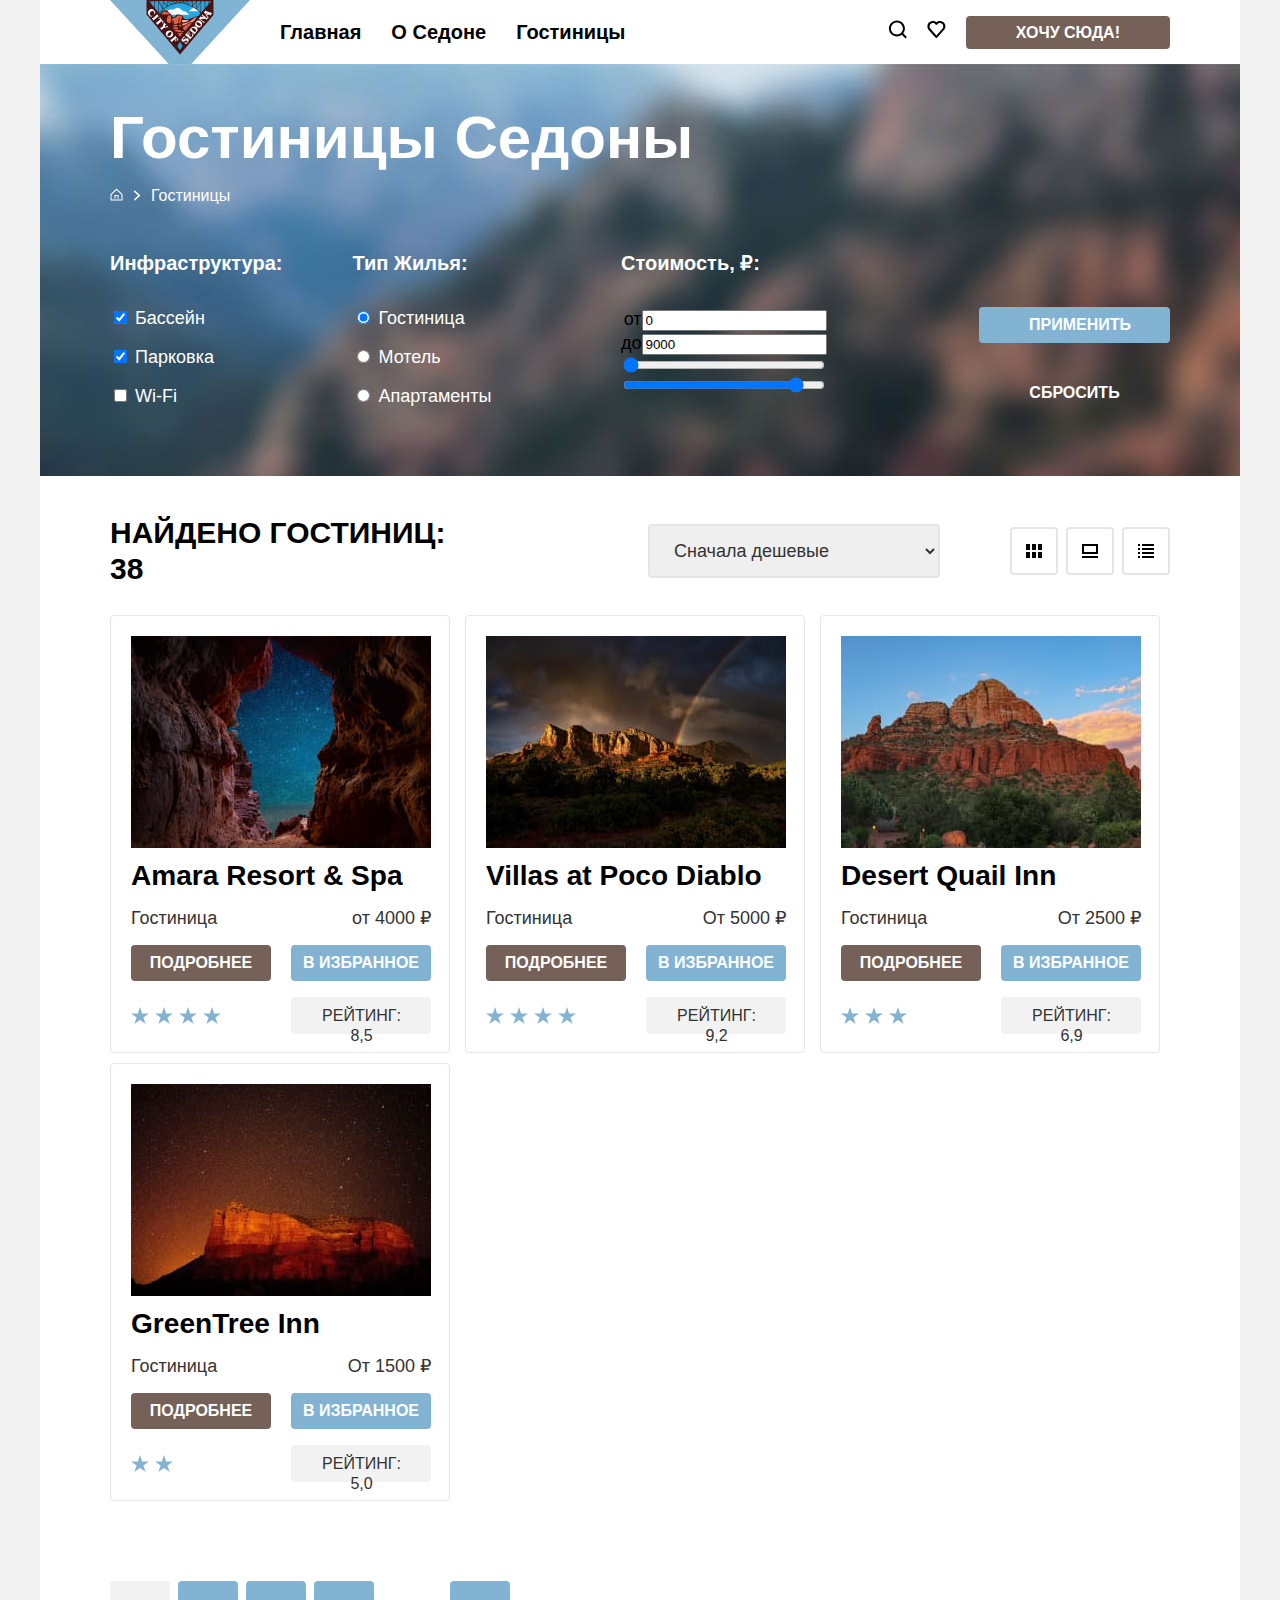
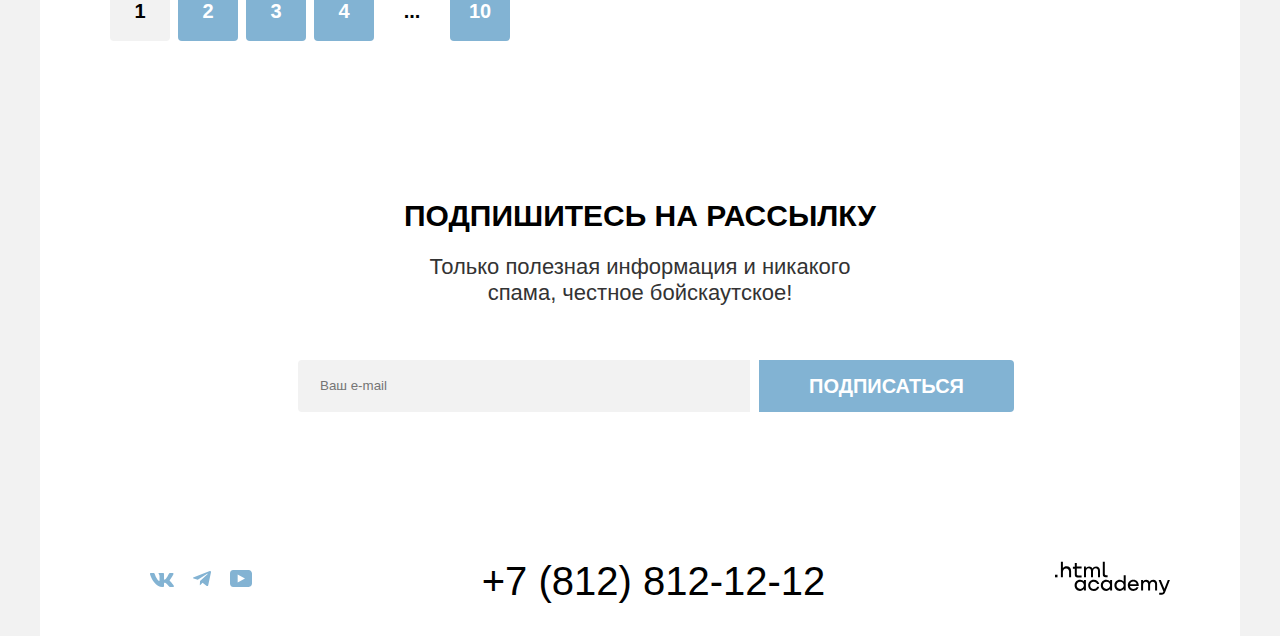
==== catalogue.html @ 1ab8f523 "Декоративные элементы всех страниц" ====
<!DOCTYPE html>
<html lang="ru">

  <head>
    <meta charset="utf-8">
    <title>HTML Academy: Седона</title>
    <link rel="stylesheet" href="styles/styles.css">
  </head>

  <body>
    <div class="container">
      <header class="page-header">
        <nav class="navigation">
          <a class="navigation-logo" href="index.html">
            <img class="page-header-logo" alt="Логотип Седона" src="images/common/logo.svg" width="140" height="70">
          </a>
          <ul class="navigation-list">
            <li class="navigation-item">
              <a class="navigation-link" href="index.html">Главная</a>
            </li>
            <li class="navigation-item">
              <a class="navigation-link" href="about.html">О седоне</a>
            </li>
            <li class="navigation-item">
              <a class="navigation-link">Гостиницы</a>
            </li>
          </ul>
        </nav>

        <ul class="navigation-user">
          <li class="navigation-item">
            <a class="navigation-link-search" href="#">
              <span class="visually-hidden">Поиск
              </span>
              <svg width="19" height="19" viewBox="0 0 19 19" fill="none" xmlns="http://www.w3.org/2000/svg">
                <path
                  d="M18.8928 17.0083L15.1928 13.3287C16.1928 12.0359 16.8928 10.3453 16.8928 8.4558C16.8928 4.08011 13.2928 0.5 8.89282 0.5C4.49282 0.5 0.892822 4.17956 0.892822 8.55525C0.892822 12.9309 4.49282 16.511 8.89282 16.511C10.6928 16.511 12.3928 15.9144 13.7928 14.8204L17.4928 18.5L18.8928 17.0083ZM8.89282 14.5221C5.59282 14.5221 2.89282 11.837 2.89282 8.55525C2.89282 5.27348 5.59282 2.5884 8.89282 2.5884C12.1928 2.5884 14.8928 5.27348 14.8928 8.55525C14.8928 11.837 12.1928 14.5221 8.89282 14.5221Z"
                  fill="black" />
              </svg>
            </a>
          </li>
          <li class="navigation-item">
            <a class="navigation-link-likes" href="#">
              <span class="visually-hidden">Избранное
              </span>
              <svg width="19" height="17" viewBox="0 0 19 17" fill="none" xmlns="http://www.w3.org/2000/svg">
                <path
                  d="M9.29282 17C8.99282 17 8.69282 16.9 8.49282 16.6C3.09282 10.5 1.79282 9.1 1.49282 8.7C0.792822 7.8 0.392822 6.6 0.392822 5.4C0.392822 2.4 2.79282 0 5.89282 0C7.19282 0 8.39282 0.5 9.39282 1.3C10.3928 0.5 11.6928 0 12.8928 0C15.8928 0 18.3928 2.4 18.3928 5.4C18.3928 6.7 17.8928 7.9 17.0928 8.8L10.0928 16.7C9.89282 16.9 9.69282 17 9.29282 17ZM3.29282 7.5C3.59282 7.9 6.79282 11.5 9.39282 14.4L15.5928 7.4C16.0928 6.9 16.2928 6.2 16.2928 5.4C16.2928 3.6 14.7928 2.1 12.9928 2.1C11.9928 2.1 10.9928 2.6 10.2928 3.4C9.99282 3.7 9.69282 3.8 9.39282 3.8C9.09282 3.8 8.79282 3.6 8.59282 3.4C7.89282 2.6 6.89282 2.1 5.89282 2.1C4.09282 2.1 2.59282 3.6 2.59282 5.4C2.49282 6.3 2.89282 7 3.29282 7.5C3.19282 7.5 3.19282 7.5 3.29282 7.5Z"
                  fill="black" />
              </svg>
            </a>
          </li>
          <li class="navigation-item">
            <a class="button-brown-small navigation-link i-want" href="#">Хочу сюда!</a>
          </li>
        </ul>
      </header>

      <main class="main-container main-inner">

        <h1 class="visually-hidden">Каталог гостиниц</h1>

        <section class="filter-content">

          <div>
            <h2 class="filter-title">Гостиницы Седоны</h2>
            <ul class="breadcrumbs">
              <li class="breadcrumbs-item">
                <a class="breadcrumbs-link-main" href="index.html">
                  <svg class="breadcrumbs-icon" width="13" height="13" viewBox="0 0 13 13" fill="none"
                    xmlns="http://www.w3.org/2000/svg">
                    <path
                      d="M6.5 0.5L0.5 6.30006V12.5001H12.5V6.30006L6.5 0.5ZM11.5 11.5001H1.5V6.70005L6.5 1.9L11.5 6.70005V11.5001Z"
                      fill="white" />
                    <path d="M4.5 10.5001H5.5V8.00005H7.5V10.5001H8.5V7.00005H4.5V10.5001Z" fill="white" />
                  </svg>
                  <span class="visually-hidden">Главная</span>
                </a>
              </li>
              <li>
                <svg width="8" height="21" viewBox="0 0 8 21" fill="none" xmlns="http://www.w3.org/2000/svg">
                  <path
                    d="M6.91526 9.96875L2.16526 5.71875C1.91526 5.46875 1.41526 5.46875 1.04026 5.71875C0.665263 5.96875 0.790263 6.46875 1.04026 6.71875L5.16526 10.4688L1.16526 14.2188C0.915263 14.4688 0.915263 14.9688 1.16526 15.2188C1.16526 15.3438 1.54026 15.4688 1.66526 15.4688C1.79026 15.4688 2.04026 15.3438 2.16526 15.2188L6.91526 10.9688C7.29026 10.7188 7.29026 10.2188 6.91526 9.96875Z"
                    fill="white" />
                </svg>
              </li>
              <li class="breadcrumbs-item">
                <a class="breadcrumbs-link-hotels" href="catalogue.html">Гостиницы</a>
              </li>
            </ul>

            <form class="filters" action="#" method="get">

              <div class="filters-right">
                <fieldset class="catalog-filter-group infra">
                  <legend class="catalog-filter-title">Инфраструктура:</legend>
                  <div class="catalog-filter-option">
                    <input type="checkbox" id="pool" name="pool" checked>
                    <label for="pool">Бассейн</label>
                  </div>
                  <div class="catalog-filter-option">
                    <input type="checkbox" id="park" name="park" checked>
                    <label for="park">Парковка</label>
                  </div>
                  <div class="catalog-filter-option">
                    <input type="checkbox" id="wifi" name="wifi">
                    <label for="wifi">Wi-Fi</label>
                  </div>
                </fieldset>

                <fieldset class="catalog-filter-group appartments">
                  <legend class="catalog-filter-title">Тип жилья:</legend>
                  <div class="catalog-filter-option">
                    <input type="radio" id="hotel" name="apartment" value="hotel" checked>
                    <label for="hotel">Гостиница</label>
                  </div>
                  <div class="catalog-filter-option">
                    <input type="radio" id="motel" name="apartment" value="motel">
                    <label for="motel">Мотель</label>
                  </div>
                  <div class="catalog-filter-option">
                    <input type="radio" id="apartments" name="apartment" value="apartments">
                    <label for="apartments">Апартаменты</label>
                  </div>
                </fieldset>
              </div>

              <fieldset class="price-filter-group">
                <legend class="price">Стоимость, ₽:</legend>
                <div class="range-slider">
                  <label class="price-from-to">от<input type="text" value="0"></label>
                  <label class="price-from-to">до<input type="text" value="9000"></label>
                  <input id="fromSlider" type="range" value="0" min="0" max="9000">
                  <input id="toSlider" type="range" value="8000" min="0" max="9000">
                </div>
                <div class="filter-buttons">
                  <button class="button-blue-small" type="submit">Применить</button>
                  <button class="button-basic-small" type="reset">Сбросить</button>
                </div>
              </fieldset>

            </form>

          </div>

        </section>

        <section class="catalog-products">

          <div class="catalog-result">
            <h2 class="visually-hidden">Список гостиниц с фильтрами</h2>
            <p>Найдено гостиниц: 38</p>


            <select class="select-control" aria-label="Сортировка">

              <option value="cheap">Сначала дешевые
              </option>
              <option value="popular">Сначала популярные
              </option>
              <option value="expensive">Сначала дорогие
              </option>

            </select>

            <ul class="view">
              <li class="view-icon">
                <a class="view-cards" href="#">
                  <span class="visually-hidden">Показать карточки
                  </span>
                  <svg width="16" height="14" viewBox="0 0 16 14" fill="none" xmlns="http://www.w3.org/2000/svg">
                    <path d="M4 0H0V6H4V0Z" fill="black" />
                    <path d="M16 0H12V6H16V0Z" fill="black" />
                    <path d="M10 0H6V6H10V0Z" fill="black" />
                    <path d="M4 8H0V14H4V8Z" fill="black" />
                    <path d="M16 8H12V14H16V8Z" fill="black" />
                    <path d="M10 8H6V14H10V8Z" fill="black" />
                  </svg>
                </a>
              </li>
              <li class="view-icon">
                <a class="view-slideshow" href="#">
                  <span class="visually-hidden">Показать слайд-шоу
                  </span>
                  <svg width="16" height="14" viewBox="0 0 16 14" fill="none" xmlns="http://www.w3.org/2000/svg">
                    <g clip-path="url(#clip0_33548_952)">
                      <path d="M16 12H0V14H16V12Z" fill="black" />
                      <path d="M14 2V8H2V2H14ZM16 0H0V10H16V0Z" fill="black" />
                    </g>
                    <defs>
                      <clipPath id="clip0_33548_952">
                        <rect width="16" height="14" fill="white" />
                      </clipPath>
                    </defs>
                  </svg>
                </a>
              </li>
              <li class="view-icon">
                <a class="view-list" href="#">
                  <span class="visually-hidden">Показать список
                  </span>
                  <svg width="16" height="14" viewBox="0 0 16 14" fill="none" xmlns="http://www.w3.org/2000/svg">
                    <g clip-path="url(#clip0_33548_953)">
                      <path d="M2 0H0V2H2V0Z" fill="black" />
                      <path d="M16 0H4V2H16V0Z" fill="black" />
                      <path d="M2 4H0V6H2V4Z" fill="black" />
                      <path d="M16 4H4V6H16V4Z" fill="black" />
                      <path d="M2 8H0V10H2V8Z" fill="black" />
                      <path d="M16 8H4V10H16V8Z" fill="black" />
                      <path d="M2 12H0V14H2V12Z" fill="black" />
                      <path d="M16 12H4V14H16V12Z" fill="black" />
                    </g>
                    <defs>
                      <clipPath id="clip0_33548_953">
                        <rect width="16" height="14" fill="white" />
                      </clipPath>
                    </defs>
                  </svg>
                </a>
              </li>
            </ul>
          </div>

          <ul class="product-list">

            <li class="product-card">
              <a class="product-card-link" href="product.html">
                <img class="product-card-image" src="images/catalogue/hotels/hotel-1.jpg" alt="Amara Resort & Spa"
                  width="300" height="212">
                <h3 class="product-card-title">Amara Resort & Spa</h3>
              </a>
              <div class="product-card-price">
                <p>Гостиница</p>
                <p>от 4000 ₽</p>
              </div>
              <a class="button-brown-small" href="#">подробнее</a>
              <button class="button-blue-small" type="submit">в избранное</button>
              <span class="star">
                <img src="images/catalogue/hotels/stars.svg" alt="4 star rating" width="140" height="37">
              </span>
              <a class="rating-button" href="#">рейтинг: 8,5</a>
            </li>

            <li class="product-card">
              <a class="product-card-link" href="product.html">
                <img class="product-card-image" src="images/catalogue/hotels/hotel-2.jpg" alt="Villas at Poco Diablo"
                  width="300" height="212">
                <h3 class="product-card-title">Villas at Poco Diablo</h3>
              </a>
              <div class="product-card-price">
                <p>Гостиница</p>
                <p>От 5000 ₽</p>
              </div>
              <a class="button-brown-small" href="#">подробнее</a>
              <button class="button-blue-small" type="submit">в избранное</button>
              <span class="star">
                <img src="images/catalogue/hotels/stars-2.svg" alt="4 star rating" width="140" height="37">
              </span>
              <a class="rating-button" href="#">рейтинг: 9,2</a>
            </li>

            <li class="product-card">
              <a class="product-card-link" href="product.html">
                <img class="product-card-image" src="images/catalogue/hotels/hotel-3.jpg" alt="Desert Quail Inn"
                  width="300" height="212">
                <h3 class="product-card-title">Desert Quail Inn</h3>
              </a>
              <div class="product-card-price">
                <p>Гостиница</p>
                <p>От 2500 ₽</p>
              </div>
              <a class="button-brown-small" href="#">подробнее</a>
              <button class="button-blue-small" type="submit">в избранное</button>
              <span class="star">
                <img src="images/catalogue/hotels/stars-3.svg" alt="3 star rating" width="140" height="37">
              </span>
              <a class="rating-button" href="#">рейтинг: 6,9</a>
            </li>

            <li class="product-card">
              <a class="product-card-link" href="product.html">
                <img class="product-card-image" src="images/catalogue/hotels/hotel-4.jpg" alt="GreenTree Inn"
                  width="300" height="212">
                <h3 class="product-card-title">GreenTree Inn</h3>
              </a>
              <div class="product-card-price">
                <p>Гостиница</p>
                <p>От 1500 ₽</p>
              </div>
              <a class="button-brown-small" href="#">подробнее</a>
              <button class="button-blue-small" type="button">в избранное</button>
              <span class="star">
                <img src="images/catalogue/hotels/stars-4.svg" alt="2 star rating" width="140" height="37">
              </span>
              <a class="rating-button" href="#">рейтинг: 5,0</a>
            </li>

          </ul>

          <ul class="pagination">
            <li class="pagination-item pagination-current">
              <a class="pagination-link pagination-current-font">1</a>
            </li>
            <li class="pagination-item">
              <a class="pagination-link" href="#">2</a>
            </li>
            <li class="pagination-item">
              <a class="pagination-link" href="#">3</a>
            </li>
            <li class="pagination-item">
              <a class="pagination-link" href="#">4</a>
            </li>
            <li class="pagination-item trans-background-dots">
              <a class="pagination-link pagination-dots" href="#">...</a>
            </li>
            <li class="pagination-item">
              <a class="pagination-link" href="#">10</a>
            </li>
          </ul>

        </section>

        <section class="subscribe-inner">
          <div class="subscribe-content">
            <h2 class="subscribe-title-inner">Подпишитесь на рассылку</h2>
            <p class="subscribe-description-inner">Только полезная информация и никакого спама, честное бойскаутское!
            </p>
          </div>
          <form class="subscribe-email" action="#" method="get">
            <input class="subscribe-input" type="text" name="input-email" placeholder="Ваш e-mail">
            <button class="button-blue-big" type="submit">Подписаться</button>
          </form>
        </section>

      </main>

      <footer class="page-footer">
        <div class="footer-container">
          <section class="footer-social">
            <h3 class="visually-hidden">Социальные сети</h3>
            <ul class="footer-social-list">
              <li class="footer-social-item">
                <a class="footer-link" href="https://vk.com/htmlacademy">
                  <span class="visually-hidden">VK
                  </span>
                  <svg class="footer-icon" width="24" height="14" viewBox="0 0 24 14" fill="none"
                    xmlns="http://www.w3.org/2000/svg">
                    <path fill-rule="evenodd" clip-rule="evenodd"
                      d="M23.45 0.948C23.616 0.402 23.45 0 22.655 0H20.03C19.362 0 19.054 0.347 18.887 0.73C18.887 0.73 17.552 3.926 15.661 6.002C15.049 6.604 14.771 6.795 14.437 6.795C14.27 6.795 14.019 6.604 14.019 6.057V0.948C14.019 0.292 13.835 0 13.279 0H9.151C8.734 0 8.483 0.304 8.483 0.593C8.483 1.214 9.429 1.358 9.526 3.106V6.904C9.526 7.737 9.373 7.888 9.039 7.888C8.149 7.888 5.984 4.677 4.699 1.003C4.45 0.288 4.198 0 3.527 0H0.9C0.15 0 0 0.347 0 0.73C0 1.412 0.89 4.8 4.145 9.281C6.315 12.341 9.37 14 12.153 14C13.822 14 14.028 13.632 14.028 12.997V10.684C14.028 9.947 14.186 9.8 14.715 9.8C15.105 9.8 15.772 9.992 17.33 11.467C19.11 13.216 19.403 14 20.405 14H23.03C23.78 14 24.156 13.632 23.94 12.904C23.702 12.18 22.852 11.129 21.725 9.882C21.113 9.172 20.195 8.407 19.916 8.024C19.527 7.533 19.638 7.314 19.916 6.877C19.916 6.877 23.116 2.451 23.449 0.948H23.45Z"
                      fill="#83B3D3" />
                  </svg>
                </a>
              </li>
              <li class="footer-social-item">
                <a class="footer-link" href="https://t.me/htmlacademy">
                  <span class="visually-hidden">Telegram
                  </span>
                  <svg class="footer-icon" width="18" height="16" viewBox="0 0 18 16" fill="none"
                    xmlns="http://www.w3.org/2000/svg">
                    <path
                      d="M16.785 0.0992597L0.840489 6.24776C-0.247661 6.68481 -0.241365 7.29184 0.640845 7.56253L4.73445 8.83953L14.2058 2.8637C14.6537 2.59121 15.0629 2.7378 14.7265 3.03636L7.05283 9.96185H7.05103L7.05283 9.96275L6.77045 14.1823C7.18413 14.1823 7.36669 13.9925 7.59871 13.7686L9.58705 11.8351L13.7229 14.89C14.4855 15.31 15.0332 15.0941 15.2229 14.1841L17.9379 1.38885C18.2158 0.274623 17.5126 -0.229883 16.785 0.0992597Z"
                      fill="#83B3D3" />
                  </svg>
                </a>
              </li>
              <li class="footer-social-item">
                <a class="footer-link" href="https://www.youtube.com/user/htmlacademyru">
                  <span class="visually-hidden">YouTube
                  </span>
                  <svg class="footer-icon" width="22" height="17" viewBox="0 0 22 17" fill="none"
                    xmlns="http://www.w3.org/2000/svg">
                    <path
                      d="M18.607 0H3.17413C1.31343 0 0 1.59375 0 3.4V13.4937C0 15.4062 1.31343 17 3.17413 17H18.8259C20.4677 17 22 15.4062 22 13.6V3.4C21.7811 1.59375 20.4677 0 18.607 0ZM7.66169 12.5375V4.4625L14.995 8.5L7.66169 12.5375Z"
                      fill="#83B3D3" />
                  </svg>
                </a>
              </li>
            </ul>
          </section>
          <a class="footer-social-address-phone" href="tel:+78128121212">+7 (812) 812-12-12</a>
          <a href="https://htmlacademy.ru/">
            <svg class="footer-logo" width="115" height="34" viewBox="0 0 115 34" fill="none"
              xmlns="http://www.w3.org/2000/svg">
              <path d="M0 13.7232V16.3232H2.5V13.7232H0Z" fill="black" />
              <path
                d="M11.6 5.32324C10 5.32324 8.8 6.02324 8 7.02324H7.9V0.823242H5.9V16.3232H7.9V11.0232C7.9 8.92324 9.2 7.42324 11.2 7.42324C13 7.42324 14.1 8.82324 14.1 10.6232V16.3232H16.1V10.2232C16.2 7.22324 14.3 5.32324 11.6 5.32324Z"
                fill="black" />
              <path
                d="M26.6 5.62324H21.8V1.92324H19.8V5.72324H17.9V7.72324H19.8V13.7232C19.8 15.4232 20.8 16.4232 22.5 16.4232H26.6V14.4232H22.9C22.2 14.4232 21.8 14.0232 21.8 13.3232V7.62324H26.6V5.62324Z"
                fill="black" />
              <path
                d="M41.1 5.42324C39.5 5.42324 38.2 6.22324 37.6 7.52324H37.5C36.9 6.32324 35.7 5.42324 34.1 5.42324C32.7 5.42324 31.6 6.22324 31 7.22324H30.9V5.62324H29V16.2232H31V10.8232C31 8.82324 32 7.32324 33.6 7.32324C35.1 7.32324 36 8.32324 36 9.92324V16.2232H38V10.6232C38 8.22324 39.4 7.32324 40.6 7.32324C42.1 7.32324 43 8.32324 43 9.92324V16.2232H45V9.72324C45.1 7.22324 43.6 5.42324 41.1 5.42324Z"
                fill="black" />
              <path
                d="M47.8 13.5232C47.8 15.2232 48.8 16.2232 50.6 16.2232H52.6V14.2232H50.9C50.2 14.2232 49.8 13.8232 49.8 13.1232V0.823242H47.8V13.5232Z"
                fill="black" />
              <path
                d="M28.9 20.5232C28 19.4232 26.7 18.7232 25 18.7232C21.9 18.7232 19.6 21.0232 19.6 24.3232C19.6 27.6232 21.9 29.9232 25 29.9232C26.8 29.9232 28 29.1232 28.8 28.0232H28.9V29.6232H30.9V19.0232H28.9V20.5232ZM25.3 27.9232C23.1 27.9232 21.7 26.3232 21.7 24.3232C21.7 22.3232 23.1 20.7232 25.3 20.7232C27.5 20.7232 28.9 22.3232 28.9 24.3232C28.9 26.2232 27.5 27.9232 25.3 27.9232Z"
                fill="black" />
              <path
                d="M44.2 22.8232C43.7 20.4232 41.6 18.7232 38.8 18.7232C35.4 18.7232 33.2 21.2232 33.2 24.3232C33.2 27.4232 35.4 29.9232 38.8 29.9232C41.6 29.9232 43.7 28.1232 44.2 25.7232H42.1C41.7 27.0232 40.4 28.0232 38.8 28.0232C36.6 28.0232 35.2 26.4232 35.2 24.4232C35.2 22.4232 36.6 20.8232 38.8 20.8232C40.4 20.8232 41.6 21.8232 42.1 23.0232H44.2V22.8232Z"
                fill="black" />
              <path
                d="M55.1 20.5232C54.2 19.4232 52.9 18.7232 51.2 18.7232C48.1 18.7232 45.8 21.0232 45.8 24.3232C45.8 27.6232 48.1 29.9232 51.2 29.9232C53 29.9232 54.2 29.1232 55 28.0232H55.1V29.6232H57.1V19.0232H55.1V20.5232ZM51.5 27.9232C49.3 27.9232 47.9 26.3232 47.9 24.3232C47.9 22.3232 49.3 20.7232 51.5 20.7232C53.7 20.7232 55.1 22.3232 55.1 24.3232C55.1 26.2232 53.6 27.9232 51.5 27.9232Z"
                fill="black" />
              <path
                d="M68.7 20.6232C67.8 19.5232 66.5 18.7232 64.8 18.7232C61.7 18.7232 59.4 21.0232 59.4 24.3232C59.4 27.6232 61.6 29.9232 64.8 29.9232C66.5 29.9232 67.8 29.1232 68.6 28.1232H68.7V29.6232H70.7V14.2232H68.7V20.6232ZM65.1 27.9232C62.9 27.9232 61.5 26.3232 61.5 24.3232C61.5 22.3232 62.9 20.7232 65.1 20.7232C67.3 20.7232 68.7 22.3232 68.7 24.3232C68.6 26.3232 67.2 27.9232 65.1 27.9232Z"
                fill="black" />
              <path
                d="M78.3 18.7232C75 18.7232 72.8 21.2232 72.8 24.3232C72.8 27.3232 74.9 29.9232 78.3 29.9232C80.8 29.9232 82.8 28.6232 83.5 26.3232H81.4C80.9 27.3232 79.8 27.9232 78.4 27.9232C76.5 27.9232 75.1 26.6232 75 25.0232H83.8C84 21.4232 81.8 18.7232 78.3 18.7232ZM78.3 20.6232C80 20.6232 81.3 21.6232 81.6 23.2232H75.1C75.4 21.7232 76.6 20.6232 78.3 20.6232Z"
                fill="black" />
              <path
                d="M98.2 18.7232C96.6 18.7232 95.3 19.5232 94.6 20.7232H94.5C93.9 19.5232 92.7 18.7232 91.1 18.7232C89.7 18.7232 88.6 19.4232 88 20.5232V19.0232H86.1V29.6232H88.1V24.2232C88.1 22.2232 89.1 20.8232 90.7 20.7232C92.2 20.7232 93.1 21.7232 93.1 23.3232V29.6232H95.1V24.0232C95.1 21.6232 96.5 20.7232 97.7 20.7232C99.2 20.7232 100.1 21.7232 100.1 23.3232V29.6232H102.1V23.1232C102.2 20.5232 100.7 18.7232 98.2 18.7232Z"
                fill="black" />
              <path
                d="M109.4 27.8232L105.8 18.9232H103.6L108.4 30.5232C108.1 31.4232 107.7 31.7232 106.7 31.7232H104.2V33.7232H106.7C108.5 33.7232 109.5 32.9232 110.2 31.1232L114.9 18.9232H112.8L109.4 27.8232Z"
                fill="black" />
            </svg>
          </a>
        </div>
      </footer>
    </div>
  </body>

</html>
---- styles/styles.css ----
@font-face {
  font-family: "PT Sans";
  font-style: normal;
  font-weight: 400;
  src: url("../fonts/pt-sans-regular.woff2") format("woff2");
  font-display: swap;
}

@font-face {
  font-family: "PT Sans";
  font-style: normal;
  font-weight: 700;
  src: url("../fonts/pt-sans-bold.woff2") format("woff2");
  font-display: swap;
}

@font-face {
  font-family: "PT Sans";
  font-style: italic;
  font-weight: 400;
  src: url("../fonts/pt-sans-italic.woff2") format("woff2");
  font-display: swap;
}

@font-face {
  font-family: "PT Sans";
  font-style: italic;
  font-weight: 700;
  src: url("../fonts/pt-sans-bold-italic.woff2") format("woff2");
  font-display: swap;
}

* {
  box-sizing: border-box;
}

html {
  height: 100%;
}

body {
  font-family: "PT Sans", sans-serif;
  font-size: 18px;
  line-height: 24px;
  background-color: #f2f2f2;
  color: #000000;
  margin: 0;
  padding: 0;
  height: 100%;
}

.main-container {
  flex-grow: 1;
}

.container {
  width: 1200px;
  margin: 0 auto;
  background-color: #ffffff;
  display: flex;
  flex-direction: column;
  min-height: 100%;
}

.visually-hidden {
  clip: rect(0 0 0 0);
  clip-path: inset(50%);
  height: 1px;
  overflow: hidden;
  position: absolute;
  white-space: nowrap;
  width: 1px;
}

.button-brown-small {
  font-size: 16px;
  line-height: 20px;
  font-weight: 700;
  font-style: normal;
  text-align: center;
  color: #ffffff;
  background-color: #756157;
  text-decoration: none;
  text-transform: uppercase;
  padding: 8px 50px;
  border-radius: 4px;
  border: none;
}

.button-brown-small:hover,
.button-brown-small:focus {
  background-color: #615048;
  outline: none;
}

.button-brown-small:active {
  background-color: #756157;
  color: #ffffff4d;
}

.button-brown-small:disabled {
  background-color: #e5e5e5;
}

.button-brown-big {
  font-size: 20px;
  line-height: 36px;
  font-weight: 700;
  font-style: normal;
  text-align: center;
  color: #ffffff;
  background-color: #756157;
  text-decoration: none;
  text-transform: uppercase;
  padding: 8px 50px;
  border-radius: 4px;
  border: none;
}

.button-brown-big:hover,
.button-brown-big:focus {
  background-color: #615048;
  outline: none;
}

.button-brown-big:active {
  background-color: #756157;
  color: #ffffff4d;
}

.button-brown-big:disabled {
  background-color: #e5e5e5;
}

.button-blue-small {
  font-size: 16px;
  line-height: 20px;
  font-weight: 700;
  font-style: normal;
  text-align: center;
  color: #ffffff;
  background-color: #82b3d3;
  text-decoration: none;
  text-transform: uppercase;
  padding: 8px 50px;
  border-radius: 4px;
  border: none;
}

.button-blue-small:hover,
.button-blue-small:focus {
  background-color: #68a2ca;
  outline: none;
}

.button-blue-small:active {
  background-color: #82b3d3;
  color: #ffffff4d;
}

.button-blue-small:disabled {
  background-color: #e5e5e5;
}

.button-blue-big {
  font-size: 20px;
  line-height: 36px;
  font-weight: 700;
  font-style: normal;
  text-align: center;
  color: #ffffff;
  background-color: #82b3d3;
  text-decoration: none;
  text-transform: uppercase;
  padding: 8px 50px;
  border-radius: 0 4px 4px 0;
  border: none;
}

.button-blue-big:hover,
.button-blue-big:focus {
  background-color: #68a2ca;
  outline: none;
}

.button-blue-big:active {
  background-color: #82b3d3;
  color: #ffffff4d;
}

.button-blue-big:disabled {
  background-color: #e5e5e5;
}

.button-basic-small {
  font-size: 16px;
  line-height: 20px;
  font-weight: 700;
  font-style: normal;
  text-align: center;
  color: #ffffff;
  background-color: #82b2d300;
  text-decoration: none;
  text-transform: uppercase;
  padding: 8px 50px;
  border-radius: 4px;
  border: none;
}

.button-basic-small:hover {
  opacity: 0.6;
}

.button-basic-small:focus {
  border: 3px solid #83b3d3;
  outline: none;
}

.button-basic-small:active {
  background-color: #ffffff4d;
}

.button-basic-small:disabled {
  opacity: 0.1;
}

.page-header {
  background-color: #ffffff;
  height: 64px;
  display: flex;
  justify-content: space-between;
  padding: 0 70px;
}

.navigation {
  display: flex;
}

.navigation-logo {
  margin-right: 30px;
}

.navigation-list {
  list-style-type: none;
  display: flex;
  align-items: center;
  padding: 0;
  gap: 30px;
}

.navigation-user {
  list-style-type: none;
  display: flex;
  align-items: center;
  padding: 0;
  gap: 20px;
}

.navigation-link {
  font-style: normal;
  font-weight: 700;
  font-size: 20px;
  line-height: 24px;
  text-decoration: none;
  text-transform: capitalize;
  color: inherit;
}

.i-want {
  color: #ffffff;
  text-transform: uppercase;
  font-style: normal;
  font-weight: 700;
  font-size: 16px;
  line-height: 20px;
}

.hero {
  background: #82b3d3 url("../images/main/index-background.jpg") no-repeat;
  background-size: 100% auto;
  text-align: center;
  min-height: 767px;
}

.hero p {
  margin-bottom: 0;
}

.welcome {
  margin: 51px 371px 0;
}

.hero-top {
  min-height: 485px;
}

.hero-bottom {
  background-color: #ffffff;
  min-height: 282px;
}

.hero-bottom h2 {
  padding: 69px 290px 25px;
  margin: 0;
  line-height: 36px;
}

.hero-bottom p {
  padding: 0 274px 90px 275px;
  margin: 0;
}

.advantages-list {
  list-style-type: none;
  display: flex;
  flex-wrap: wrap;
  padding: 0;
  margin: 0;
}

.advantages-item {
  min-height: 384px;
  width: 400px;
  padding: 80px 85px 0 85px;
  display: flex;
}

.centered-content {
  margin: auto;
  padding: 0 85px;
}

.advantages-item h3 {
  margin-top: 0;
}

.advantages-item p {
  margin-bottom: 0;
}

.true-town {
  padding: 0;
  width: 100%;
}

.diablo-bridge {
  padding: 0;
  width: 100%;
  order: 2;
}

.blue {
  background-color: #82b3d3;
  color: #ffffff;
}

.light-blue {
  background-color: rgba(131, 179, 211, 0.2);
  color: #000000;
  display: flex;
  align-items: center;
  padding: 0 85px;
}

.trans-blue {
  background-color: rgba(131, 179, 211, 0.12);
  color: #000000;
  display: flex;
  align-items: center;
  padding: 0 85px;
}

.icon {
  position: relative;
  padding-top: 100px;
}

.icon::after {
  content: "";
  position: absolute;
  left: 50%;
  top: 0;
  transform: translateX(-50%);
  width: 75px;
  height: 72px;
  display: block;
  background-repeat: no-repeat;
  background-size: contain;
  background-position: center;
}

.icon-hotels::after {
  background-image: url(../images/main/advantages/Advantage-icon.svg);
}

.icon-food::after {
  background-image: url(../images/main/advantages/Advantage-icon-2.svg);
}

.icon-souvenirs::after {
  background-image: url(../images/main/advantages/Advantage-icon-3.svg);
}

.advantages-title {
  font-style: normal;
  font-weight: 700;
  font-size: 24px;
  line-height: 28px;
  text-align: center;
  text-transform: uppercase;
}

.advantages-description {
  font-style: normal;
  font-weight: 400;
  line-height: 21px;
  text-align: center;
}

.interested {
  background-color: #ffffff;
  text-align: center;
  padding: 96px 304px;
  min-height: 406px;
}

.interested-title {
  font-style: normal;
  font-weight: 700;
  font-size: 30px;
  line-height: 36px;
  text-transform: uppercase;
}

.interested-description {
  font-style: normal;
  font-weight: 400;
  font-size: 22px;
  line-height: 26px;
  color: #333333;
}

.subscribe {
  color: #ffffff;
  background: #82b3d3 url("../images/main/subscribe.jpg") no-repeat;
  background-size: 100% auto;
  min-height: 415px;
  text-align: center;
  display: flex;
  flex-direction: column;
  justify-content: center;
  padding: 96px 258px 104px;
}

.subscribe-content {
  padding: 0 105px 0;
}

.subscribe-title {
  font-style: normal;
  font-weight: 700;
  font-size: 30px;
  line-height: 36px;
  text-transform: uppercase;
  margin: 0 0 20px;
}

.subscribe-description {
  font-style: normal;
  font-weight: 400;
  font-size: 22px;
  line-height: 26px;
  margin: 0 0 54px;
}

.subscribe-email {
  display: flex;
  align-items: center;
  padding: 12px 20px;
  margin-top: 0;
  gap: 260px;
  flex-direction: row;
  width: 452px;
  height: 52px;
  background: #f2f2f2;
  border-radius: 4px 0 0 4px;
  align-self: stretch;
}

.subscribe-input {
  border: none;
  background-color: #f2f2f2;
}

.page-footer {
  background-color: #ffffff;
  color: #000000;
}

.footer-container {
  width: 100%;
  height: 120px;
  display: flex;
  justify-content: space-between;
  align-items: center;
  padding: 40px 70px 30px;
}

.footer-social-list {
  width: 142px;
  margin-right: auto;
  margin-top: 5px;
  margin-bottom: 5px;
  display: flex;
  align-items: center;
  list-style-type: none;
  justify-content: space-between;
}

.footer-icon polyline,
.footer-icon path {
  fill: inherit;
  stroke: inherit;
}

.footer-icon {
  fill: #83b3d3;
}

.footer-icon:hover,
.footer-icon:focus {
  fill: #68a2ca;
  outline: none;
}

.footer-icon:active {
  fill: #68a2ca4d;
}

.footer-social-address-phone {
  font-style: normal;
  font-weight: 400;
  font-size: 40px;
  line-height: 40px;
  text-align: center;
  text-transform: uppercase;
  text-decoration: none;
  color: inherit;
}

.footer-social-address-phone:hover,
.footer-social-address-phone:focus {
  color: #756157;
  outline: none;
}

.footer-social-address-phone:active {
  color: #7561574d;
}

.footer-logo {
  width: 115px;
  margin-top: 9px;
  margin-bottom: 9px;
}

.footer-logo polyline,
.footer-logo path {
  fill: inherit;
  stroke: inherit;
}

.footer-logo {
  fill: #000000;
}

.footer-logo:hover,
.footer-logo:focus {
  fill: #756157;
  outline: none;
}

.footer-logo:active {
  fill: #7561574d;
}

.filter-content {
  color: #ffffff;
  background: #756157 url("../images/catalogue/hotels/filter.jpg") no-repeat;
  background-size: 100% auto;
  min-height: 412px;
  padding: 35px 70px 10px 70px;
}

.filter-content h2 {
  margin: 0;
}

.filter-title {
  font-style: normal;
  font-weight: 700;
  font-size: 60px;
  line-height: 78px;
}

.breadcrumbs {
  font-style: normal;
  font-weight: 400;
  font-size: 16px;
  line-height: 21px;
  list-style-type: none;
  margin: 8px 0 40px 0;
  padding: 0;
  display: flex;
  gap: 10px;
}

.breadcrumbs-icon polyline,
.breadcrumbs-icon path {
  fill: inherit;
  stroke: inherit;
}

.breadcrumbs-icon {
  fill: #ffffff;
}

.breadcrumbs-icon:hover {
  fill: #ffffff99;
}

.breadcrumbs-icon:focus {
  fill: #ffffff;
  outline: none;
}

.breadcrumbs-icon:active {
  fill: #ffffff4d;
}

.breadcrumbs-link-hotels {
  text-decoration: none;
  color: inherit;
}

.breadcrumbs-link-hotels:hover {
  color: #ffffff99;
}

.breadcrumbs-link-hotels:focus {
  color: #ffffff;
  outline: none;
}

.breadcrumbs-link-hotels:active {
  color: #ffffff4d;
}

.catalog-filter-group {
  padding: 0;
  margin: 0;
}

.catalog-filter-title {
  font-style: normal;
  font-weight: 700;
  font-size: 20px;
  line-height: 24px;
  text-transform: capitalize;
  padding: 0;
  margin: 0 0 32px 0;
}

.catalog-filter-option {
  font-style: normal;
  font-weight: 400;
  font-size: 18px;
  line-height: 23px;
  padding: 0;
  margin: 0 0 16px 0;
}

.filters {
  min-height: 160px;
  display: flex;
  justify-content: space-between;
  align-items: flex-start;
}

.filters fieldset {
  border: none;
}

.filters-right {
  display: flex;
  gap: 70px;
}

.price-filter-group {
  width: 549px;
  display: flex;
  justify-content: space-between;
  padding: 0;
  margin: 0;
}

.range-slider {
  display: flex;
  flex-direction: column;
}

.filter-buttons {
  width: 191px;
  display: flex;
  flex-direction: column;
  justify-content: flex-end;
  margin: 0;
  gap: 32px;
}

.price {
  font-style: normal;
  font-weight: 700;
  font-size: 20px;
  line-height: 24px;
  text-transform: capitalize;
  padding: 0;
  margin: 0 0 32px 0;
}

.price-from-to {
  font-style: normal;
  font-weight: 400;
  font-size: 18px;
  line-height: 24px;
  text-align: right;
  color: #000000;
}

.catalog-products {
  background-color: #ffffff;
  display: flex;
  flex-direction: column;
  padding: 50px 70px 60px;
  gap: 40px;
}

.catalog-result {
  font-style: normal;
  font-weight: 700;
  font-size: 30px;
  line-height: 36px;
  text-transform: uppercase;
  color: #000000;
  height: 49px;
  display: flex;
  align-items: center;
}

.catalog-result p {
  width: 338px;
  margin: 7px 200px 7px 0;
}

.select-control {
  font-style: normal;
  font-weight: 400;
  font-size: 18px;
  line-height: 21px;
  color: #333333;
  width: 292px;
  padding: 14px 0 14px 20px;
  margin: 0 70px 0 0;
  border: 2px solid #e5e5e5;
  border-radius: 4px;
}

.select-control:hover,
.select-control:focus {
  border: 2px solid #68a2ca;
  outline: none;
}

.select-control:active {
  border: 2px solid #3f5e72;
}

.select-control:disabled {
  border: 2px solid #0000004d;
}

.view {
  list-style-type: none;
  display: flex;
  padding: 0;
  gap: 8px;
}

.view a {
  display: flex;
  flex-direction: column;
  justify-content: center;
  align-items: center;
  width: 48px;
  height: 48px;
  border: 2px solid #e5e5e5;
  border-radius: 4px;
}

.view a:hover {
  border: 2px solid #000000;
}

.view a:focus {
  border: 2px solid #68a2ca;
  outline: none;
}

.view a:active {
  border: 2px solid #000000;
}

.product-list {
  list-style-type: none;
  display: grid;
  grid-template-columns: repeat(3, 345px);
  gap: 10px;
  padding: 0;
  margin: 0;
}

.product-card {
  border-color: #e6e6e6;
  border-style: solid;
  border-width: 1px;
  font-style: normal;
  font-weight: 400;
  font-size: 18px;
  line-height: 21px;
  color: #333333;
  display: grid;
  grid-template-columns: repeat(2, 140px);
  grid-template-rows: 256px 21px 36px 37px;
  padding: 20px;
  row-gap: 16px;
  column-gap: 20px;
  width: 340px;
  height: 438px;
  border: 1px solid #e6e6e6;
  border-radius: 4px;
}

.product-card h3 {
  margin: 8px 0 0 0;
}

.product-card-link {
  font-style: normal;
  font-weight: 700;
  font-size: 24px;
  line-height: 28px;
  color: #000000;
  text-decoration: none;
  grid-column: 1 / 3;
}

.product-card-price {
  width: 100%;
  display: flex;
  justify-content: space-between;
  grid-column: 1 / 3;
}

.product-card-price p {
  margin: 0;
}

.product-card .button-blue-small {
  display: flex;
  flex-direction: row;
  justify-content: center;
  align-items: center;
  padding: 0;
}

.product-card .button-brown-small {
  display: flex;
  flex-direction: row;
  justify-content: center;
  align-items: center;
}

.rating-button {
  background-color: #f2f2f2;
  font-style: normal;
  font-weight: 400;
  font-size: 16px;
  line-height: 20px;
  text-align: center;
  text-transform: uppercase;
  text-decoration: none;
  color: #333333;
  padding: 9px 22px 8px 23px;
  border-radius: 4px;
}

.pagination {
  list-style: none;
  margin: 40px 0 0;
  padding: 0;
  display: flex;
  gap: 8px;
}

.pagination-item {
  background-color: #82b3d3;
  width: 60px;
  height: 60px;
  border-radius: 4px;
  display: flex;
  justify-content: center;
  align-items: center;
  text-align: center;
  text-transform: uppercase;
}

.pagination-item:hover,
.pagination-item:focus {
  background-color: #68a2ca;
  outline: none;
}

.pagination-link:active {
  color: #ffffff4d;
}

.pagination-current:hover,
.pagination-current:focus {
  background-color: #f2f2f2;
  color: #000000;
  outline: none;
}

.pagination-current-font:active {
  color: #000000;
}

.trans-background-dots:hover,
.trans-background-dots:focus {
  background-color: #ffffff;
  outline: none;
}

.pagination-dots:active {
  color: #000000;
}

.pagination-link {
  font-style: normal;
  font-weight: 700;
  font-size: 20px;
  line-height: 36px;
  text-transform: uppercase;
  color: #ffffff;
  text-decoration: none;
  text-align: center;
}

.pagination-current {
  text-align: center;
  background-color: #f2f2f2;
}

.pagination-current-font {
  color: #000000;
}

.pagination-dots {
  color: #000000;
}

.trans-background-dots {
  background-color: #00000000;
}

.subscribe-inner {
  background-color: #ffffff;
  text-align: center;
  min-height: 415px;
  display: flex;
  flex-direction: column;
  justify-content: center;
  padding: 96px 258px 104px;
}

.subscribe-title-inner {
  font-style: normal;
  font-weight: 700;
  font-size: 30px;
  line-height: 36px;
  text-transform: uppercase;
  color: #000000;
  margin: 0 0 20px;
}

.subscribe-description-inner {
  font-style: normal;
  font-weight: 400;
  font-size: 22px;
  line-height: 26px;
  color: #333333;
  margin: 0 0 54px;
}
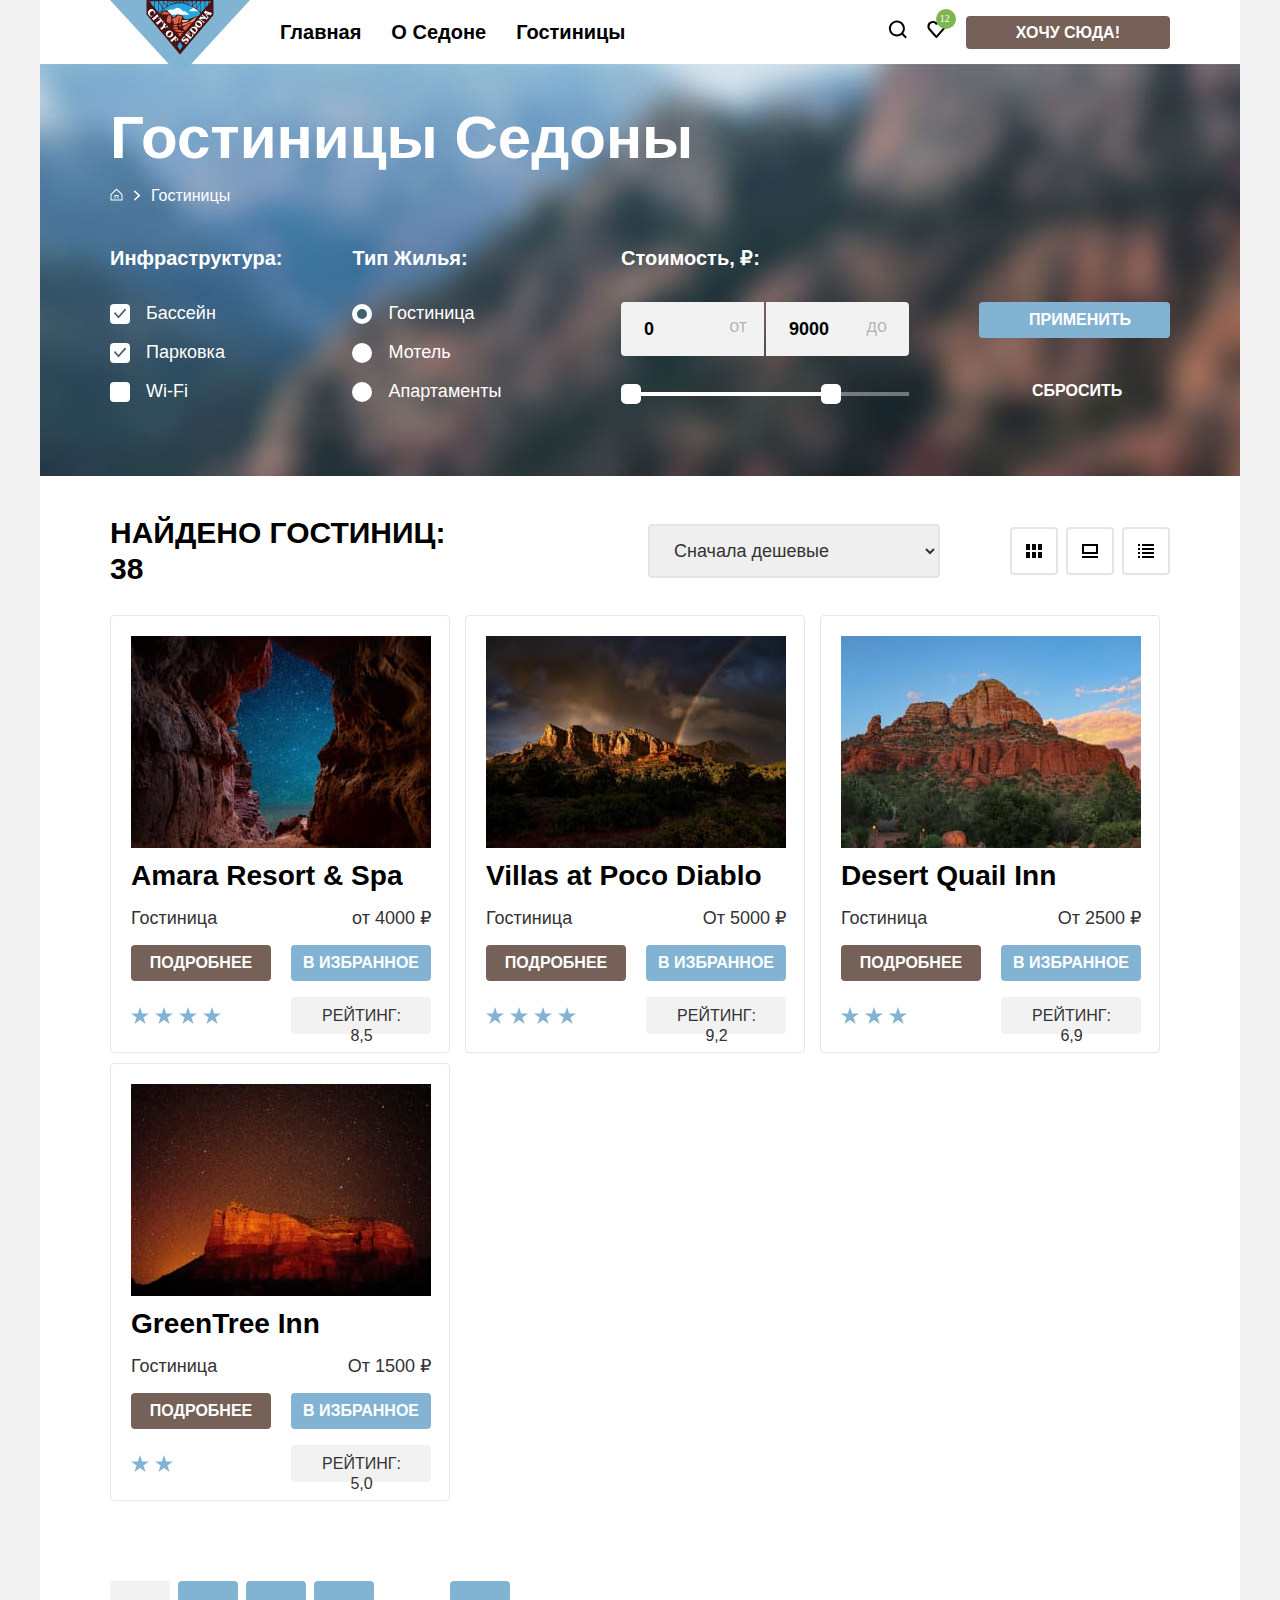
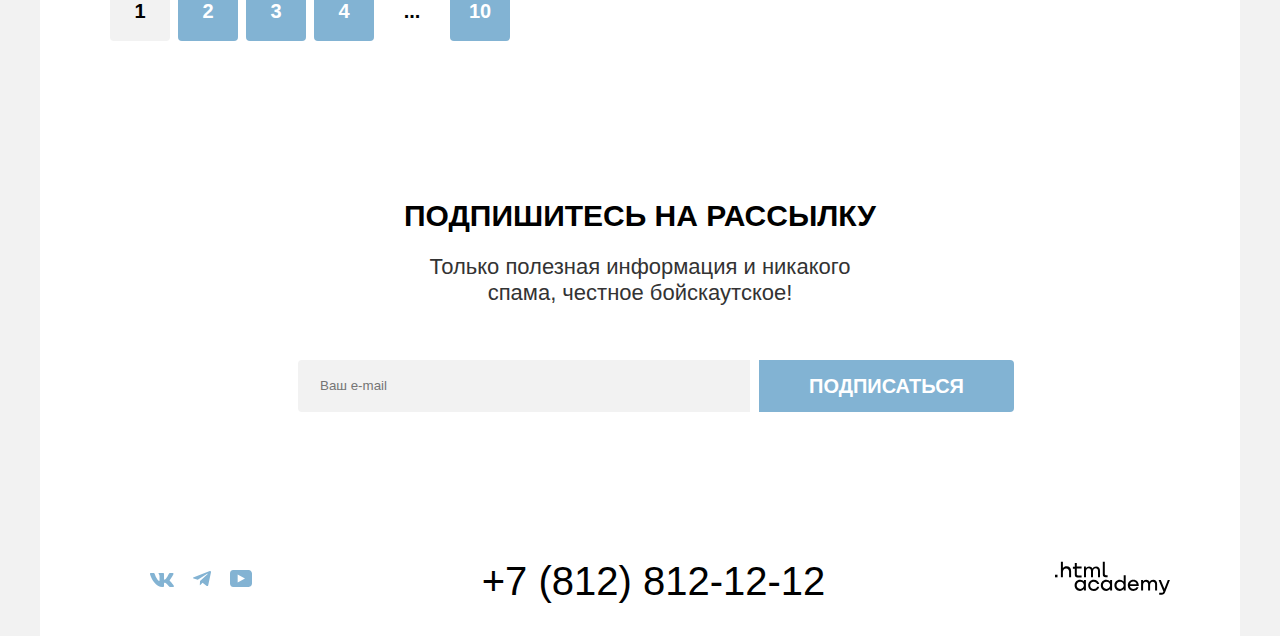
==== commit 6df004c6: "Модальное окно" ====
--- a/catalogue.html
+++ b/catalogue.html
@@ -48,6 +48,9 @@
                   d="M9.29282 17C8.99282 17 8.69282 16.9 8.49282 16.6C3.09282 10.5 1.79282 9.1 1.49282 8.7C0.792822 7.8 0.392822 6.6 0.392822 5.4C0.392822 2.4 2.79282 0 5.89282 0C7.19282 0 8.39282 0.5 9.39282 1.3C10.3928 0.5 11.6928 0 12.8928 0C15.8928 0 18.3928 2.4 18.3928 5.4C18.3928 6.7 17.8928 7.9 17.0928 8.8L10.0928 16.7C9.89282 16.9 9.69282 17 9.29282 17ZM3.29282 7.5C3.59282 7.9 6.79282 11.5 9.39282 14.4L15.5928 7.4C16.0928 6.9 16.2928 6.2 16.2928 5.4C16.2928 3.6 14.7928 2.1 12.9928 2.1C11.9928 2.1 10.9928 2.6 10.2928 3.4C9.99282 3.7 9.69282 3.8 9.39282 3.8C9.09282 3.8 8.79282 3.6 8.59282 3.4C7.89282 2.6 6.89282 2.1 5.89282 2.1C4.09282 2.1 2.59282 3.6 2.59282 5.4C2.49282 6.3 2.89282 7 3.29282 7.5C3.19282 7.5 3.19282 7.5 3.29282 7.5Z"
                   fill="black" />
               </svg>
+              <span class="likes-quantity">
+                <p>12</p>
+              </span>
             </a>
           </li>
           <li class="navigation-item">
@@ -65,8 +68,8 @@
           <div>
             <h2 class="filter-title">Гостиницы Седоны</h2>
             <ul class="breadcrumbs">
-              <li class="breadcrumbs-item">
-                <a class="breadcrumbs-link-main" href="index.html">
+              <li class="breadcrumbs-item breadcrumbs-main">
+                <a href="index.html">
                   <svg class="breadcrumbs-icon" width="13" height="13" viewBox="0 0 13 13" fill="none"
                     xmlns="http://www.w3.org/2000/svg">
                     <path
@@ -77,15 +80,8 @@
                   <span class="visually-hidden">Главная</span>
                 </a>
               </li>
-              <li>
-                <svg width="8" height="21" viewBox="0 0 8 21" fill="none" xmlns="http://www.w3.org/2000/svg">
-                  <path
-                    d="M6.91526 9.96875L2.16526 5.71875C1.91526 5.46875 1.41526 5.46875 1.04026 5.71875C0.665263 5.96875 0.790263 6.46875 1.04026 6.71875L5.16526 10.4688L1.16526 14.2188C0.915263 14.4688 0.915263 14.9688 1.16526 15.2188C1.16526 15.3438 1.54026 15.4688 1.66526 15.4688C1.79026 15.4688 2.04026 15.3438 2.16526 15.2188L6.91526 10.9688C7.29026 10.7188 7.29026 10.2188 6.91526 9.96875Z"
-                    fill="white" />
-                </svg>
-              </li>
               <li class="breadcrumbs-item">
-                <a class="breadcrumbs-link-hotels" href="catalogue.html">Гостиницы</a>
+                <a class="breadcrumbs-link-hotels">Гостиницы</a>
               </li>
             </ul>
 
@@ -95,32 +91,34 @@
                 <fieldset class="catalog-filter-group infra">
                   <legend class="catalog-filter-title">Инфраструктура:</legend>
                   <div class="catalog-filter-option">
-                    <input type="checkbox" id="pool" name="pool" checked>
-                    <label for="pool">Бассейн</label>
-                  </div>
-                  <div class="catalog-filter-option">
-                    <input type="checkbox" id="park" name="park" checked>
-                    <label for="park">Парковка</label>
-                  </div>
-                  <div class="catalog-filter-option">
-                    <input type="checkbox" id="wifi" name="wifi">
-                    <label for="wifi">Wi-Fi</label>
+                    <input class="visually-hidden custom-checkbox" type="checkbox" id="pool" name="pool" checked>
+                    <label class="custom-label custom-checkbox-label" for="pool">Бассейн</label>
+                  </div>
+                  <div class="catalog-filter-option">
+                    <input class="visually-hidden custom-checkbox" type="checkbox" id="park" name="park" checked>
+                    <label class="custom-label custom-checkbox-label" for="park">Парковка</label>
+                  </div>
+                  <div class="catalog-filter-option">
+                    <input class="visually-hidden custom-checkbox" type="checkbox" id="wifi" name="wifi">
+                    <label class="custom-label custom-checkbox-label" for="wifi">Wi-Fi</label>
                   </div>
                 </fieldset>
 
                 <fieldset class="catalog-filter-group appartments">
                   <legend class="catalog-filter-title">Тип жилья:</legend>
                   <div class="catalog-filter-option">
-                    <input type="radio" id="hotel" name="apartment" value="hotel" checked>
-                    <label for="hotel">Гостиница</label>
-                  </div>
-                  <div class="catalog-filter-option">
-                    <input type="radio" id="motel" name="apartment" value="motel">
-                    <label for="motel">Мотель</label>
-                  </div>
-                  <div class="catalog-filter-option">
-                    <input type="radio" id="apartments" name="apartment" value="apartments">
-                    <label for="apartments">Апартаменты</label>
+                    <input class="visually-hidden custom-radio" type="radio" id="hotel" name="apartment" value="hotel"
+                      checked>
+                    <label class="custom-label custom-radio-label" for="hotel">Гостиница</label>
+                  </div>
+                  <div class="catalog-filter-option">
+                    <input class="visually-hidden custom-radio" type="radio" id="motel" name="apartment" value="motel">
+                    <label class="custom-label custom-radio-label" for="motel">Мотель</label>
+                  </div>
+                  <div class="catalog-filter-option">
+                    <input class="visually-hidden custom-radio" type="radio" id="apartments" name="apartment"
+                      value="apartments">
+                    <label class="custom-label custom-radio-label" for="apartments">Апартаменты</label>
                   </div>
                 </fieldset>
               </div>
@@ -128,10 +126,22 @@
               <fieldset class="price-filter-group">
                 <legend class="price">Стоимость, ₽:</legend>
                 <div class="range-slider">
-                  <label class="price-from-to">от<input type="text" value="0"></label>
-                  <label class="price-from-to">до<input type="text" value="9000"></label>
-                  <input id="fromSlider" type="range" value="0" min="0" max="9000">
-                  <input id="toSlider" type="range" value="8000" min="0" max="9000">
+                  <div class="range-wrapper-inputs">
+                    <label class="price-from" for="price-from">от</label>
+                    <input class="range-input-from" id="price-from" type="text" value="0">
+                    <label class="price-to" for="price-to">до</label>
+                    <input class="range-input-to" id="price-to" type="text" value="9000">
+                  </div>
+                  <div class="range-scale">
+                    <div class="range-bar" style="left: 0; width: 220px">
+                      <button class="range-toggle toggle-min">
+                        <span class="visually-hidden">Изменить минимальную цену.</span>
+                      </button>
+                      <button class="range-toggle toggle-max">
+                        <span class="visually-hidden">Изменить максимальную цену.</span>
+                      </button>
+                    </div>
+                  </div>
                 </div>
                 <div class="filter-buttons">
                   <button class="button-blue-small" type="submit">Применить</button>
@@ -225,7 +235,7 @@
 
             <li class="product-card">
               <a class="product-card-link" href="product.html">
-                <img class="product-card-image" src="images/catalogue/hotels/hotel-1.jpg" alt="Amara Resort & Spa"
+                <img class="product-card-image" src="images/catalogue/hotels/hotel-1.jpg" alt="Ночное небо Амары"
                   width="300" height="212">
                 <h3 class="product-card-title">Amara Resort & Spa</h3>
               </a>
@@ -243,7 +253,7 @@
 
             <li class="product-card">
               <a class="product-card-link" href="product.html">
-                <img class="product-card-image" src="images/catalogue/hotels/hotel-2.jpg" alt="Villas at Poco Diablo"
+                <img class="product-card-image" src="images/catalogue/hotels/hotel-2.jpg" alt="Вид на горы Poco Diablo"
                   width="300" height="212">
                 <h3 class="product-card-title">Villas at Poco Diablo</h3>
               </a>
@@ -261,7 +271,7 @@
 
             <li class="product-card">
               <a class="product-card-link" href="product.html">
-                <img class="product-card-image" src="images/catalogue/hotels/hotel-3.jpg" alt="Desert Quail Inn"
+                <img class="product-card-image" src="images/catalogue/hotels/hotel-3.jpg" alt="Вид на пустыню Quail Inn"
                   width="300" height="212">
                 <h3 class="product-card-title">Desert Quail Inn</h3>
               </a>
@@ -279,8 +289,8 @@
 
             <li class="product-card">
               <a class="product-card-link" href="product.html">
-                <img class="product-card-image" src="images/catalogue/hotels/hotel-4.jpg" alt="GreenTree Inn"
-                  width="300" height="212">
+                <img class="product-card-image" src="images/catalogue/hotels/hotel-4.jpg"
+                  alt="Горы под звездным небом Седоны" width="300" height="212">
                 <h3 class="product-card-title">GreenTree Inn</h3>
               </a>
               <div class="product-card-price">
--- a/styles/styles.css
+++ b/styles/styles.css
@@ -85,6 +85,7 @@
   padding: 8px 50px;
   border-radius: 4px;
   border: none;
+  cursor: pointer;
 }
 
 .button-brown-small:hover,
@@ -115,6 +116,7 @@
   padding: 8px 50px;
   border-radius: 4px;
   border: none;
+  cursor: pointer;
 }
 
 .button-brown-big:hover,
@@ -145,6 +147,7 @@
   padding: 8px 50px;
   border-radius: 4px;
   border: none;
+  cursor: pointer;
 }
 
 .button-blue-small:hover,
@@ -175,6 +178,7 @@
   padding: 8px 50px;
   border-radius: 0 4px 4px 0;
   border: none;
+  cursor: pointer;
 }
 
 .button-blue-big:hover,
@@ -204,7 +208,8 @@
   text-transform: uppercase;
   padding: 8px 50px;
   border-radius: 4px;
-  border: none;
+  border: 3px solid transparent;
+  cursor: pointer;
 }
 
 .button-basic-small:hover {
@@ -237,6 +242,8 @@
 }
 
 .navigation-logo {
+  position: relative;
+  z-index: 10;
   margin-right: 30px;
 }
 
@@ -266,6 +273,30 @@
   color: inherit;
 }
 
+.navigation-link-likes {
+  position: relative;
+}
+
+.likes-quantity {
+  position: absolute;
+  right: -10px;
+  top: -13px;
+  width: 20px;
+  height: 20px;
+  background-color: #7db54f;
+  border-radius: 50%;
+}
+
+.likes-quantity p {
+  font-family: "PT Sans";
+  font-style: normal;
+  font-weight: 400;
+  font-size: 10px;
+  line-height: 10px;
+  color: #ffffff;
+  margin: 5px 5px 5px 4px;
+}
+
 .i-want {
   color: #ffffff;
   text-transform: uppercase;
@@ -279,7 +310,6 @@
   background: #82b3d3 url("../images/main/index-background.jpg") no-repeat;
   background-size: 100% auto;
   text-align: center;
-  min-height: 767px;
 }
 
 .hero p {
@@ -291,18 +321,31 @@
 }
 
 .hero-top {
+  position: relative;
   min-height: 485px;
+}
+
+.hero-top::after {
+  content: "";
+  position: absolute;
+  background-image: url("data:image/svg+xml,%3Csvg width='1200' height='57' fill='none' xmlns='http://www.w3.org/2000/svg'%3E%3Cg clip-path='url(%23a)'%3E%3Cpath d='M0 57V0l250 24V0l350 57L950 0v24l250-24v57H0Z' fill='%23fff'/%3E%3C/g%3E%3Cdefs%3E%3CclipPath id='a'%3E%3Cpath fill='%23fff' d='M0 0h1200v57H0z'/%3E%3C/clipPath%3E%3C/defs%3E%3C/svg%3E");
+  bottom: 0;
+  right: 0;
+  width: 100%;
+  height: 57px;
 }
 
 .hero-bottom {
   background-color: #ffffff;
   min-height: 282px;
+  text-align: center;
 }
 
 .hero-bottom h2 {
   padding: 69px 290px 25px;
   margin: 0;
   line-height: 36px;
+  text-transform: uppercase;
 }
 
 .hero-bottom p {
@@ -612,7 +655,19 @@
   margin: 8px 0 40px 0;
   padding: 0;
   display: flex;
-  gap: 10px;
+  gap: 28px;
+  position: relative;
+}
+
+.breadcrumbs-main::after {
+  content: "";
+  position: absolute;
+  background-image: url("data:image/svg+xml,%3Csvg width='8' height='11' fill='none' xmlns='http://www.w3.org/2000/svg'%3E%3Cpath d='M6.92 4.97 2.17.72c-.25-.25-.75-.25-1.13 0-.37.25-.25.75 0 1l4.13 3.75-4 3.75a.76.76 0 0 0 0 1c0 .12.37.25.5.25.12 0 .37-.13.5-.25l4.75-4.25a.59.59 0 0 0 0-1Z' fill='%23fff'/%3E%3C/svg%3E");
+  background-position: center;
+  background-repeat: no-repeat;
+  width: 8px;
+  height: 20px;
+  left: 23px;
 }
 
 .breadcrumbs-icon polyline,
@@ -643,19 +698,6 @@
   color: inherit;
 }
 
-.breadcrumbs-link-hotels:hover {
-  color: #ffffff99;
-}
-
-.breadcrumbs-link-hotels:focus {
-  color: #ffffff;
-  outline: none;
-}
-
-.breadcrumbs-link-hotels:active {
-  color: #ffffff4d;
-}
-
 .catalog-filter-group {
   padding: 0;
   margin: 0;
@@ -678,6 +720,68 @@
   line-height: 23px;
   padding: 0;
   margin: 0 0 16px 0;
+  gap: 16px;
+  display: flex;
+  align-items: center;
+}
+
+.custom-label {
+  position: relative;
+  padding-left: 36px;
+}
+
+.custom-label:hover {
+  opacity: 0.8;
+}
+
+.custom-label:active {
+  opacity: 0.4;
+}
+
+.custom-label::before {
+  content: "";
+  position: absolute;
+  width: 20px;
+  height: 20px;
+  background-color: #ffffff;
+  border-radius: 4px;
+  top: 50%;
+  transform: translateY(-50%);
+  left: 0;
+  background-position: center;
+  background-repeat: no-repeat;
+}
+
+.custom-radio-label::before {
+  border-radius: 50%;
+}
+
+.custom-checkbox:focus + .custom-label::before,
+.custom-radio:focus + .custom-label::before {
+  border: 3px solid #83b3d3;
+  left: -3px;
+}
+
+.custom-checkbox:active + .custom-label::before,
+.custom-radio:active + .custom-label::before {
+  border: 2px solid #83b3d3;
+  left: -2px;
+}
+
+.custom-checkbox:checked + .custom-checkbox-label::before {
+  background-image: url("data:image/svg+xml,%3Csvg xmlns='http://www.w3.org/2000/svg' width='13' height='11' fill='none'%3E%3Cpath fill='%233F5E72' d='M11 .5 4.5 7.9 1.1 4 0 5.2l4.5 5.2 7.7-8.6L11 .5Z'/%3E%3C/svg%3E");
+}
+
+.custom-radio:checked + .custom-radio-label::after {
+  content: "";
+  position: absolute;
+  width: 10px;
+  height: 10px;
+  border-radius: 50%;
+  top: 50%;
+  transform: translateY(-50%);
+  left: 5px;
+  background-color: #3f5e72;
 }
 
 .filters {
@@ -707,6 +811,57 @@
 .range-slider {
   display: flex;
   flex-direction: column;
+}
+
+.range-wrapper-inputs {
+  display: flex;
+  justify-content: center;
+  position: relative;
+}
+
+.range-scale {
+  position: relative;
+  height: 4px;
+  margin: 36px 0 16px;
+  background-color: #ffffff60;
+}
+
+.range-bar {
+  position: absolute;
+  height: 4px;
+  background-color: #ffffff;
+}
+
+.range-toggle {
+  position: absolute;
+  width: 20px;
+  height: 20px;
+  background-color: #ffffff;
+  border: none;
+  border-radius: 5px;
+  cursor: pointer;
+}
+
+.range-toggle:hover {
+  background-color: #f2f2f2;
+}
+
+.range-toggle:focus {
+  border: 3px solid #83b3d3;
+  outline: none;
+}
+
+.range-toggle:active {
+  border: 2px solid #83b3d3;
+}
+
+.toggle-min {
+  top: -8px;
+}
+
+.toggle-max {
+  top: -8px;
+  right: 0;
 }
 
 .filter-buttons {
@@ -728,13 +883,78 @@
   margin: 0 0 32px 0;
 }
 
-.price-from-to {
+.price-from {
   font-style: normal;
   font-weight: 400;
   font-size: 18px;
   line-height: 24px;
   text-align: right;
-  color: #000000;
+  color: #00000045;
+  display: flex;
+  position: absolute;
+  right: 162px;
+  top: 12px;
+}
+
+.price-to {
+  font-style: normal;
+  font-weight: 400;
+  font-size: 18px;
+  line-height: 24px;
+  text-align: right;
+  color: #00000045;
+  display: flex;
+  position: absolute;
+  right: 22px;
+  top: 12px;
+}
+
+.range-input-from {
+  width: 143px;
+  padding: 12px 20px;
+  font: inherit;
+  background-color: #f2f2f2;
+  border: 3px solid transparent;
+  border-radius: 4px 0 0 4px;
+  margin-right: 2px;
+}
+
+.range-input-to {
+  width: 143px;
+  padding: 12px 20px;
+  font: inherit;
+  background-color: #f2f2f2;
+  border: 3px solid transparent;
+  border-radius: 0 4px 4px 0;
+}
+
+.range-input-from[type="text"],
+.range-input-to[type="text"] {
+  font-weight: 700;
+}
+
+.range-input-from:hover,
+.range-input-to:hover {
+  background-color: #e6e6e6;
+}
+
+.range-input-from:focus,
+.range-input-to:focus {
+  background-color: #e6e6e6;
+  border-color: #83b3d3;
+  outline: none;
+}
+
+.range-input-from:active,
+.range-input-to:active {
+  background-color: #f2f2f2;
+  border: 2px solid #000000;
+}
+
+.range-input::-webkit-outer-spin-button,
+.range-input::-webkit-inner-spin-button {
+  appearance: none;
+  margin: 0;
 }
 
 .catalog-products {
@@ -918,10 +1138,7 @@
   height: 60px;
   border-radius: 4px;
   display: flex;
-  justify-content: center;
-  align-items: center;
-  text-align: center;
-  text-transform: uppercase;
+  align-items: center;
 }
 
 .pagination-item:hover,
@@ -960,10 +1177,10 @@
   font-weight: 700;
   font-size: 20px;
   line-height: 36px;
-  text-transform: uppercase;
   color: #ffffff;
   text-decoration: none;
   text-align: center;
+  width: 100%;
 }
 
 .pagination-current {
@@ -1011,3 +1228,257 @@
   color: #333333;
   margin: 0 0 54px;
 }
+
+.modal-container {
+  position: fixed;
+  top: 0;
+  left: 0;
+  display: flex;
+  width: 100%;
+  height: 100%;
+  background-color: #f2f2f2cc;
+}
+
+.modal {
+  position: relative;
+  margin: auto;
+  padding: 64px 70px;
+  background-color: #ffffff;
+  box-shadow: 0 25px 50px rgba(0, 0, 0, 0.15);
+  border-radius: 30px;
+}
+
+.modal-auth {
+  width: 717px;
+}
+
+.modal-close-button {
+  position: absolute;
+  padding: 0;
+  top: 64px;
+  left: 613px;
+  width: 52px;
+  height: 52px;
+  background-color: #f2f2f2;
+  border: none;
+  border-radius: 50%;
+  background-image: url("../images/main/cross.svg");
+  background-repeat: no-repeat;
+  background-position: center;
+  cursor: pointer;
+}
+
+.modal-close-button:hover {
+  background-color: #e6e6e6;
+}
+
+.modal-close-button:focus {
+  border: 3px solid #83b3d3;
+}
+
+.modal-close-button:active {
+  opacity: 0.3;
+}
+
+.modal-title {
+  font-family: "PT Sans";
+  font-style: normal;
+  font-weight: 700;
+  font-size: 30px;
+  line-height: 36px;
+  text-transform: uppercase;
+  margin: 0 164px 64px 0;
+}
+
+.travel-group-depart,
+.travel-group-return {
+  margin: 0 0 23px;
+}
+
+.travel-group-depart label,
+.travel-group-return label {
+  font-family: "PT Sans";
+  font-style: normal;
+  font-weight: 700;
+  font-size: 20px;
+  line-height: 24px;
+  text-transform: capitalize;
+}
+
+.travel-group-depart label {
+  margin-right: 24px;
+}
+
+.travel-group-return label {
+  margin-right: 18px;
+}
+
+.travel-form-field {
+  font-family: "PT Sans";
+  font-style: normal;
+  font-weight: 700;
+  font-size: 18px;
+  line-height: 24px;
+  height: 48px;
+  width: 435px;
+  border: none;
+  border-radius: 4px;
+  padding: 12px 20px;
+  margin-bottom: 4px;
+  background-color: #f2f2f2;
+}
+
+.info {
+  font-family: "PT Sans";
+  font-style: normal;
+  font-weight: 400;
+  font-size: 16px;
+  line-height: 21px;
+  color: #333333;
+  padding: 0 20px;
+  margin-left: 137px;
+}
+
+.error {
+  color: #ff5757;
+}
+
+.travel-people {
+  display: flex;
+  justify-content: space-between;
+  align-items: center;
+}
+
+.travel-quantity {
+  font-family: "PT Sans";
+  font-style: normal;
+  font-weight: 700;
+  font-size: 20px;
+  line-height: 24px;
+  text-transform: capitalize;
+  height: 48px;
+  display: flex;
+  align-items: center;
+  gap: 46px;
+}
+
+.quantity-kids {
+  gap: 82px;
+}
+
+.quantity-buttons {
+  background-color: #f2f2f2;
+  border-radius: 4px;
+  position: relative;
+  display: flex;
+  align-items: center;
+}
+
+.quantity-buttons span {
+  width: 31px;
+  height: 48px;
+  padding: 14px 10px;
+}
+
+.minus-button,
+.plus-button {
+  width: 40px;
+  height: 48px;
+  background-color: #f2f2f2;
+  padding: 14px 10px;
+  border: none;
+  border-radius: 4px;
+  cursor: pointer;
+}
+
+.minus-button::before {
+  content: "";
+  position: absolute;
+  width: 2px;
+  height: 14px;
+  background-color: #7561574d;
+  transform: rotate(-90deg);
+  top: 40%;
+  left: 20px;
+}
+
+.plus-button::before {
+  content: "";
+  position: absolute;
+  width: 20px;
+  height: 20px;
+  background-image: url("data:image/svg+xml,%3Csvg xmlns='http://www.w3.org/2000/svg' width='14' height='14' fill='none'%3E%3Cpath fill='%23756157' fill-opacity='.3' d='M14 6H8V0H6v6H0v2h6v6h2V8h6V6Z'/%3E%3C/svg%3E");
+  background-position: center;
+  background-repeat: no-repeat;
+  top: 32%;
+  right: 12px;
+}
+
+.tooltip {
+  position: absolute;
+  width: 256px;
+  height: 152px;
+  right: -10px;
+  bottom: 62px;
+  z-index: 10;
+}
+
+.tooltip-button {
+  position: relative;
+  border: none;
+}
+
+.tooltip-button:hover + .tooltip-text,
+.tooltip-button:focus + .tooltip-text {
+  display: block;
+}
+
+.tooltip-icon {
+  position: absolute;
+  display: block;
+  top: 50%;
+  left: 50%;
+  transform: translate(-50%, -50%);
+}
+
+.tooltip-text {
+  font-family: "PT Sans";
+  font-style: normal;
+  font-weight: 400;
+  font-size: 16px;
+  line-height: 20px;
+  text-transform: initial;
+  color: #ffffff;
+  width: 256px;
+  height: 143px;
+  padding: 15px 18px 18px 22px;
+  background-color: #333333;
+  box-shadow: 0 15px 30px rgb(0 0 0 / 30%);
+  border-radius: 10px;
+  position: absolute;
+  right: 45%;
+  bottom: -40px;
+  display: none;
+}
+
+.tooltip-text::before {
+  content: "";
+  position: absolute;
+  top: -6px;
+  right: 50%;
+  transform: rotate(45deg);
+  width: 13px;
+  height: 13px;
+  background-color: #333333;
+}
+
+.modal-button {
+  width: 100%;
+  height: 60px;
+  border-radius: 10px;
+  margin-top: 48px;
+}
+
+.modal-container-close {
+  display: none;
+}
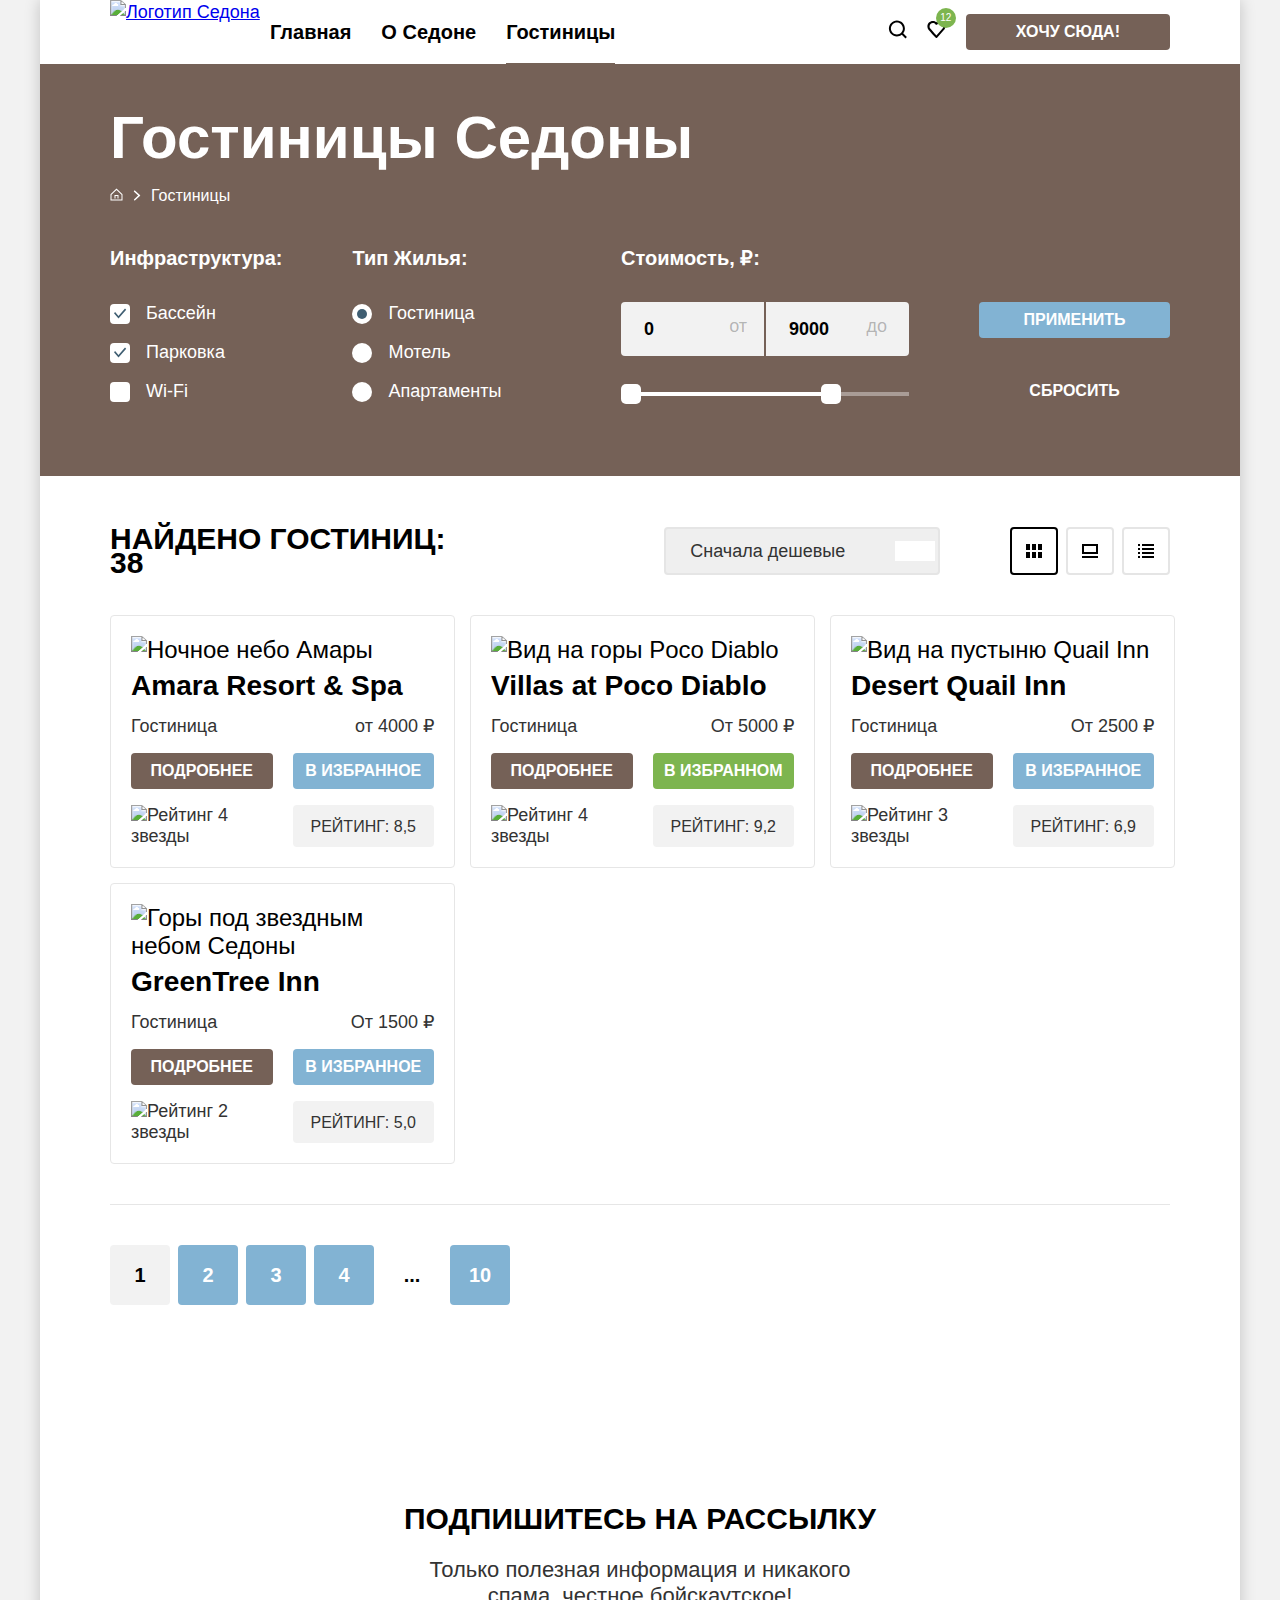
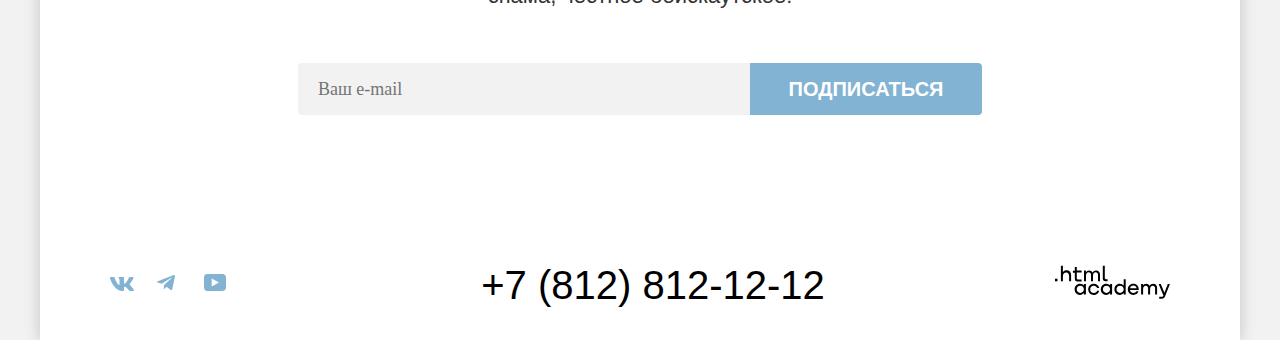
==== commit ec3b0240: "Удалена папка с картинками" ====
--- a/catalogue.html
+++ b/catalogue.html
@@ -15,20 +15,20 @@
             <img class="page-header-logo" alt="Логотип Седона" src="images/common/logo.svg" width="140" height="70">
           </a>
           <ul class="navigation-list">
-            <li class="navigation-item">
+            <li>
               <a class="navigation-link" href="index.html">Главная</a>
             </li>
-            <li class="navigation-item">
+            <li>
               <a class="navigation-link" href="about.html">О седоне</a>
             </li>
-            <li class="navigation-item">
+            <li class="navigation-current">
               <a class="navigation-link">Гостиницы</a>
             </li>
           </ul>
         </nav>
 
         <ul class="navigation-user">
-          <li class="navigation-item">
+          <li>
             <a class="navigation-link-search" href="#">
               <span class="visually-hidden">Поиск
               </span>
@@ -39,7 +39,7 @@
               </svg>
             </a>
           </li>
-          <li class="navigation-item">
+          <li>
             <a class="navigation-link-likes" href="#">
               <span class="visually-hidden">Избранное
               </span>
@@ -48,12 +48,11 @@
                   d="M9.29282 17C8.99282 17 8.69282 16.9 8.49282 16.6C3.09282 10.5 1.79282 9.1 1.49282 8.7C0.792822 7.8 0.392822 6.6 0.392822 5.4C0.392822 2.4 2.79282 0 5.89282 0C7.19282 0 8.39282 0.5 9.39282 1.3C10.3928 0.5 11.6928 0 12.8928 0C15.8928 0 18.3928 2.4 18.3928 5.4C18.3928 6.7 17.8928 7.9 17.0928 8.8L10.0928 16.7C9.89282 16.9 9.69282 17 9.29282 17ZM3.29282 7.5C3.59282 7.9 6.79282 11.5 9.39282 14.4L15.5928 7.4C16.0928 6.9 16.2928 6.2 16.2928 5.4C16.2928 3.6 14.7928 2.1 12.9928 2.1C11.9928 2.1 10.9928 2.6 10.2928 3.4C9.99282 3.7 9.69282 3.8 9.39282 3.8C9.09282 3.8 8.79282 3.6 8.59282 3.4C7.89282 2.6 6.89282 2.1 5.89282 2.1C4.09282 2.1 2.59282 3.6 2.59282 5.4C2.49282 6.3 2.89282 7 3.29282 7.5C3.19282 7.5 3.19282 7.5 3.29282 7.5Z"
                   fill="black" />
               </svg>
-              <span class="likes-quantity">
-                <p>12</p>
+              <span class="likes-quantity">12
               </span>
             </a>
           </li>
-          <li class="navigation-item">
+          <li>
             <a class="button-brown-small navigation-link i-want" href="#">Хочу сюда!</a>
           </li>
         </ul>
@@ -70,12 +69,11 @@
             <ul class="breadcrumbs">
               <li class="breadcrumbs-item breadcrumbs-main">
                 <a href="index.html">
-                  <svg class="breadcrumbs-icon" width="13" height="13" viewBox="0 0 13 13" fill="none"
+                  <svg class="breadcrumbs-icon" width="13" height="13" viewBox="0 0 13 13"
                     xmlns="http://www.w3.org/2000/svg">
                     <path
-                      d="M6.5 0.5L0.5 6.30006V12.5001H12.5V6.30006L6.5 0.5ZM11.5 11.5001H1.5V6.70005L6.5 1.9L11.5 6.70005V11.5001Z"
-                      fill="white" />
-                    <path d="M4.5 10.5001H5.5V8.00005H7.5V10.5001H8.5V7.00005H4.5V10.5001Z" fill="white" />
+                      d="M6.5 0.5L0.5 6.30006V12.5001H12.5V6.30006L6.5 0.5ZM11.5 11.5001H1.5V6.70005L6.5 1.9L11.5 6.70005V11.5001Z" />
+                    <path d="M4.5 10.5001H5.5V8.00005H7.5V10.5001H8.5V7.00005H4.5V10.5001Z" />
                   </svg>
                   <span class="visually-hidden">Главная</span>
                 </a>
@@ -243,12 +241,16 @@
                 <p>Гостиница</p>
                 <p>от 4000 ₽</p>
               </div>
-              <a class="button-brown-small" href="#">подробнее</a>
-              <button class="button-blue-small" type="submit">в избранное</button>
-              <span class="star">
-                <img src="images/catalogue/hotels/stars.svg" alt="4 star rating" width="140" height="37">
-              </span>
-              <a class="rating-button" href="#">рейтинг: 8,5</a>
+              <div class="product-card-buttons">
+                <a class="button-brown-small" href="#">подробнее</a>
+                <button class="button-blue-small" type="submit">в избранное</button>
+              </div>
+              <div class="rating">
+                <span class="star">
+                  <img src="images/catalogue/hotels/stars.svg" alt="Рейтинг 4 звезды" width="140" height="37">
+                </span>
+                <a class="rating-button" href="#">рейтинг: 8,5</a>
+              </div>
             </li>
 
             <li class="product-card">
@@ -261,12 +263,16 @@
                 <p>Гостиница</p>
                 <p>От 5000 ₽</p>
               </div>
-              <a class="button-brown-small" href="#">подробнее</a>
-              <button class="button-blue-small" type="submit">в избранное</button>
-              <span class="star">
-                <img src="images/catalogue/hotels/stars-2.svg" alt="4 star rating" width="140" height="37">
-              </span>
-              <a class="rating-button" href="#">рейтинг: 9,2</a>
+              <div class="product-card-buttons">
+                <a class="button-brown-small" href="#">подробнее</a>
+                <button class="button-green" type="submit">в избранном</button>
+              </div>
+              <div class="rating">
+                <span class="star">
+                  <img src="images/catalogue/hotels/stars-2.svg" alt="Рейтинг 4 звезды" width="140" height="37">
+                </span>
+                <a class="rating-button" href="#">рейтинг: 9,2</a>
+              </div>
             </li>
 
             <li class="product-card">
@@ -279,12 +285,16 @@
                 <p>Гостиница</p>
                 <p>От 2500 ₽</p>
               </div>
-              <a class="button-brown-small" href="#">подробнее</a>
-              <button class="button-blue-small" type="submit">в избранное</button>
-              <span class="star">
-                <img src="images/catalogue/hotels/stars-3.svg" alt="3 star rating" width="140" height="37">
-              </span>
-              <a class="rating-button" href="#">рейтинг: 6,9</a>
+              <div class="product-card-buttons">
+                <a class="button-brown-small" href="#">подробнее</a>
+                <button class="button-blue-small" type="submit">в избранное</button>
+              </div>
+              <div class="rating">
+                <span class="star">
+                  <img src="images/catalogue/hotels/stars-3.svg" alt="Рейтинг 3 звезды" width="140" height="37">
+                </span>
+                <a class="rating-button" href="#">рейтинг: 6,9</a>
+              </div>
             </li>
 
             <li class="product-card">
@@ -297,34 +307,38 @@
                 <p>Гостиница</p>
                 <p>От 1500 ₽</p>
               </div>
-              <a class="button-brown-small" href="#">подробнее</a>
-              <button class="button-blue-small" type="button">в избранное</button>
-              <span class="star">
-                <img src="images/catalogue/hotels/stars-4.svg" alt="2 star rating" width="140" height="37">
-              </span>
-              <a class="rating-button" href="#">рейтинг: 5,0</a>
+              <div class="product-card-buttons">
+                <a class="button-brown-small" href="#">подробнее</a>
+                <button class="button-blue-small" type="button">в избранное</button>
+              </div>
+              <div class="rating">
+                <span class="star">
+                  <img src="images/catalogue/hotels/stars-4.svg" alt="Рейтинг 2 звезды" width="140" height="37">
+                </span>
+                <a class="rating-button" href="#">рейтинг: 5,0</a>
+              </div>
             </li>
 
           </ul>
 
           <ul class="pagination">
             <li class="pagination-item pagination-current">
-              <a class="pagination-link pagination-current-font">1</a>
-            </li>
-            <li class="pagination-item">
-              <a class="pagination-link" href="#">2</a>
-            </li>
-            <li class="pagination-item">
-              <a class="pagination-link" href="#">3</a>
-            </li>
-            <li class="pagination-item">
-              <a class="pagination-link" href="#">4</a>
-            </li>
-            <li class="pagination-item trans-background-dots">
-              <a class="pagination-link pagination-dots" href="#">...</a>
-            </li>
-            <li class="pagination-item">
-              <a class="pagination-link" href="#">10</a>
+              <a>1</a>
+            </li>
+            <li class="pagination-item pagination-regular">
+              <a href="#">2</a>
+            </li>
+            <li class="pagination-item pagination-regular">
+              <a href="#">3</a>
+            </li>
+            <li class="pagination-item pagination-regular">
+              <a href="#">4</a>
+            </li>
+            <li class="pagination-item pagination-dots">
+              <a href="#">...</a>
+            </li>
+            <li class="pagination-item pagination-regular">
+              <a href="#">10</a>
             </li>
           </ul>
 
@@ -338,13 +352,13 @@
           </div>
           <form class="subscribe-email" action="#" method="get">
             <input class="subscribe-input" type="text" name="input-email" placeholder="Ваш e-mail">
-            <button class="button-blue-big" type="submit">Подписаться</button>
+            <button class="button-blue-big subscribe-button" type="submit">Подписаться</button>
           </form>
         </section>
 
       </main>
 
-      <footer class="page-footer">
+      <footer>
         <div class="footer-container">
           <section class="footer-social">
             <h3 class="visually-hidden">Социальные сети</h3>
@@ -356,8 +370,7 @@
                   <svg class="footer-icon" width="24" height="14" viewBox="0 0 24 14" fill="none"
                     xmlns="http://www.w3.org/2000/svg">
                     <path fill-rule="evenodd" clip-rule="evenodd"
-                      d="M23.45 0.948C23.616 0.402 23.45 0 22.655 0H20.03C19.362 0 19.054 0.347 18.887 0.73C18.887 0.73 17.552 3.926 15.661 6.002C15.049 6.604 14.771 6.795 14.437 6.795C14.27 6.795 14.019 6.604 14.019 6.057V0.948C14.019 0.292 13.835 0 13.279 0H9.151C8.734 0 8.483 0.304 8.483 0.593C8.483 1.214 9.429 1.358 9.526 3.106V6.904C9.526 7.737 9.373 7.888 9.039 7.888C8.149 7.888 5.984 4.677 4.699 1.003C4.45 0.288 4.198 0 3.527 0H0.9C0.15 0 0 0.347 0 0.73C0 1.412 0.89 4.8 4.145 9.281C6.315 12.341 9.37 14 12.153 14C13.822 14 14.028 13.632 14.028 12.997V10.684C14.028 9.947 14.186 9.8 14.715 9.8C15.105 9.8 15.772 9.992 17.33 11.467C19.11 13.216 19.403 14 20.405 14H23.03C23.78 14 24.156 13.632 23.94 12.904C23.702 12.18 22.852 11.129 21.725 9.882C21.113 9.172 20.195 8.407 19.916 8.024C19.527 7.533 19.638 7.314 19.916 6.877C19.916 6.877 23.116 2.451 23.449 0.948H23.45Z"
-                      fill="#83B3D3" />
+                      d="M23.45 0.948C23.616 0.402 23.45 0 22.655 0H20.03C19.362 0 19.054 0.347 18.887 0.73C18.887 0.73 17.552 3.926 15.661 6.002C15.049 6.604 14.771 6.795 14.437 6.795C14.27 6.795 14.019 6.604 14.019 6.057V0.948C14.019 0.292 13.835 0 13.279 0H9.151C8.734 0 8.483 0.304 8.483 0.593C8.483 1.214 9.429 1.358 9.526 3.106V6.904C9.526 7.737 9.373 7.888 9.039 7.888C8.149 7.888 5.984 4.677 4.699 1.003C4.45 0.288 4.198 0 3.527 0H0.9C0.15 0 0 0.347 0 0.73C0 1.412 0.89 4.8 4.145 9.281C6.315 12.341 9.37 14 12.153 14C13.822 14 14.028 13.632 14.028 12.997V10.684C14.028 9.947 14.186 9.8 14.715 9.8C15.105 9.8 15.772 9.992 17.33 11.467C19.11 13.216 19.403 14 20.405 14H23.03C23.78 14 24.156 13.632 23.94 12.904C23.702 12.18 22.852 11.129 21.725 9.882C21.113 9.172 20.195 8.407 19.916 8.024C19.527 7.533 19.638 7.314 19.916 6.877C19.916 6.877 23.116 2.451 23.449 0.948H23.45Z" />
                   </svg>
                 </a>
               </li>
@@ -368,8 +381,7 @@
                   <svg class="footer-icon" width="18" height="16" viewBox="0 0 18 16" fill="none"
                     xmlns="http://www.w3.org/2000/svg">
                     <path
-                      d="M16.785 0.0992597L0.840489 6.24776C-0.247661 6.68481 -0.241365 7.29184 0.640845 7.56253L4.73445 8.83953L14.2058 2.8637C14.6537 2.59121 15.0629 2.7378 14.7265 3.03636L7.05283 9.96185H7.05103L7.05283 9.96275L6.77045 14.1823C7.18413 14.1823 7.36669 13.9925 7.59871 13.7686L9.58705 11.8351L13.7229 14.89C14.4855 15.31 15.0332 15.0941 15.2229 14.1841L17.9379 1.38885C18.2158 0.274623 17.5126 -0.229883 16.785 0.0992597Z"
-                      fill="#83B3D3" />
+                      d="M16.785 0.0992597L0.840489 6.24776C-0.247661 6.68481 -0.241365 7.29184 0.640845 7.56253L4.73445 8.83953L14.2058 2.8637C14.6537 2.59121 15.0629 2.7378 14.7265 3.03636L7.05283 9.96185H7.05103L7.05283 9.96275L6.77045 14.1823C7.18413 14.1823 7.36669 13.9925 7.59871 13.7686L9.58705 11.8351L13.7229 14.89C14.4855 15.31 15.0332 15.0941 15.2229 14.1841L17.9379 1.38885C18.2158 0.274623 17.5126 -0.229883 16.785 0.0992597Z" />
                   </svg>
                 </a>
               </li>
@@ -380,8 +392,7 @@
                   <svg class="footer-icon" width="22" height="17" viewBox="0 0 22 17" fill="none"
                     xmlns="http://www.w3.org/2000/svg">
                     <path
-                      d="M18.607 0H3.17413C1.31343 0 0 1.59375 0 3.4V13.4937C0 15.4062 1.31343 17 3.17413 17H18.8259C20.4677 17 22 15.4062 22 13.6V3.4C21.7811 1.59375 20.4677 0 18.607 0ZM7.66169 12.5375V4.4625L14.995 8.5L7.66169 12.5375Z"
-                      fill="#83B3D3" />
+                      d="M18.607 0H3.17413C1.31343 0 0 1.59375 0 3.4V13.4937C0 15.4062 1.31343 17 3.17413 17H18.8259C20.4677 17 22 15.4062 22 13.6V3.4C21.7811 1.59375 20.4677 0 18.607 0ZM7.66169 12.5375V4.4625L14.995 8.5L7.66169 12.5375Z" />
                   </svg>
                 </a>
               </li>
@@ -389,42 +400,30 @@
           </section>
           <a class="footer-social-address-phone" href="tel:+78128121212">+7 (812) 812-12-12</a>
           <a href="https://htmlacademy.ru/">
-            <svg class="footer-logo" width="115" height="34" viewBox="0 0 115 34" fill="none"
-              xmlns="http://www.w3.org/2000/svg">
-              <path d="M0 13.7232V16.3232H2.5V13.7232H0Z" fill="black" />
-              <path
-                d="M11.6 5.32324C10 5.32324 8.8 6.02324 8 7.02324H7.9V0.823242H5.9V16.3232H7.9V11.0232C7.9 8.92324 9.2 7.42324 11.2 7.42324C13 7.42324 14.1 8.82324 14.1 10.6232V16.3232H16.1V10.2232C16.2 7.22324 14.3 5.32324 11.6 5.32324Z"
-                fill="black" />
-              <path
-                d="M26.6 5.62324H21.8V1.92324H19.8V5.72324H17.9V7.72324H19.8V13.7232C19.8 15.4232 20.8 16.4232 22.5 16.4232H26.6V14.4232H22.9C22.2 14.4232 21.8 14.0232 21.8 13.3232V7.62324H26.6V5.62324Z"
-                fill="black" />
-              <path
-                d="M41.1 5.42324C39.5 5.42324 38.2 6.22324 37.6 7.52324H37.5C36.9 6.32324 35.7 5.42324 34.1 5.42324C32.7 5.42324 31.6 6.22324 31 7.22324H30.9V5.62324H29V16.2232H31V10.8232C31 8.82324 32 7.32324 33.6 7.32324C35.1 7.32324 36 8.32324 36 9.92324V16.2232H38V10.6232C38 8.22324 39.4 7.32324 40.6 7.32324C42.1 7.32324 43 8.32324 43 9.92324V16.2232H45V9.72324C45.1 7.22324 43.6 5.42324 41.1 5.42324Z"
-                fill="black" />
-              <path
-                d="M47.8 13.5232C47.8 15.2232 48.8 16.2232 50.6 16.2232H52.6V14.2232H50.9C50.2 14.2232 49.8 13.8232 49.8 13.1232V0.823242H47.8V13.5232Z"
-                fill="black" />
-              <path
-                d="M28.9 20.5232C28 19.4232 26.7 18.7232 25 18.7232C21.9 18.7232 19.6 21.0232 19.6 24.3232C19.6 27.6232 21.9 29.9232 25 29.9232C26.8 29.9232 28 29.1232 28.8 28.0232H28.9V29.6232H30.9V19.0232H28.9V20.5232ZM25.3 27.9232C23.1 27.9232 21.7 26.3232 21.7 24.3232C21.7 22.3232 23.1 20.7232 25.3 20.7232C27.5 20.7232 28.9 22.3232 28.9 24.3232C28.9 26.2232 27.5 27.9232 25.3 27.9232Z"
-                fill="black" />
-              <path
-                d="M44.2 22.8232C43.7 20.4232 41.6 18.7232 38.8 18.7232C35.4 18.7232 33.2 21.2232 33.2 24.3232C33.2 27.4232 35.4 29.9232 38.8 29.9232C41.6 29.9232 43.7 28.1232 44.2 25.7232H42.1C41.7 27.0232 40.4 28.0232 38.8 28.0232C36.6 28.0232 35.2 26.4232 35.2 24.4232C35.2 22.4232 36.6 20.8232 38.8 20.8232C40.4 20.8232 41.6 21.8232 42.1 23.0232H44.2V22.8232Z"
-                fill="black" />
-              <path
-                d="M55.1 20.5232C54.2 19.4232 52.9 18.7232 51.2 18.7232C48.1 18.7232 45.8 21.0232 45.8 24.3232C45.8 27.6232 48.1 29.9232 51.2 29.9232C53 29.9232 54.2 29.1232 55 28.0232H55.1V29.6232H57.1V19.0232H55.1V20.5232ZM51.5 27.9232C49.3 27.9232 47.9 26.3232 47.9 24.3232C47.9 22.3232 49.3 20.7232 51.5 20.7232C53.7 20.7232 55.1 22.3232 55.1 24.3232C55.1 26.2232 53.6 27.9232 51.5 27.9232Z"
-                fill="black" />
-              <path
-                d="M68.7 20.6232C67.8 19.5232 66.5 18.7232 64.8 18.7232C61.7 18.7232 59.4 21.0232 59.4 24.3232C59.4 27.6232 61.6 29.9232 64.8 29.9232C66.5 29.9232 67.8 29.1232 68.6 28.1232H68.7V29.6232H70.7V14.2232H68.7V20.6232ZM65.1 27.9232C62.9 27.9232 61.5 26.3232 61.5 24.3232C61.5 22.3232 62.9 20.7232 65.1 20.7232C67.3 20.7232 68.7 22.3232 68.7 24.3232C68.6 26.3232 67.2 27.9232 65.1 27.9232Z"
-                fill="black" />
-              <path
-                d="M78.3 18.7232C75 18.7232 72.8 21.2232 72.8 24.3232C72.8 27.3232 74.9 29.9232 78.3 29.9232C80.8 29.9232 82.8 28.6232 83.5 26.3232H81.4C80.9 27.3232 79.8 27.9232 78.4 27.9232C76.5 27.9232 75.1 26.6232 75 25.0232H83.8C84 21.4232 81.8 18.7232 78.3 18.7232ZM78.3 20.6232C80 20.6232 81.3 21.6232 81.6 23.2232H75.1C75.4 21.7232 76.6 20.6232 78.3 20.6232Z"
-                fill="black" />
-              <path
-                d="M98.2 18.7232C96.6 18.7232 95.3 19.5232 94.6 20.7232H94.5C93.9 19.5232 92.7 18.7232 91.1 18.7232C89.7 18.7232 88.6 19.4232 88 20.5232V19.0232H86.1V29.6232H88.1V24.2232C88.1 22.2232 89.1 20.8232 90.7 20.7232C92.2 20.7232 93.1 21.7232 93.1 23.3232V29.6232H95.1V24.0232C95.1 21.6232 96.5 20.7232 97.7 20.7232C99.2 20.7232 100.1 21.7232 100.1 23.3232V29.6232H102.1V23.1232C102.2 20.5232 100.7 18.7232 98.2 18.7232Z"
-                fill="black" />
-              <path
-                d="M109.4 27.8232L105.8 18.9232H103.6L108.4 30.5232C108.1 31.4232 107.7 31.7232 106.7 31.7232H104.2V33.7232H106.7C108.5 33.7232 109.5 32.9232 110.2 31.1232L114.9 18.9232H112.8L109.4 27.8232Z"
-                fill="black" />
+            <svg class="footer-logo" width="115" height="34" viewBox="0 0 115 34" xmlns="http://www.w3.org/2000/svg">
+              <path d="M0 13.7232V16.3232H2.5V13.7232H0Z" />
+              <path
+                d="M11.6 5.32324C10 5.32324 8.8 6.02324 8 7.02324H7.9V0.823242H5.9V16.3232H7.9V11.0232C7.9 8.92324 9.2 7.42324 11.2 7.42324C13 7.42324 14.1 8.82324 14.1 10.6232V16.3232H16.1V10.2232C16.2 7.22324 14.3 5.32324 11.6 5.32324Z" />
+              <path
+                d="M26.6 5.62324H21.8V1.92324H19.8V5.72324H17.9V7.72324H19.8V13.7232C19.8 15.4232 20.8 16.4232 22.5 16.4232H26.6V14.4232H22.9C22.2 14.4232 21.8 14.0232 21.8 13.3232V7.62324H26.6V5.62324Z" />
+              <path
+                d="M41.1 5.42324C39.5 5.42324 38.2 6.22324 37.6 7.52324H37.5C36.9 6.32324 35.7 5.42324 34.1 5.42324C32.7 5.42324 31.6 6.22324 31 7.22324H30.9V5.62324H29V16.2232H31V10.8232C31 8.82324 32 7.32324 33.6 7.32324C35.1 7.32324 36 8.32324 36 9.92324V16.2232H38V10.6232C38 8.22324 39.4 7.32324 40.6 7.32324C42.1 7.32324 43 8.32324 43 9.92324V16.2232H45V9.72324C45.1 7.22324 43.6 5.42324 41.1 5.42324Z" />
+              <path
+                d="M47.8 13.5232C47.8 15.2232 48.8 16.2232 50.6 16.2232H52.6V14.2232H50.9C50.2 14.2232 49.8 13.8232 49.8 13.1232V0.823242H47.8V13.5232Z" />
+              <path
+                d="M28.9 20.5232C28 19.4232 26.7 18.7232 25 18.7232C21.9 18.7232 19.6 21.0232 19.6 24.3232C19.6 27.6232 21.9 29.9232 25 29.9232C26.8 29.9232 28 29.1232 28.8 28.0232H28.9V29.6232H30.9V19.0232H28.9V20.5232ZM25.3 27.9232C23.1 27.9232 21.7 26.3232 21.7 24.3232C21.7 22.3232 23.1 20.7232 25.3 20.7232C27.5 20.7232 28.9 22.3232 28.9 24.3232C28.9 26.2232 27.5 27.9232 25.3 27.9232Z" />
+              <path
+                d="M44.2 22.8232C43.7 20.4232 41.6 18.7232 38.8 18.7232C35.4 18.7232 33.2 21.2232 33.2 24.3232C33.2 27.4232 35.4 29.9232 38.8 29.9232C41.6 29.9232 43.7 28.1232 44.2 25.7232H42.1C41.7 27.0232 40.4 28.0232 38.8 28.0232C36.6 28.0232 35.2 26.4232 35.2 24.4232C35.2 22.4232 36.6 20.8232 38.8 20.8232C40.4 20.8232 41.6 21.8232 42.1 23.0232H44.2V22.8232Z" />
+              <path
+                d="M55.1 20.5232C54.2 19.4232 52.9 18.7232 51.2 18.7232C48.1 18.7232 45.8 21.0232 45.8 24.3232C45.8 27.6232 48.1 29.9232 51.2 29.9232C53 29.9232 54.2 29.1232 55 28.0232H55.1V29.6232H57.1V19.0232H55.1V20.5232ZM51.5 27.9232C49.3 27.9232 47.9 26.3232 47.9 24.3232C47.9 22.3232 49.3 20.7232 51.5 20.7232C53.7 20.7232 55.1 22.3232 55.1 24.3232C55.1 26.2232 53.6 27.9232 51.5 27.9232Z" />
+              <path
+                d="M68.7 20.6232C67.8 19.5232 66.5 18.7232 64.8 18.7232C61.7 18.7232 59.4 21.0232 59.4 24.3232C59.4 27.6232 61.6 29.9232 64.8 29.9232C66.5 29.9232 67.8 29.1232 68.6 28.1232H68.7V29.6232H70.7V14.2232H68.7V20.6232ZM65.1 27.9232C62.9 27.9232 61.5 26.3232 61.5 24.3232C61.5 22.3232 62.9 20.7232 65.1 20.7232C67.3 20.7232 68.7 22.3232 68.7 24.3232C68.6 26.3232 67.2 27.9232 65.1 27.9232Z" />
+              <path
+                d="M78.3 18.7232C75 18.7232 72.8 21.2232 72.8 24.3232C72.8 27.3232 74.9 29.9232 78.3 29.9232C80.8 29.9232 82.8 28.6232 83.5 26.3232H81.4C80.9 27.3232 79.8 27.9232 78.4 27.9232C76.5 27.9232 75.1 26.6232 75 25.0232H83.8C84 21.4232 81.8 18.7232 78.3 18.7232ZM78.3 20.6232C80 20.6232 81.3 21.6232 81.6 23.2232H75.1C75.4 21.7232 76.6 20.6232 78.3 20.6232Z" />
+              <path
+                d="M98.2 18.7232C96.6 18.7232 95.3 19.5232 94.6 20.7232H94.5C93.9 19.5232 92.7 18.7232 91.1 18.7232C89.7 18.7232 88.6 19.4232 88 20.5232V19.0232H86.1V29.6232H88.1V24.2232C88.1 22.2232 89.1 20.8232 90.7 20.7232C92.2 20.7232 93.1 21.7232 93.1 23.3232V29.6232H95.1V24.0232C95.1 21.6232 96.5 20.7232 97.7 20.7232C99.2 20.7232 100.1 21.7232 100.1 23.3232V29.6232H102.1V23.1232C102.2 20.5232 100.7 18.7232 98.2 18.7232Z" />
+              <path
+                d="M109.4 27.8232L105.8 18.9232H103.6L108.4 30.5232C108.1 31.4232 107.7 31.7232 106.7 31.7232H104.2V33.7232H106.7C108.5 33.7232 109.5 32.9232 110.2 31.1232L114.9 18.9232H112.8L109.4 27.8232Z" />
             </svg>
           </a>
         </div>
--- a/styles/styles.css
+++ b/styles/styles.css
@@ -1,31 +1,35 @@
 @font-face {
   font-family: "PT Sans";
+  font-weight: 400;
   font-style: normal;
-  font-weight: 400;
+
   src: url("../fonts/pt-sans-regular.woff2") format("woff2");
   font-display: swap;
 }
 
 @font-face {
   font-family: "PT Sans";
+  font-weight: 700;
   font-style: normal;
-  font-weight: 700;
+
   src: url("../fonts/pt-sans-bold.woff2") format("woff2");
   font-display: swap;
 }
 
 @font-face {
   font-family: "PT Sans";
+  font-weight: 400;
   font-style: italic;
-  font-weight: 400;
+
   src: url("../fonts/pt-sans-italic.woff2") format("woff2");
   font-display: swap;
 }
 
 @font-face {
   font-family: "PT Sans";
+  font-weight: 700;
   font-style: italic;
-  font-weight: 700;
+
   src: url("../fonts/pt-sans-bold-italic.woff2") format("woff2");
   font-display: swap;
 }
@@ -42,11 +46,13 @@
   font-family: "PT Sans", sans-serif;
   font-size: 18px;
   line-height: 24px;
-  background-color: #f2f2f2;
-  color: #000000;
+
+  height: 100%;
   margin: 0;
   padding: 0;
-  height: 100%;
+
+  color: #000;
+  background-color: #f2f2f2;
 }
 
 .main-container {
@@ -54,318 +60,429 @@
 }
 
 .container {
+  display: flex;
+  flex-direction: column;
+
   width: 1200px;
+  min-height: 100%;
   margin: 0 auto;
-  background-color: #ffffff;
-  display: flex;
-  flex-direction: column;
-  min-height: 100%;
+
+  background-color: #fff;
+  box-shadow: 0 0 15px #00000033;
 }
 
 .visually-hidden {
+  position: absolute;
+
+  overflow: hidden;
   clip: rect(0 0 0 0);
+
+  width: 1px;
+  height: 1px;
+
+  white-space: nowrap;
+
   clip-path: inset(50%);
-  height: 1px;
-  overflow: hidden;
-  position: absolute;
-  white-space: nowrap;
-  width: 1px;
 }
 
 .button-brown-small {
   font-size: 16px;
+  font-weight: 700;
   line-height: 20px;
+
+  display: flex;
+
+  padding: 8px 50px;
+
+  cursor: pointer;
+  text-decoration: none;
+  text-transform: uppercase;
+
+  color: #fff;
+  border: none;
+  border-radius: 4px;
+  background-color: #756157;
+}
+
+.button-brown-small:hover,
+.button-brown-small:focus {
+  outline: none;
+  background-color: #615048;
+}
+
+.button-brown-small:active {
+  color: #ffffff4d;
+  background-color: #756157;
+}
+
+.button-brown-small:disabled {
+  background-color: #e5e5e5;
+}
+
+.button-brown-big {
+  font-size: 20px;
+  font-weight: 700;
+  line-height: 36px;
+
+  display: flex;
+
+  padding: 8px 50px;
+
+  cursor: pointer;
+  text-decoration: none;
+  text-transform: uppercase;
+
+  color: #fff;
+  border: none;
+  border-radius: 4px;
+  background-color: #756157;
+
+  justify-content: center;
+}
+
+.button-brown-big:hover,
+.button-brown-big:focus {
+  outline: none;
+  background-color: #615048;
+}
+
+.button-brown-big:active {
+  color: #ffffff4d;
+  background-color: #756157;
+}
+
+.button-brown-big:disabled {
+  background-color: #e5e5e5;
+}
+
+.button-blue-small {
+  font-size: 16px;
+  font-weight: 700;
+  line-height: 20px;
+
+  display: flex;
+
+  padding: 8px 50px;
+
+  cursor: pointer;
+  text-decoration: none;
+  text-transform: uppercase;
+
+  color: #fff;
+  border: none;
+  border-radius: 4px;
+  background-color: #82b3d3;
+
+  justify-content: center;
+}
+
+.button-blue-small:hover,
+.button-blue-small:focus {
+  outline: none;
+  background-color: #68a2ca;
+}
+
+.button-blue-small:active {
+  color: #ffffff4d;
+  background-color: #82b3d3;
+}
+
+.button-blue-small:disabled {
+  background-color: #e5e5e5;
+}
+
+.button-blue-big {
+  font-size: 20px;
+  font-weight: 700;
+  line-height: 36px;
+
+  display: flex;
+
+  padding: 8px 50px;
+
+  cursor: pointer;
+  text-decoration: none;
+  text-transform: uppercase;
+
+  color: #fff;
+  border: none;
+  border-radius: 0 4px 4px 0;
+  background-color: #82b3d3;
+
+  justify-content: center;
+  align-items: center;
+}
+
+.button-blue-big:hover,
+.button-blue-big:focus {
+  outline: none;
+  background-color: #68a2ca;
+}
+
+.button-blue-big:active {
+  color: #ffffff4d;
+  background-color: #82b3d3;
+}
+
+.button-blue-big:disabled {
+  background-color: #e5e5e5;
+}
+
+.button-basic-small {
+  font-size: 16px;
   font-weight: 700;
   font-style: normal;
-  text-align: center;
-  color: #ffffff;
-  background-color: #756157;
+  line-height: 20px;
+
+  display: flex;
+
+  padding: 8px 50px;
+
+  cursor: pointer;
   text-decoration: none;
   text-transform: uppercase;
-  padding: 8px 50px;
+
+  color: #fff;
+  border: 3px solid transparent;
   border-radius: 4px;
-  border: none;
+  background-color: #82b2d300;
+
+  justify-content: center;
+  align-items: center;
+}
+
+.button-basic-small:hover {
+  opacity: 0.6;
+}
+
+.button-basic-small:focus {
+  border: 3px solid #83b3d3;
+  outline: none;
+}
+
+.button-basic-small:active {
+  background-color: #ffffff4d;
+}
+
+.button-basic-small:disabled {
+  opacity: 0.1;
+}
+
+.button-green {
+  font-size: 16px;
+  font-weight: 700;
+
+  display: flex;
+
   cursor: pointer;
-}
-
-.button-brown-small:hover,
-.button-brown-small:focus {
-  background-color: #615048;
-  outline: none;
-}
-
-.button-brown-small:active {
-  background-color: #756157;
+  text-transform: uppercase;
+
+  color: #fff;
+  border: 3px solid transparent;
+  border-radius: 4px;
+  background-color: #7db54f;
+
+  justify-content: center;
+  align-items: center;
+}
+
+.button-green:hover,
+.button-green:focus {
+  outline: none;
+  background-color: #6c9e42;
+}
+
+.button-green:active {
   color: #ffffff4d;
-}
-
-.button-brown-small:disabled {
+  background-color: #7db54f;
+}
+
+.button-green:disabled {
   background-color: #e5e5e5;
 }
 
-.button-brown-big {
+.page-header {
+  position: relative;
+
+  display: flex;
+
+  min-height: 64px;
+  padding: 0 70px;
+
+  background-color: #fff;
+
+  justify-content: space-between;
+}
+
+.navigation {
+  display: flex;
+}
+
+.navigation-logo {
+  position: absolute;
+  z-index: 2;
+}
+
+.navigation-list {
+  display: flex;
+
+  max-width: 620px;
+  padding-left: 160px;
+
+  list-style-type: none;
+
+  flex-wrap: wrap;
+  align-items: center;
+  gap: 30px;
+}
+
+.navigation-user {
+  display: flex;
+
+  margin: 0;
+  padding: 0;
+
+  list-style-type: none;
+
+  align-items: center;
+  gap: 20px;
+}
+
+.navigation-link {
   font-size: 20px;
-  line-height: 36px;
   font-weight: 700;
-  font-style: normal;
-  text-align: center;
-  color: #ffffff;
-  background-color: #756157;
+
+  position: relative;
+
   text-decoration: none;
-  text-transform: uppercase;
-  padding: 8px 50px;
-  border-radius: 4px;
-  border: none;
-  cursor: pointer;
-}
-
-.button-brown-big:hover,
-.button-brown-big:focus {
-  background-color: #615048;
-  outline: none;
-}
-
-.button-brown-big:active {
-  background-color: #756157;
-  color: #ffffff4d;
-}
-
-.button-brown-big:disabled {
-  background-color: #e5e5e5;
-}
-
-.button-blue-small {
+  text-transform: capitalize;
+
+  color: inherit;
+}
+
+.navigation-current .navigation-link::after {
+  position: absolute;
+  bottom: -22px;
+  left: 0;
+
+  width: 100%;
+  height: 2px;
+
+  content: "";
+
+  background-color: #756257;
+}
+
+.navigation-link-likes {
+  position: relative;
+}
+
+.likes-quantity {
+  font-size: 10px;
+
+  position: absolute;
+  top: -14px;
+  right: -10px;
+
+  display: flex;
+
+  width: 20px;
+  height: 20px;
+
+  color: #fff;
+  border-radius: 50%;
+  background-color: #7db54f;
+
+  justify-content: center;
+  align-items: center;
+}
+
+.i-want {
   font-size: 16px;
   line-height: 20px;
-  font-weight: 700;
-  font-style: normal;
-  text-align: center;
-  color: #ffffff;
+
+  text-transform: uppercase;
+
+  color: #fff;
+}
+
+.hero {
   background-color: #82b3d3;
-  text-decoration: none;
-  text-transform: uppercase;
-  padding: 8px 50px;
-  border-radius: 4px;
-  border: none;
-  cursor: pointer;
-}
-
-.button-blue-small:hover,
-.button-blue-small:focus {
-  background-color: #68a2ca;
-  outline: none;
-}
-
-.button-blue-small:active {
-  background-color: #82b3d3;
-  color: #ffffff4d;
-}
-
-.button-blue-small:disabled {
-  background-color: #e5e5e5;
-}
-
-.button-blue-big {
-  font-size: 20px;
-  line-height: 36px;
-  font-weight: 700;
-  font-style: normal;
-  text-align: center;
-  color: #ffffff;
-  background-color: #82b3d3;
-  text-decoration: none;
-  text-transform: uppercase;
-  padding: 8px 50px;
-  border-radius: 0 4px 4px 0;
-  border: none;
-  cursor: pointer;
-}
-
-.button-blue-big:hover,
-.button-blue-big:focus {
-  background-color: #68a2ca;
-  outline: none;
-}
-
-.button-blue-big:active {
-  background-color: #82b3d3;
-  color: #ffffff4d;
-}
-
-.button-blue-big:disabled {
-  background-color: #e5e5e5;
-}
-
-.button-basic-small {
-  font-size: 16px;
-  line-height: 20px;
-  font-weight: 700;
-  font-style: normal;
-  text-align: center;
-  color: #ffffff;
-  background-color: #82b2d300;
-  text-decoration: none;
-  text-transform: uppercase;
-  padding: 8px 50px;
-  border-radius: 4px;
-  border: 3px solid transparent;
-  cursor: pointer;
-}
-
-.button-basic-small:hover {
-  opacity: 0.6;
-}
-
-.button-basic-small:focus {
-  border: 3px solid #83b3d3;
-  outline: none;
-}
-
-.button-basic-small:active {
-  background-color: #ffffff4d;
-}
-
-.button-basic-small:disabled {
-  opacity: 0.1;
-}
-
-.page-header {
-  background-color: #ffffff;
-  height: 64px;
-  display: flex;
-  justify-content: space-between;
-  padding: 0 70px;
-}
-
-.navigation {
-  display: flex;
-}
-
-.navigation-logo {
-  position: relative;
-  z-index: 10;
-  margin-right: 30px;
-}
-
-.navigation-list {
-  list-style-type: none;
-  display: flex;
-  align-items: center;
-  padding: 0;
-  gap: 30px;
-}
-
-.navigation-user {
-  list-style-type: none;
-  display: flex;
-  align-items: center;
-  padding: 0;
-  gap: 20px;
-}
-
-.navigation-link {
-  font-style: normal;
-  font-weight: 700;
-  font-size: 20px;
-  line-height: 24px;
-  text-decoration: none;
-  text-transform: capitalize;
-  color: inherit;
-}
-
-.navigation-link-likes {
-  position: relative;
-}
-
-.likes-quantity {
-  position: absolute;
-  right: -10px;
-  top: -13px;
-  width: 20px;
-  height: 20px;
-  background-color: #7db54f;
-  border-radius: 50%;
-}
-
-.likes-quantity p {
-  font-family: "PT Sans";
-  font-style: normal;
-  font-weight: 400;
-  font-size: 10px;
-  line-height: 10px;
-  color: #ffffff;
-  margin: 5px 5px 5px 4px;
-}
-
-.i-want {
-  color: #ffffff;
-  text-transform: uppercase;
-  font-style: normal;
-  font-weight: 700;
-  font-size: 16px;
-  line-height: 20px;
-}
-
-.hero {
-  background: #82b3d3 url("../images/main/index-background.jpg") no-repeat;
-  background-size: 100% auto;
-  text-align: center;
+  background-image: url("../images/main/index-background.jpg");
+  background-repeat: no-repeat;
 }
 
 .hero p {
   margin-bottom: 0;
 }
 
+.hero-img {
+  width: 458px;
+  height: 352px;
+}
+
 .welcome {
+  width: 100%;
+  height: 100%;
   margin: 51px 371px 0;
 }
 
 .hero-top {
   position: relative;
+
   min-height: 485px;
 }
 
 .hero-top::after {
-  content: "";
-  position: absolute;
-  background-image: url("data:image/svg+xml,%3Csvg width='1200' height='57' fill='none' xmlns='http://www.w3.org/2000/svg'%3E%3Cg clip-path='url(%23a)'%3E%3Cpath d='M0 57V0l250 24V0l350 57L950 0v24l250-24v57H0Z' fill='%23fff'/%3E%3C/g%3E%3Cdefs%3E%3CclipPath id='a'%3E%3Cpath fill='%23fff' d='M0 0h1200v57H0z'/%3E%3C/clipPath%3E%3C/defs%3E%3C/svg%3E");
+  position: absolute;
+  right: 0;
   bottom: 0;
-  right: 0;
+
   width: 100%;
   height: 57px;
+
+  content: "";
+
+  background-image: url("data:image/svg+xml,%3Csvg width='1200' height='57' fill='none' xmlns='http://www.w3.org/2000/svg'%3E%3Cg clip-path='url(%23a)'%3E%3Cpath d='M0 57V0l250 24V0l350 57L950 0v24l250-24v57H0Z' fill='%23fff'/%3E%3C/g%3E%3Cdefs%3E%3CclipPath id='a'%3E%3Cpath fill='%23fff' d='M0 0h1200v57H0z'/%3E%3C/clipPath%3E%3C/defs%3E%3C/svg%3E");
 }
 
 .hero-bottom {
-  background-color: #ffffff;
   min-height: 282px;
+
   text-align: center;
 }
 
 .hero-bottom h2 {
+  line-height: 36px;
+
+  margin: 0;
   padding: 69px 290px 25px;
+
+  text-transform: uppercase;
+}
+
+.hero-bottom p {
   margin: 0;
-  line-height: 36px;
-  text-transform: uppercase;
-}
-
-.hero-bottom p {
   padding: 0 274px 90px 275px;
+}
+
+.advantages-list {
+  display: flex;
+
   margin: 0;
-}
-
-.advantages-list {
+  padding: 0;
+
   list-style-type: none;
-  display: flex;
+
   flex-wrap: wrap;
-  padding: 0;
-  margin: 0;
 }
 
 .advantages-item {
+  display: flex;
+
+  width: 400px;
   min-height: 384px;
-  width: 400px;
   padding: 80px 85px 0 85px;
-  display: flex;
 }
 
 .centered-content {
@@ -373,63 +490,126 @@
   padding: 0 85px;
 }
 
-.advantages-item h3 {
-  margin-top: 0;
-}
-
-.advantages-item p {
-  margin-bottom: 0;
+.advantages-title {
+  font-size: 24px;
+  line-height: 28px;
+
+  position: relative;
+
+  width: 175px;
+  margin: 0 auto 62px;
+
+  text-align: center;
+  text-transform: uppercase;
+}
+
+.advantages-description {
+  line-height: 21px;
+
+  margin: 0;
+
+  text-align: center;
 }
 
 .true-town {
+  width: 100%;
   padding: 0;
+}
+
+.diablo-bridge {
   width: 100%;
-}
-
-.diablo-bridge {
   padding: 0;
-  width: 100%;
+
   order: 2;
 }
 
+.true-town .advantages-title::after,
+.diablo-bridge .advantages-title::after {
+  position: absolute;
+  top: 85px;
+  left: 55px;
+
+  width: 60px;
+  height: 2px;
+
+  content: "";
+
+  background-color: #ffffff4d;
+}
+
 .blue {
+  color: #fff;
   background-color: #82b3d3;
-  color: #ffffff;
 }
 
 .light-blue {
-  background-color: rgba(131, 179, 211, 0.2);
-  color: #000000;
-  display: flex;
+  display: flex;
+
+  padding: 0 85px;
+
+  color: #000;
+  background-color: #83b3d333;
+
   align-items: center;
+}
+
+.trans-blue {
+  display: flex;
+
   padding: 0 85px;
-}
-
-.trans-blue {
-  background-color: rgba(131, 179, 211, 0.12);
-  color: #000000;
-  display: flex;
+
+  color: #000;
+  background-color: #83b3d31f;
+
   align-items: center;
-  padding: 0 85px;
+}
+
+.trans-blue .advantages-title::after,
+.light-blue .advantages-title::after {
+  position: absolute;
+  top: 85px;
+  left: 60px;
+
+  width: 60px;
+  height: 2px;
+
+  content: "";
+
+  background-color: #0000004d;
 }
 
 .icon {
   position: relative;
+
   padding-top: 100px;
 }
 
+.icon-title {
+  font-size: 24px;
+  line-height: 28px;
+
+  margin: 0 0 30px;
+
+  text-align: center;
+  text-transform: uppercase;
+}
+
 .icon::after {
-  content: "";
-  position: absolute;
+  position: absolute;
+  top: 0;
   left: 50%;
-  top: 0;
-  transform: translateX(-50%);
+
+  display: block;
+
   width: 75px;
   height: 72px;
-  display: block;
+
+  content: "";
+  transform: translateX(-50%);
+
   background-repeat: no-repeat;
+  background-position: center;
   background-size: contain;
-  background-position: center;
 }
 
 .icon-hotels::after {
@@ -444,126 +624,114 @@
   background-image: url(../images/main/advantages/Advantage-icon-3.svg);
 }
 
-.advantages-title {
-  font-style: normal;
-  font-weight: 700;
-  font-size: 24px;
-  line-height: 28px;
+.interested {
+  min-height: 406px;
+  padding: 96px 304px;
+
   text-align: center;
-  text-transform: uppercase;
-}
-
-.advantages-description {
-  font-style: normal;
-  font-weight: 400;
-  line-height: 21px;
-  text-align: center;
-}
-
-.interested {
-  background-color: #ffffff;
-  text-align: center;
-  padding: 96px 304px;
-  min-height: 406px;
 }
 
 .interested-title {
-  font-style: normal;
-  font-weight: 700;
   font-size: 30px;
   line-height: 36px;
+
   text-transform: uppercase;
 }
 
 .interested-description {
+  font-size: 22px;
+  font-weight: 400;
   font-style: normal;
-  font-weight: 400;
+  line-height: 26px;
+
+  color: #333;
+}
+
+.subscribe {
+  display: flex;
+  flex-direction: column;
+
+  min-height: 415px;
+  padding: 96px 258px 104px;
+
+  text-align: center;
+
+  color: #fff;
+  background-color: #82b3d3;
+  background-image: url("../images/main/subscribe.jpg");
+  background-repeat: no-repeat;
+
+  justify-content: center;
+}
+
+.subscribe-content {
+  padding: 0 105px 0;
+}
+
+.subscribe-title {
+  font-size: 30px;
+  line-height: 36px;
+
+  margin: 0 0 20px;
+
+  text-transform: uppercase;
+}
+
+.subscribe-description {
   font-size: 22px;
   line-height: 26px;
-  color: #333333;
-}
-
-.subscribe {
-  color: #ffffff;
-  background: #82b3d3 url("../images/main/subscribe.jpg") no-repeat;
-  background-size: 100% auto;
-  min-height: 415px;
-  text-align: center;
-  display: flex;
-  flex-direction: column;
-  justify-content: center;
-  padding: 96px 258px 104px;
-}
-
-.subscribe-content {
-  padding: 0 105px 0;
-}
-
-.subscribe-title {
-  font-style: normal;
-  font-weight: 700;
-  font-size: 30px;
-  line-height: 36px;
-  text-transform: uppercase;
-  margin: 0 0 20px;
-}
-
-.subscribe-description {
-  font-style: normal;
-  font-weight: 400;
-  font-size: 22px;
-  line-height: 26px;
+
   margin: 0 0 54px;
 }
 
 .subscribe-email {
   display: flex;
-  align-items: center;
-  padding: 12px 20px;
-  margin-top: 0;
-  gap: 260px;
-  flex-direction: row;
+}
+
+.subscribe-input {
+  font-family: "PT Sans";
+  font-size: 18px;
+
   width: 452px;
-  height: 52px;
-  background: #f2f2f2;
+  padding: 14px 0 14px 20px;
+
+  border: none;
   border-radius: 4px 0 0 4px;
-  align-self: stretch;
-}
-
-.subscribe-input {
-  border: none;
   background-color: #f2f2f2;
 }
 
-.page-footer {
-  background-color: #ffffff;
-  color: #000000;
+.subscribe-input:focus {
+  outline: none;
+}
+
+.subscribe-button {
+  width: 232px;
 }
 
 .footer-container {
-  width: 100%;
-  height: 120px;
-  display: flex;
+  display: flex;
+
+  min-height: 120px;
+  padding: 40px 70px 30px;
+
   justify-content: space-between;
   align-items: center;
-  padding: 40px 70px 30px;
 }
 
 .footer-social-list {
-  width: 142px;
-  margin-right: auto;
-  margin-top: 5px;
-  margin-bottom: 5px;
-  display: flex;
-  align-items: center;
+  display: flex;
+
+  max-width: 142px;
+  margin: 0;
+  padding: 0;
+
   list-style-type: none;
-  justify-content: space-between;
-}
-
-.footer-icon polyline,
-.footer-icon path {
-  fill: inherit;
-  stroke: inherit;
+
+  flex-wrap: wrap;
+}
+
+.footer-social-item {
+  min-width: 47px;
 }
 
 .footer-icon {
@@ -572,8 +740,9 @@
 
 .footer-icon:hover,
 .footer-icon:focus {
+  outline: none;
+
   fill: #68a2ca;
-  outline: none;
 }
 
 .footer-icon:active {
@@ -581,13 +750,11 @@
 }
 
 .footer-social-address-phone {
-  font-style: normal;
-  font-weight: 400;
   font-size: 40px;
   line-height: 40px;
-  text-align: center;
-  text-transform: uppercase;
+
   text-decoration: none;
+
   color: inherit;
 }
 
@@ -601,26 +768,11 @@
   color: #7561574d;
 }
 
-.footer-logo {
-  width: 115px;
-  margin-top: 9px;
-  margin-bottom: 9px;
-}
-
-.footer-logo polyline,
-.footer-logo path {
-  fill: inherit;
-  stroke: inherit;
-}
-
-.footer-logo {
-  fill: #000000;
-}
-
 .footer-logo:hover,
 .footer-logo:focus {
+  outline: none;
+
   fill: #756157;
-  outline: none;
 }
 
 .footer-logo:active {
@@ -628,11 +780,13 @@
 }
 
 .filter-content {
-  color: #ffffff;
-  background: #756157 url("../images/catalogue/hotels/filter.jpg") no-repeat;
-  background-size: 100% auto;
   min-height: 412px;
   padding: 35px 70px 10px 70px;
+
+  color: #fff;
+  background-color: #756157;
+  background-image: url("../images/catalogue/hotels/filter.jpg");
+  background-repeat: no-repeat;
 }
 
 .filter-content h2 {
@@ -640,44 +794,61 @@
 }
 
 .filter-title {
+  font-size: 60px;
+  font-weight: 700;
   font-style: normal;
-  font-weight: 700;
-  font-size: 60px;
   line-height: 78px;
 }
 
+.filters {
+  display: flex;
+
+  justify-content: space-between;
+  align-items: flex-start;
+}
+
+.filters fieldset {
+  border: none;
+}
+
+.filters-right {
+  display: flex;
+
+  gap: 70px;
+}
+
 .breadcrumbs {
-  font-style: normal;
-  font-weight: 400;
   font-size: 16px;
   line-height: 21px;
-  list-style-type: none;
+
+  position: relative;
+
+  display: flex;
+
   margin: 8px 0 40px 0;
   padding: 0;
-  display: flex;
+
+  list-style-type: none;
+
   gap: 28px;
-  position: relative;
 }
 
 .breadcrumbs-main::after {
-  content: "";
-  position: absolute;
-  background-image: url("data:image/svg+xml,%3Csvg width='8' height='11' fill='none' xmlns='http://www.w3.org/2000/svg'%3E%3Cpath d='M6.92 4.97 2.17.72c-.25-.25-.75-.25-1.13 0-.37.25-.25.75 0 1l4.13 3.75-4 3.75a.76.76 0 0 0 0 1c0 .12.37.25.5.25.12 0 .37-.13.5-.25l4.75-4.25a.59.59 0 0 0 0-1Z' fill='%23fff'/%3E%3C/svg%3E");
-  background-position: center;
-  background-repeat: no-repeat;
+  position: absolute;
+  left: 23px;
+
   width: 8px;
   height: 20px;
-  left: 23px;
-}
-
-.breadcrumbs-icon polyline,
-.breadcrumbs-icon path {
-  fill: inherit;
-  stroke: inherit;
+
+  content: "";
+
+  background-image: url("data:image/svg+xml,%3Csvg width='8' height='11' fill='none' xmlns='http://www.w3.org/2000/svg'%3E%3Cpath d='M6.92 4.97 2.17.72c-.25-.25-.75-.25-1.13 0-.37.25-.25.75 0 1l4.13 3.75-4 3.75a.76.76 0 0 0 0 1c0 .12.37.25.5.25.12 0 .37-.13.5-.25l4.75-4.25a.59.59 0 0 0 0-1Z' fill='%23fff'/%3E%3C/svg%3E");
+  background-repeat: no-repeat;
+  background-position: center;
 }
 
 .breadcrumbs-icon {
-  fill: #ffffff;
+  fill: #fff;
 }
 
 .breadcrumbs-icon:hover {
@@ -685,48 +856,41 @@
 }
 
 .breadcrumbs-icon:focus {
-  fill: #ffffff;
-  outline: none;
+  outline: none;
+
+  fill: #fff;
 }
 
 .breadcrumbs-icon:active {
   fill: #ffffff4d;
 }
 
-.breadcrumbs-link-hotels {
-  text-decoration: none;
-  color: inherit;
-}
-
 .catalog-filter-group {
+  margin: 0;
   padding: 0;
-  margin: 0;
 }
 
 .catalog-filter-title {
-  font-style: normal;
+  font-size: 20px;
   font-weight: 700;
-  font-size: 20px;
-  line-height: 24px;
+
+  margin: 0 0 32px 0;
+  padding: 0;
+
   text-transform: capitalize;
-  padding: 0;
-  margin: 0 0 32px 0;
 }
 
 .catalog-filter-option {
-  font-style: normal;
-  font-weight: 400;
-  font-size: 18px;
   line-height: 23px;
-  padding: 0;
+
+  display: flex;
+
   margin: 0 0 16px 0;
-  gap: 16px;
-  display: flex;
-  align-items: center;
 }
 
 .custom-label {
   position: relative;
+
   padding-left: 36px;
 }
 
@@ -739,17 +903,20 @@
 }
 
 .custom-label::before {
-  content: "";
-  position: absolute;
+  position: absolute;
+  top: 50%;
+  left: 0;
+
   width: 20px;
   height: 20px;
-  background-color: #ffffff;
+
+  content: "";
+  transform: translateY(-50%);
+
   border-radius: 4px;
-  top: 50%;
-  transform: translateY(-50%);
-  left: 0;
+  background-color: #fff;
+  background-repeat: no-repeat;
   background-position: center;
-  background-repeat: no-repeat;
 }
 
 .custom-radio-label::before {
@@ -758,14 +925,16 @@
 
 .custom-checkbox:focus + .custom-label::before,
 .custom-radio:focus + .custom-label::before {
+  left: -3px;
+
   border: 3px solid #83b3d3;
-  left: -3px;
 }
 
 .custom-checkbox:active + .custom-label::before,
 .custom-radio:active + .custom-label::before {
+  left: -2px;
+
   border: 2px solid #83b3d3;
-  left: -2px;
 }
 
 .custom-checkbox:checked + .custom-checkbox-label::before {
@@ -773,39 +942,28 @@
 }
 
 .custom-radio:checked + .custom-radio-label::after {
-  content: "";
-  position: absolute;
+  position: absolute;
+  top: 50%;
+  left: 5px;
+
   width: 10px;
   height: 10px;
+
+  content: "";
+  transform: translateY(-50%);
+
   border-radius: 50%;
-  top: 50%;
-  transform: translateY(-50%);
-  left: 5px;
   background-color: #3f5e72;
 }
 
-.filters {
-  min-height: 160px;
-  display: flex;
+.price-filter-group {
+  display: flex;
+
+  width: 549px;
+  margin: 0;
+  padding: 0;
+
   justify-content: space-between;
-  align-items: flex-start;
-}
-
-.filters fieldset {
-  border: none;
-}
-
-.filters-right {
-  display: flex;
-  gap: 70px;
-}
-
-.price-filter-group {
-  width: 549px;
-  display: flex;
-  justify-content: space-between;
-  padding: 0;
-  margin: 0;
 }
 
 .range-slider {
@@ -814,32 +972,41 @@
 }
 
 .range-wrapper-inputs {
-  display: flex;
+  position: relative;
+
+  display: flex;
+
   justify-content: center;
-  position: relative;
 }
 
 .range-scale {
   position: relative;
+
   height: 4px;
   margin: 36px 0 16px;
+
   background-color: #ffffff60;
 }
 
 .range-bar {
   position: absolute;
+
   height: 4px;
-  background-color: #ffffff;
+
+  background-color: #fff;
 }
 
 .range-toggle {
   position: absolute;
+
   width: 20px;
   height: 20px;
-  background-color: #ffffff;
+
+  cursor: pointer;
+
   border: none;
   border-radius: 5px;
-  cursor: pointer;
+  background-color: #fff;
 }
 
 .range-toggle:hover {
@@ -865,67 +1032,59 @@
 }
 
 .filter-buttons {
+  display: flex;
+  flex-direction: column;
+
   width: 191px;
-  display: flex;
-  flex-direction: column;
-  justify-content: flex-end;
-  margin: 0;
+
   gap: 32px;
 }
 
 .price {
-  font-style: normal;
+  font-size: 20px;
   font-weight: 700;
-  font-size: 20px;
-  line-height: 24px;
-  text-transform: capitalize;
+
+  margin: 0 0 32px 0;
   padding: 0;
-  margin: 0 0 32px 0;
 }
 
 .price-from {
-  font-style: normal;
-  font-weight: 400;
-  font-size: 18px;
-  line-height: 24px;
-  text-align: right;
+  position: absolute;
+  top: 12px;
+  right: 162px;
+
   color: #00000045;
-  display: flex;
-  position: absolute;
-  right: 162px;
+}
+
+.price-to {
+  position: absolute;
   top: 12px;
-}
-
-.price-to {
-  font-style: normal;
-  font-weight: 400;
-  font-size: 18px;
-  line-height: 24px;
-  text-align: right;
+  right: 22px;
+
   color: #00000045;
-  display: flex;
-  position: absolute;
-  right: 22px;
-  top: 12px;
 }
 
 .range-input-from {
+  font: inherit;
+
+  width: 143px;
+  margin-right: 2px;
+  padding: 12px 20px;
+
+  border: 3px solid transparent;
+  border-radius: 4px 0 0 4px;
+  background-color: #f2f2f2;
+}
+
+.range-input-to {
+  font: inherit;
+
   width: 143px;
   padding: 12px 20px;
-  font: inherit;
-  background-color: #f2f2f2;
-  border: 3px solid transparent;
-  border-radius: 4px 0 0 4px;
-  margin-right: 2px;
-}
-
-.range-input-to {
-  width: 143px;
-  padding: 12px 20px;
-  font: inherit;
-  background-color: #f2f2f2;
+
   border: 3px solid transparent;
   border-radius: 0 4px 4px 0;
+  background-color: #f2f2f2;
 }
 
 .range-input-from[type="text"],
@@ -940,15 +1099,15 @@
 
 .range-input-from:focus,
 .range-input-to:focus {
+  border-color: #83b3d3;
+  outline: none;
   background-color: #e6e6e6;
-  border-color: #83b3d3;
-  outline: none;
 }
 
 .range-input-from:active,
 .range-input-to:active {
+  border: 2px solid #000;
   background-color: #f2f2f2;
-  border: 2px solid #000000;
 }
 
 .range-input::-webkit-outer-spin-button,
@@ -958,41 +1117,58 @@
 }
 
 .catalog-products {
-  background-color: #ffffff;
   display: flex;
   flex-direction: column;
+
   padding: 50px 70px 60px;
+
   gap: 40px;
 }
 
 .catalog-result {
-  font-style: normal;
+  font-size: 30px;
   font-weight: 700;
-  font-size: 30px;
-  line-height: 36px;
+
+  position: relative;
+
+  display: flex;
+
+  min-height: 49px;
+
   text-transform: uppercase;
-  color: #000000;
-  height: 49px;
-  display: flex;
+
   align-items: center;
 }
 
 .catalog-result p {
-  width: 338px;
-  margin: 7px 200px 7px 0;
+  margin: 0 200px 0 0;
 }
 
 .select-control {
-  font-style: normal;
-  font-weight: 400;
   font-size: 18px;
-  line-height: 21px;
-  color: #333333;
+
   width: 292px;
-  padding: 14px 0 14px 20px;
   margin: 0 70px 0 0;
+  padding: 11px 0 11px 20px;
+
+  color: #333;
   border: 2px solid #e5e5e5;
   border-radius: 4px;
+}
+
+.catalog-result::after {
+  position: absolute;
+  right: 235px;
+
+  width: 40px;
+  height: 20px;
+
+  content: "";
+
+  background-color: #fff;
+  background-image: url("data:image/svg xml,<svg xmlns='http://www.w3.org/2000/svg' width='12' height='9' fill='none'><path fill='#000' d='m6.67 7.71 5.1-5.3c.3-.3.3-.9 0-1.2-.3-.3-.9-.3-1.2 0l-4.5 4.7-4.5-4.7c-.3-.3-.9-.3-1.2 0-.2.1-.3.4-.3.6 0 .2.1.4.3.6l5.1 5.3c.3.4.9.4 1.2 0Z'/></svg>");
+  background-repeat: no-repeat;
+  background-position: center;
 }
 
 .select-control:hover,
@@ -1010,25 +1186,39 @@
 }
 
 .view {
+  display: flex;
+
+  margin: 0;
+  padding: 0;
+
   list-style-type: none;
-  display: flex;
-  padding: 0;
+
   gap: 8px;
 }
 
 .view a {
   display: flex;
-  flex-direction: column;
+
+  width: 48px;
+  height: 48px;
+
+  border-radius: 4px;
+
   justify-content: center;
   align-items: center;
-  width: 48px;
-  height: 48px;
+}
+
+.view-cards {
+  border: 2px solid #000;
+}
+
+.view-slideshow,
+.view-list {
   border: 2px solid #e5e5e5;
-  border-radius: 4px;
 }
 
 .view a:hover {
-  border: 2px solid #000000;
+  border: 2px solid #000;
 }
 
 .view a:focus {
@@ -1037,58 +1227,61 @@
 }
 
 .view a:active {
-  border: 2px solid #000000;
+  border: 2px solid #000;
 }
 
 .product-list {
+  display: grid;
+
+  margin: 0;
+  padding: 0;
+
   list-style-type: none;
-  display: grid;
+
   grid-template-columns: repeat(3, 345px);
-  gap: 10px;
-  padding: 0;
-  margin: 0;
+  gap: 15px;
 }
 
 .product-card {
-  border-color: #e6e6e6;
-  border-style: solid;
-  border-width: 1px;
-  font-style: normal;
-  font-weight: 400;
-  font-size: 18px;
   line-height: 21px;
-  color: #333333;
-  display: grid;
-  grid-template-columns: repeat(2, 140px);
-  grid-template-rows: 256px 21px 36px 37px;
+
+  display: flex;
+  flex-direction: column;
+
   padding: 20px;
-  row-gap: 16px;
-  column-gap: 20px;
-  width: 340px;
-  height: 438px;
+
+  color: #333;
   border: 1px solid #e6e6e6;
   border-radius: 4px;
+
+  gap: 16px;
 }
 
 .product-card h3 {
   margin: 8px 0 0 0;
 }
 
+.product-card-buttons,
+.rating {
+  display: grid;
+
+  grid-template-columns: 1fr 1fr;
+  column-gap: 20px;
+}
+
 .product-card-link {
-  font-style: normal;
-  font-weight: 700;
   font-size: 24px;
   line-height: 28px;
-  color: #000000;
+
   text-decoration: none;
-  grid-column: 1 / 3;
+
+  color: #000;
 }
 
 .product-card-price {
-  width: 100%;
-  display: flex;
+  display: flex;
+
   justify-content: space-between;
-  grid-column: 1 / 3;
 }
 
 .product-card-price p {
@@ -1096,156 +1289,153 @@
 }
 
 .product-card .button-blue-small {
-  display: flex;
-  flex-direction: row;
+  padding: 8px;
+}
+
+.product-card .button-brown-small {
+  display: flex;
+
+  padding: 8px;
+
+  justify-content: center;
+}
+
+.rating-button {
+  font-size: 16px;
+
+  display: flex;
+
+  text-decoration: none;
+  text-transform: uppercase;
+
+  color: #333;
+  border-radius: 4px;
+  background-color: #f2f2f2;
+
   justify-content: center;
   align-items: center;
-  padding: 0;
-}
-
-.product-card .button-brown-small {
-  display: flex;
-  flex-direction: row;
+}
+
+.pagination {
+  display: flex;
+
+  margin: 0;
+  padding: 40px 0;
+
+  list-style: none;
+
+  border-top: 1px solid #e6e6e6;
+
+  gap: 8px;
+}
+
+.pagination-item {
+  width: 60px;
+  height: 60px;
+
+  border-radius: 4px;
+}
+
+.pagination-item a {
+  font-size: 20px;
+  font-weight: 700;
+
+  display: flex;
+
+  width: 100%;
+  height: 100%;
+
+  text-decoration: none;
+
+  color: #fff;
+  border-radius: 4px;
+
   justify-content: center;
   align-items: center;
 }
 
-.rating-button {
+.pagination-current {
   background-color: #f2f2f2;
-  font-style: normal;
-  font-weight: 400;
-  font-size: 16px;
-  line-height: 20px;
+}
+
+.pagination-current a {
+  color: #000;
+}
+
+.pagination-regular {
+  background-color: #82b3d3;
+}
+
+.pagination-dots a {
+  color: #000;
+}
+
+.pagination-regular a:hover,
+.pagination-regular a:focus {
+  outline: none;
+  background-color: #68a2ca;
+}
+
+.pagination-regular a:active {
+  color: #ffffff4d;
+}
+
+.pagination-dots a:hover,
+.pagination-dots a:focus {
+  outline: none;
+}
+
+.subscribe-inner {
+  display: flex;
+  flex-direction: column;
+
+  min-height: 415px;
+  padding: 96px 258px 104px;
+
   text-align: center;
-  text-transform: uppercase;
-  text-decoration: none;
-  color: #333333;
-  padding: 9px 22px 8px 23px;
-  border-radius: 4px;
-}
-
-.pagination {
-  list-style: none;
-  margin: 40px 0 0;
-  padding: 0;
-  display: flex;
-  gap: 8px;
-}
-
-.pagination-item {
-  background-color: #82b3d3;
-  width: 60px;
-  height: 60px;
-  border-radius: 4px;
-  display: flex;
-  align-items: center;
-}
-
-.pagination-item:hover,
-.pagination-item:focus {
-  background-color: #68a2ca;
-  outline: none;
-}
-
-.pagination-link:active {
-  color: #ffffff4d;
-}
-
-.pagination-current:hover,
-.pagination-current:focus {
-  background-color: #f2f2f2;
-  color: #000000;
-  outline: none;
-}
-
-.pagination-current-font:active {
-  color: #000000;
-}
-
-.trans-background-dots:hover,
-.trans-background-dots:focus {
-  background-color: #ffffff;
-  outline: none;
-}
-
-.pagination-dots:active {
-  color: #000000;
-}
-
-.pagination-link {
-  font-style: normal;
-  font-weight: 700;
-  font-size: 20px;
-  line-height: 36px;
-  color: #ffffff;
-  text-decoration: none;
-  text-align: center;
-  width: 100%;
-}
-
-.pagination-current {
-  text-align: center;
-  background-color: #f2f2f2;
-}
-
-.pagination-current-font {
-  color: #000000;
-}
-
-.pagination-dots {
-  color: #000000;
-}
-
-.trans-background-dots {
-  background-color: #00000000;
-}
-
-.subscribe-inner {
-  background-color: #ffffff;
-  text-align: center;
-  min-height: 415px;
-  display: flex;
-  flex-direction: column;
-  justify-content: center;
-  padding: 96px 258px 104px;
 }
 
 .subscribe-title-inner {
-  font-style: normal;
-  font-weight: 700;
   font-size: 30px;
   line-height: 36px;
+
+  margin: 0 0 20px;
+
   text-transform: uppercase;
-  color: #000000;
-  margin: 0 0 20px;
 }
 
 .subscribe-description-inner {
-  font-style: normal;
-  font-weight: 400;
   font-size: 22px;
   line-height: 26px;
-  color: #333333;
+
   margin: 0 0 54px;
+
+  color: #333;
 }
 
 .modal-container {
   position: fixed;
+  z-index: 5;
   top: 0;
   left: 0;
-  display: flex;
+
+  display: flex;
+
   width: 100%;
   height: 100%;
+
   background-color: #f2f2f2cc;
 }
 
 .modal {
   position: relative;
+
   margin: auto;
   padding: 64px 70px;
-  background-color: #ffffff;
-  box-shadow: 0 25px 50px rgba(0, 0, 0, 0.15);
+
   border-radius: 30px;
+  background-color: #fff;
+  box-shadow: 0 25px 50px #00000026;
 }
 
 .modal-auth {
@@ -1254,18 +1444,19 @@
 
 .modal-close-button {
   position: absolute;
-  padding: 0;
-  top: 64px;
   left: 613px;
+
   width: 52px;
   height: 52px;
-  background-color: #f2f2f2;
+
+  cursor: pointer;
+
   border: none;
   border-radius: 50%;
+  background-color: #f2f2f2;
   background-image: url("../images/main/cross.svg");
   background-repeat: no-repeat;
   background-position: center;
-  cursor: pointer;
 }
 
 .modal-close-button:hover {
@@ -1274,6 +1465,7 @@
 
 .modal-close-button:focus {
   border: 3px solid #83b3d3;
+  outline: none;
 }
 
 .modal-close-button:active {
@@ -1281,27 +1473,42 @@
 }
 
 .modal-title {
-  font-family: "PT Sans";
-  font-style: normal;
-  font-weight: 700;
   font-size: 30px;
   line-height: 36px;
+
+  margin: 0 164px 64px 0;
+
   text-transform: uppercase;
-  margin: 0 164px 64px 0;
 }
 
 .travel-group-depart,
 .travel-group-return {
+  position: relative;
+
   margin: 0 0 23px;
+}
+
+.travel-group-depart::after,
+.travel-group-return::after {
+  position: absolute;
+  top: 14px;
+  right: 20px;
+
+  width: 20px;
+  height: 20px;
+
+  content: "";
+
+  background-image: url("data:image/svg+xml,%3Csvg xmlns='http://www.w3.org/2000/svg' width='20' height='20' fill='none'%3E%3Cg fill='%23000' opacity='.3'%3E%3Cpath d='M7.75 12c.3 0 .5-.2.5-.5s-.2-.5-.5-.5-.5.2-.5.5.2.5.5.5Z'/%3E%3Cpath d='M17 4h-2V2h-1v2H6V2H5v2H3c-.6 0-1 .4-1 1v11c0 .5.4 1 1 1h14c.5 0 1-.5 1-1V5c0-.6-.5-1-1-1Zm0 12H3V9h14v7ZM3 8V5h2v2h1V5h8v2h1V5h2v3H3Z'/%3E%3Cpath d='M10 12c.3 0 .5-.2.5-.5s-.2-.5-.5-.5-.5.2-.5.5.2.5.5.5Zm2.25 0c.3 0 .5-.2.5-.5s-.2-.5-.5-.5-.5.2-.5.5.2.5.5.5Zm-4.5 1c-.3 0-.5.2-.5.5s.2.5.5.5.5-.2.5-.5-.2-.5-.5-.5ZM5.5 12c.3 0 .5-.2.5-.5s-.2-.5-.5-.5-.5.2-.5.5.2.5.5.5Zm0 1c-.3 0-.5.2-.5.5s.2.5.5.5.5-.2.5-.5-.2-.5-.5-.5Zm4.5 0c-.3 0-.5.2-.5.5s.2.5.5.5.5-.2.5-.5-.2-.5-.5-.5Zm2.25 0c-.3 0-.5.2-.5.5s.2.5.5.5.5-.2.5-.5-.2-.5-.5-.5Zm2.25-1c.3 0 .5-.2.5-.5s-.2-.5-.5-.5-.5.2-.5.5.2.5.5.5Zm0 1c-.3 0-.5.2-.5.5s.2.5.5.5.5-.2.5-.5-.2-.5-.5-.5Z'/%3E%3C/g%3E%3C/svg%3E");
+  background-repeat: no-repeat;
+  background-position: center;
 }
 
 .travel-group-depart label,
 .travel-group-return label {
-  font-family: "PT Sans";
-  font-style: normal;
+  font-size: 20px;
   font-weight: 700;
-  font-size: 20px;
-  line-height: 24px;
+
   text-transform: capitalize;
 }
 
@@ -1315,28 +1522,41 @@
 
 .travel-form-field {
   font-family: "PT Sans";
-  font-style: normal;
+  font-size: 18px;
   font-weight: 700;
-  font-size: 18px;
-  line-height: 24px;
+
+  width: 435px;
   height: 48px;
-  width: 435px;
-  border: none;
+  margin-bottom: 4px;
+  padding: 12px 20px;
+
+  border: 3px solid transparent;
   border-radius: 4px;
-  padding: 12px 20px;
-  margin-bottom: 4px;
   background-color: #f2f2f2;
 }
 
+.travel-form-field:hover {
+  background-color: #e6e6e6;
+}
+
+.travel-form-field:focus {
+  border: 3px solid #83b3d3;
+  outline: none;
+  background-color: #e6e6e6;
+}
+
+.travel-form-field:active {
+  border: 2px solid #000;
+}
+
 .info {
-  font-family: "PT Sans";
-  font-style: normal;
-  font-weight: 400;
   font-size: 16px;
   line-height: 21px;
-  color: #333333;
+
+  margin-left: 137px;
   padding: 0 20px;
-  margin-left: 137px;
+
+  color: #333;
 }
 
 .error {
@@ -1345,33 +1565,34 @@
 
 .travel-people {
   display: flex;
+
   justify-content: space-between;
-  align-items: center;
 }
 
 .travel-quantity {
-  font-family: "PT Sans";
-  font-style: normal;
+  font-size: 20px;
   font-weight: 700;
-  font-size: 20px;
-  line-height: 24px;
-  text-transform: capitalize;
+
+  display: flex;
+
   height: 48px;
-  display: flex;
+
   align-items: center;
   gap: 46px;
 }
 
 .quantity-kids {
-  gap: 82px;
+  display: flex;
+
+  align-items: center;
+  gap: 20px;
 }
 
 .quantity-buttons {
+  display: flex;
+
+  border-radius: 4px;
   background-color: #f2f2f2;
-  border-radius: 4px;
-  position: relative;
-  display: flex;
-  align-items: center;
 }
 
 .quantity-buttons span {
@@ -1382,101 +1603,136 @@
 
 .minus-button,
 .plus-button {
+  position: relative;
+
   width: 40px;
   height: 48px;
-  background-color: #f2f2f2;
   padding: 14px 10px;
+
+  cursor: pointer;
+
   border: none;
   border-radius: 4px;
-  cursor: pointer;
+  outline: none;
+  background-color: #f2f2f2;
 }
 
 .minus-button::before {
+  position: absolute;
+  top: 50%;
+  left: 50%;
+
+  width: 14px;
+  height: 2px;
+
   content: "";
-  position: absolute;
-  width: 2px;
-  height: 14px;
+  transform: translate(-50%, -50%);
+
   background-color: #7561574d;
-  transform: rotate(-90deg);
-  top: 40%;
-  left: 20px;
 }
 
 .plus-button::before {
-  content: "";
-  position: absolute;
+  position: absolute;
+  top: 50%;
+  left: 50%;
+
   width: 20px;
   height: 20px;
+
+  content: "";
+  transform: translate(-50%, -50%);
+
   background-image: url("data:image/svg+xml,%3Csvg xmlns='http://www.w3.org/2000/svg' width='14' height='14' fill='none'%3E%3Cpath fill='%23756157' fill-opacity='.3' d='M14 6H8V0H6v6H0v2h6v6h2V8h6V6Z'/%3E%3C/svg%3E");
+  background-repeat: no-repeat;
   background-position: center;
-  background-repeat: no-repeat;
-  top: 32%;
-  right: 12px;
-}
-
-.tooltip {
-  position: absolute;
-  width: 256px;
-  height: 152px;
-  right: -10px;
-  bottom: 62px;
-  z-index: 10;
+}
+
+.minus-button:hover::before {
+  background-color: #000;
+}
+
+.plus-button:hover::before {
+  background-image: url("data:image/svg+xml,%3Csvg xmlns='http://www.w3.org/2000/svg' width='14' height='14' fill='none'%3E%3Cpath fill='%23000000' fill-opacity='1' d='M14 6H8V0H6v6H0v2h6v6h2V8h6V6Z'/%3E%3C/svg%3E");
+}
+
+.minus-button:focus::after,
+.plus-button:focus::after {
+  position: absolute;
+  top: 50%;
+  left: 50%;
+
+  width: 20px;
+  height: 20px;
+
+  content: "";
+  transform: translate(-50%, -50%);
+
+  border: 3px solid #82b3d3;
+  border-radius: 4px;
 }
 
 .tooltip-button {
   position: relative;
+
   border: none;
 }
 
-.tooltip-button:hover + .tooltip-text,
-.tooltip-button:focus + .tooltip-text {
+.tooltip-button:hover .tooltip-text,
+.tooltip-button:focus .tooltip-text {
   display: block;
 }
 
 .tooltip-icon {
   position: absolute;
-  display: block;
   top: 50%;
   left: 50%;
+
+  display: block;
+
   transform: translate(-50%, -50%);
 }
 
 .tooltip-text {
   font-family: "PT Sans";
-  font-style: normal;
-  font-weight: 400;
   font-size: 16px;
   line-height: 20px;
-  text-transform: initial;
-  color: #ffffff;
+
+  position: absolute;
+  top: 30px;
+  left: -116px;
+
+  display: none;
+
   width: 256px;
   height: 143px;
   padding: 15px 18px 18px 22px;
-  background-color: #333333;
-  box-shadow: 0 15px 30px rgb(0 0 0 / 30%);
+
+  color: #fff;
   border-radius: 10px;
-  position: absolute;
-  right: 45%;
-  bottom: -40px;
-  display: none;
+  background-color: #333;
+  box-shadow: 0 15px 30px #0000004d;
 }
 
 .tooltip-text::before {
-  content: "";
   position: absolute;
   top: -6px;
   right: 50%;
-  transform: rotate(45deg);
+
   width: 13px;
   height: 13px;
-  background-color: #333333;
+
+  content: "";
+  transform: rotate(45deg);
+
+  background-color: #333;
 }
 
 .modal-button {
   width: 100%;
   height: 60px;
+  margin-top: 48px;
+
   border-radius: 10px;
-  margin-top: 48px;
 }
 
 .modal-container-close {
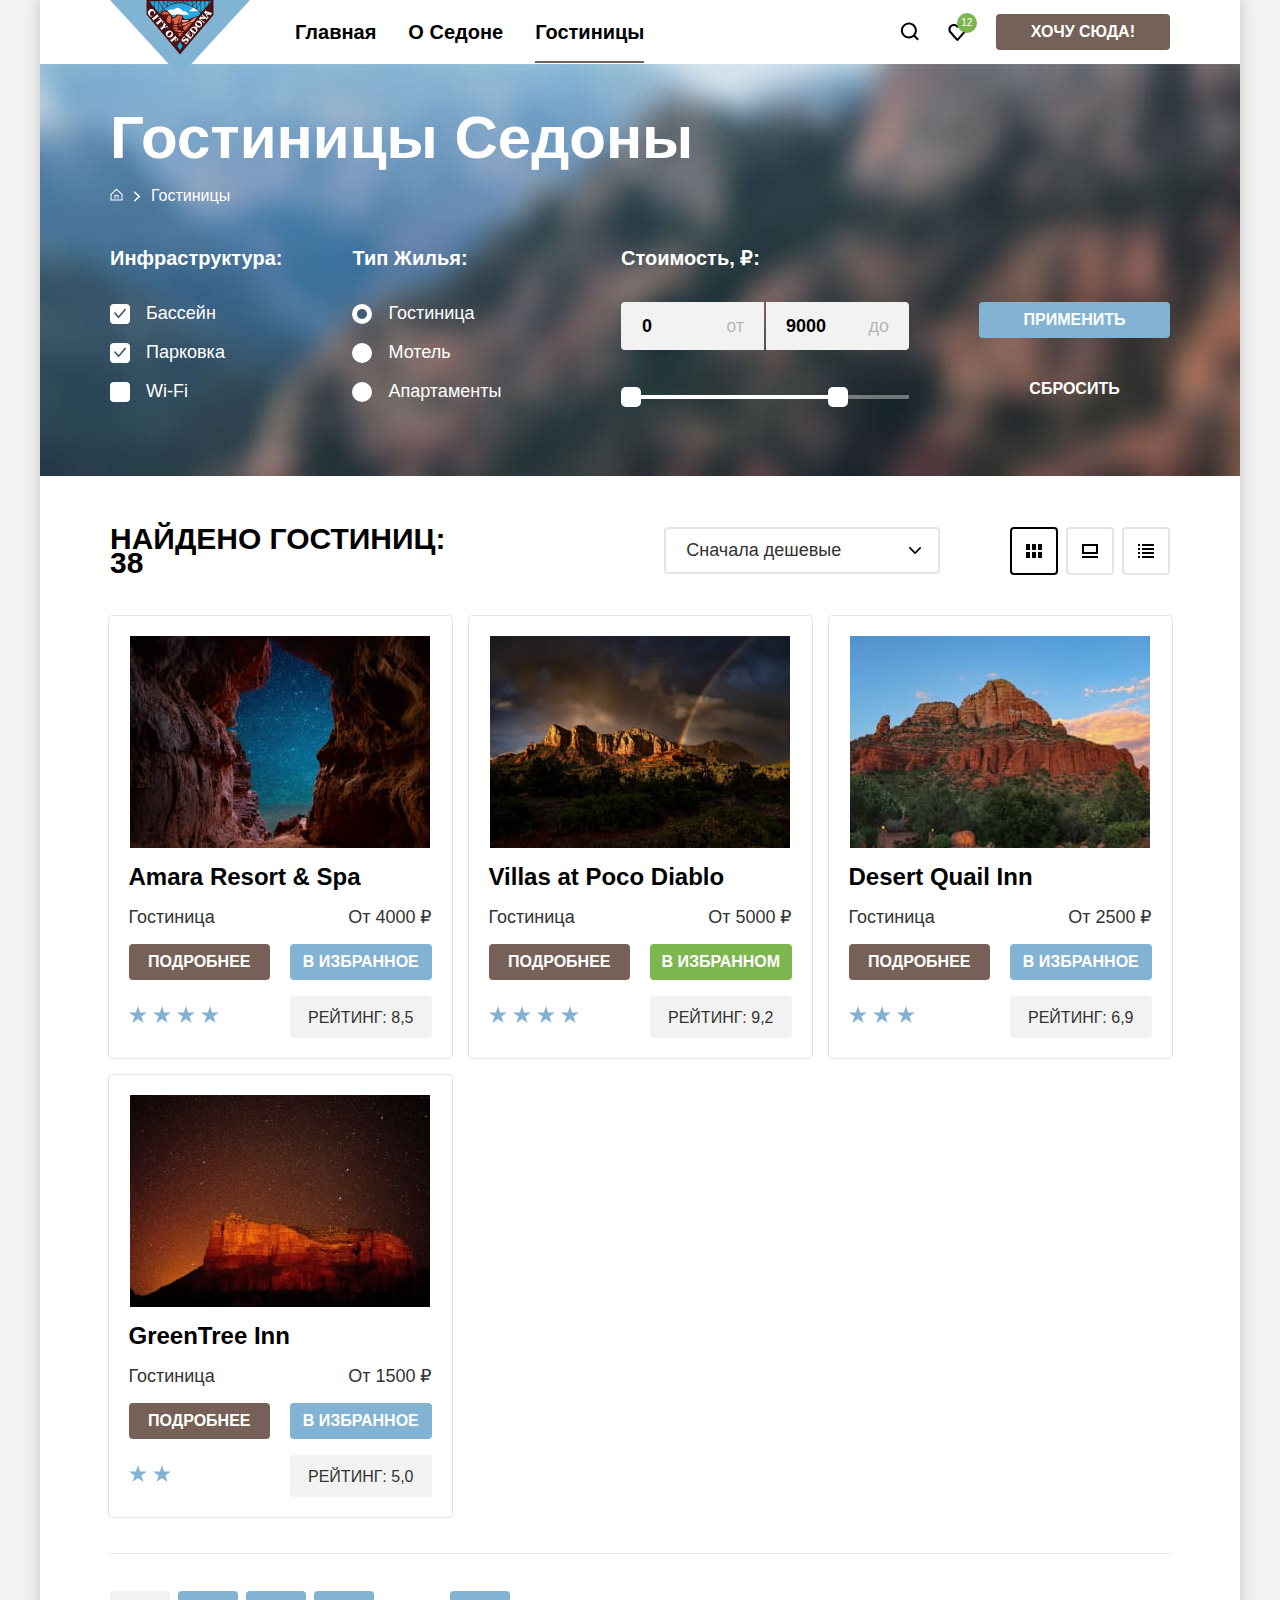
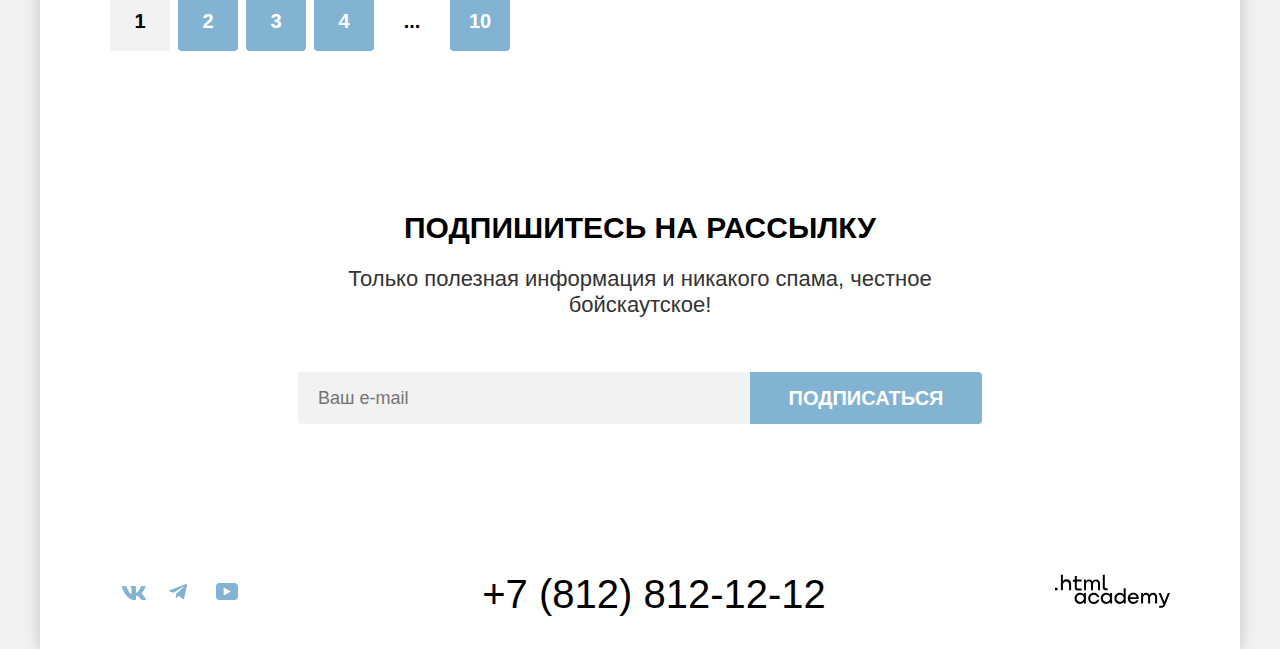
==== commit 31822244: "Обновление фавиконки" ====
--- a/catalogue.html
+++ b/catalogue.html
@@ -5,6 +5,7 @@
     <meta charset="utf-8">
     <title>HTML Academy: Седона</title>
     <link rel="stylesheet" href="styles/styles.css">
+    <link rel="icon" type="image/ico" sizes="32x32" href="images/common/favicon.ico">
   </head>
 
   <body>
@@ -12,7 +13,7 @@
       <header class="page-header">
         <nav class="navigation">
           <a class="navigation-logo" href="index.html">
-            <img class="page-header-logo" alt="Логотип Седона" src="images/common/logo.svg" width="140" height="70">
+            <img class="page-header-logo" alt="Логотип Седона." src="images/common/logo.svg" width="140" height="70">
           </a>
           <ul class="navigation-list">
             <li>
@@ -30,7 +31,7 @@
         <ul class="navigation-user">
           <li>
             <a class="navigation-link-search" href="#">
-              <span class="visually-hidden">Поиск
+              <span class="visually-hidden">Поиск.
               </span>
               <svg width="19" height="19" viewBox="0 0 19 19" fill="none" xmlns="http://www.w3.org/2000/svg">
                 <path
@@ -41,7 +42,7 @@
           </li>
           <li>
             <a class="navigation-link-likes" href="#">
-              <span class="visually-hidden">Избранное
+              <span class="visually-hidden">Избранное.
               </span>
               <svg width="19" height="17" viewBox="0 0 19 17" fill="none" xmlns="http://www.w3.org/2000/svg">
                 <path
@@ -60,7 +61,7 @@
 
       <main class="main-container main-inner">
 
-        <h1 class="visually-hidden">Каталог гостиниц</h1>
+        <h1 class="visually-hidden">Каталог гостиниц.</h1>
 
         <section class="filter-content">
 
@@ -75,7 +76,7 @@
                       d="M6.5 0.5L0.5 6.30006V12.5001H12.5V6.30006L6.5 0.5ZM11.5 11.5001H1.5V6.70005L6.5 1.9L11.5 6.70005V11.5001Z" />
                     <path d="M4.5 10.5001H5.5V8.00005H7.5V10.5001H8.5V7.00005H4.5V10.5001Z" />
                   </svg>
-                  <span class="visually-hidden">Главная</span>
+                  <span class="visually-hidden">Главная.</span>
                 </a>
               </li>
               <li class="breadcrumbs-item">
@@ -126,9 +127,9 @@
                 <div class="range-slider">
                   <div class="range-wrapper-inputs">
                     <label class="price-from" for="price-from">от</label>
-                    <input class="range-input-from" id="price-from" type="text" value="0">
+                    <input class="range-input-from" id="price-from" type="text" value="0" required>
                     <label class="price-to" for="price-to">до</label>
-                    <input class="range-input-to" id="price-to" type="text" value="9000">
+                    <input class="range-input-to" id="price-to" type="text" value="9000" required>
                   </div>
                   <div class="range-scale">
                     <div class="range-bar" style="left: 0; width: 220px">
@@ -156,7 +157,7 @@
         <section class="catalog-products">
 
           <div class="catalog-result">
-            <h2 class="visually-hidden">Список гостиниц с фильтрами</h2>
+            <h2 class="visually-hidden">Список гостиниц с фильтрами.</h2>
             <p>Найдено гостиниц: 38</p>
 
 
@@ -174,7 +175,7 @@
             <ul class="view">
               <li class="view-icon">
                 <a class="view-cards" href="#">
-                  <span class="visually-hidden">Показать карточки
+                  <span class="visually-hidden">Показать карточки.
                   </span>
                   <svg width="16" height="14" viewBox="0 0 16 14" fill="none" xmlns="http://www.w3.org/2000/svg">
                     <path d="M4 0H0V6H4V0Z" fill="black" />
@@ -188,7 +189,7 @@
               </li>
               <li class="view-icon">
                 <a class="view-slideshow" href="#">
-                  <span class="visually-hidden">Показать слайд-шоу
+                  <span class="visually-hidden">Показать слайд-шоу.
                   </span>
                   <svg width="16" height="14" viewBox="0 0 16 14" fill="none" xmlns="http://www.w3.org/2000/svg">
                     <g clip-path="url(#clip0_33548_952)">
@@ -205,7 +206,7 @@
               </li>
               <li class="view-icon">
                 <a class="view-list" href="#">
-                  <span class="visually-hidden">Показать список
+                  <span class="visually-hidden">Показать список.
                   </span>
                   <svg width="16" height="14" viewBox="0 0 16 14" fill="none" xmlns="http://www.w3.org/2000/svg">
                     <g clip-path="url(#clip0_33548_953)">
@@ -233,7 +234,7 @@
 
             <li class="product-card">
               <a class="product-card-link" href="product.html">
-                <img class="product-card-image" src="images/catalogue/hotels/hotel-1.jpg" alt="Ночное небо Амары"
+                <img class="product-card-image" src="images/catalogue/hotels/hotel-1.jpg" alt="Ночное небо Амары."
                   width="300" height="212">
                 <h3 class="product-card-title">Amara Resort & Spa</h3>
               </a>
@@ -247,7 +248,7 @@
               </div>
               <div class="rating">
                 <span class="star">
-                  <img src="images/catalogue/hotels/stars.svg" alt="Рейтинг 4 звезды" width="140" height="37">
+                  <img src="images/catalogue/hotels/stars.svg" alt="Рейтинг 4 звезды." width="140" height="37">
                 </span>
                 <a class="rating-button" href="#">рейтинг: 8,5</a>
               </div>
@@ -255,7 +256,7 @@
 
             <li class="product-card">
               <a class="product-card-link" href="product.html">
-                <img class="product-card-image" src="images/catalogue/hotels/hotel-2.jpg" alt="Вид на горы Poco Diablo"
+                <img class="product-card-image" src="images/catalogue/hotels/hotel-2.jpg" alt="Вид на горы Poco Diablo."
                   width="300" height="212">
                 <h3 class="product-card-title">Villas at Poco Diablo</h3>
               </a>
@@ -269,7 +270,7 @@
               </div>
               <div class="rating">
                 <span class="star">
-                  <img src="images/catalogue/hotels/stars-2.svg" alt="Рейтинг 4 звезды" width="140" height="37">
+                  <img src="images/catalogue/hotels/stars-2.svg" alt="Рейтинг 4 звезды." width="140" height="37">
                 </span>
                 <a class="rating-button" href="#">рейтинг: 9,2</a>
               </div>
@@ -277,8 +278,8 @@
 
             <li class="product-card">
               <a class="product-card-link" href="product.html">
-                <img class="product-card-image" src="images/catalogue/hotels/hotel-3.jpg" alt="Вид на пустыню Quail Inn"
-                  width="300" height="212">
+                <img class="product-card-image" src="images/catalogue/hotels/hotel-3.jpg"
+                  alt="Вид на пустыню Quail Inn." width="300" height="212">
                 <h3 class="product-card-title">Desert Quail Inn</h3>
               </a>
               <div class="product-card-price">
@@ -291,7 +292,7 @@
               </div>
               <div class="rating">
                 <span class="star">
-                  <img src="images/catalogue/hotels/stars-3.svg" alt="Рейтинг 3 звезды" width="140" height="37">
+                  <img src="images/catalogue/hotels/stars-3.svg" alt="Рейтинг 3 звезды." width="140" height="37">
                 </span>
                 <a class="rating-button" href="#">рейтинг: 6,9</a>
               </div>
@@ -300,7 +301,7 @@
             <li class="product-card">
               <a class="product-card-link" href="product.html">
                 <img class="product-card-image" src="images/catalogue/hotels/hotel-4.jpg"
-                  alt="Горы под звездным небом Седоны" width="300" height="212">
+                  alt="Горы под звездным небом Седоны." width="300" height="212">
                 <h3 class="product-card-title">GreenTree Inn</h3>
               </a>
               <div class="product-card-price">
@@ -313,7 +314,7 @@
               </div>
               <div class="rating">
                 <span class="star">
-                  <img src="images/catalogue/hotels/stars-4.svg" alt="Рейтинг 2 звезды" width="140" height="37">
+                  <img src="images/catalogue/hotels/stars-4.svg" alt="Рейтинг 2 звезды." width="140" height="37">
                 </span>
                 <a class="rating-button" href="#">рейтинг: 5,0</a>
               </div>
@@ -361,11 +362,11 @@
       <footer>
         <div class="footer-container">
           <section class="footer-social">
-            <h3 class="visually-hidden">Социальные сети</h3>
+            <h3 class="visually-hidden">Социальные сети.</h3>
             <ul class="footer-social-list">
               <li class="footer-social-item">
                 <a class="footer-link" href="https://vk.com/htmlacademy">
-                  <span class="visually-hidden">VK
+                  <span class="visually-hidden">VK.
                   </span>
                   <svg class="footer-icon" width="24" height="14" viewBox="0 0 24 14" fill="none"
                     xmlns="http://www.w3.org/2000/svg">
@@ -376,7 +377,7 @@
               </li>
               <li class="footer-social-item">
                 <a class="footer-link" href="https://t.me/htmlacademy">
-                  <span class="visually-hidden">Telegram
+                  <span class="visually-hidden">Telegram.
                   </span>
                   <svg class="footer-icon" width="18" height="16" viewBox="0 0 18 16" fill="none"
                     xmlns="http://www.w3.org/2000/svg">
@@ -387,7 +388,7 @@
               </li>
               <li class="footer-social-item">
                 <a class="footer-link" href="https://www.youtube.com/user/htmlacademyru">
-                  <span class="visually-hidden">YouTube
+                  <span class="visually-hidden">YouTube.
                   </span>
                   <svg class="footer-icon" width="22" height="17" viewBox="0 0 22 17" fill="none"
                     xmlns="http://www.w3.org/2000/svg">
--- a/styles/styles.css
+++ b/styles/styles.css
@@ -1,36 +1,18 @@
 @font-face {
-  font-family: "PT Sans";
+  font-family: "PT Sans", sans-serif;
   font-weight: 400;
   font-style: normal;
 
-  src: url("../fonts/pt-sans-regular.woff2") format("woff2");
+  src: url("../fonts/ptsans-400.woff2") format("woff2");
   font-display: swap;
 }
 
 @font-face {
-  font-family: "PT Sans";
+  font-family: "PT Sans", sans-serif;
   font-weight: 700;
   font-style: normal;
 
-  src: url("../fonts/pt-sans-bold.woff2") format("woff2");
-  font-display: swap;
-}
-
-@font-face {
-  font-family: "PT Sans";
-  font-weight: 400;
-  font-style: italic;
-
-  src: url("../fonts/pt-sans-italic.woff2") format("woff2");
-  font-display: swap;
-}
-
-@font-face {
-  font-family: "PT Sans";
-  font-weight: 700;
-  font-style: italic;
-
-  src: url("../fonts/pt-sans-bold-italic.woff2") format("woff2");
+  src: url("../fonts/ptsans-700.woff2") format("woff2");
   font-display: swap;
 }
 
@@ -55,6 +37,10 @@
   background-color: #f2f2f2;
 }
 
+.display-block {
+  display: block;
+}
+
 .main-container {
   flex-grow: 1;
 }
@@ -86,6 +72,7 @@
 }
 
 .button-brown-small {
+  font-family: "PT Sans", sans-serif;
   font-size: 16px;
   font-weight: 700;
   line-height: 20px;
@@ -102,6 +89,8 @@
   border: none;
   border-radius: 4px;
   background-color: #756157;
+
+  align-items: center;
 }
 
 .button-brown-small:hover,
@@ -120,6 +109,7 @@
 }
 
 .button-brown-big {
+  font-family: "PT Sans", sans-serif;
   font-size: 20px;
   font-weight: 700;
   line-height: 36px;
@@ -138,6 +128,7 @@
   background-color: #756157;
 
   justify-content: center;
+  align-items: center;
 }
 
 .button-brown-big:hover,
@@ -156,6 +147,7 @@
 }
 
 .button-blue-small {
+  font-family: "PT Sans", sans-serif;
   font-size: 16px;
   font-weight: 700;
   line-height: 20px;
@@ -174,6 +166,7 @@
   background-color: #82b3d3;
 
   justify-content: center;
+  align-items: center;
 }
 
 .button-blue-small:hover,
@@ -192,6 +185,7 @@
 }
 
 .button-blue-big {
+  font-family: "PT Sans", sans-serif;
   font-size: 20px;
   font-weight: 700;
   line-height: 36px;
@@ -229,6 +223,7 @@
 }
 
 .button-basic-small {
+  font-family: "PT Sans", sans-serif;
   font-size: 16px;
   font-weight: 700;
   font-style: normal;
@@ -261,7 +256,7 @@
 }
 
 .button-basic-small:active {
-  background-color: #ffffff4d;
+  color: #ffffff4d;
 }
 
 .button-basic-small:disabled {
@@ -269,16 +264,20 @@
 }
 
 .button-green {
+  font-family: "PT Sans", sans-serif;
   font-size: 16px;
   font-weight: 700;
 
   display: flex;
+
+  height: 100%;
+  padding: 8px 0;
 
   cursor: pointer;
   text-transform: uppercase;
 
   color: #fff;
-  border: 3px solid transparent;
+  border: none;
   border-radius: 4px;
   background-color: #7db54f;
 
@@ -327,13 +326,13 @@
   display: flex;
 
   max-width: 620px;
-  padding-left: 160px;
+  padding-left: 185px;
 
   list-style-type: none;
 
   flex-wrap: wrap;
   align-items: center;
-  gap: 30px;
+  gap: 32px;
 }
 
 .navigation-user {
@@ -345,7 +344,11 @@
   list-style-type: none;
 
   align-items: center;
-  gap: 20px;
+  gap: 29px;
+}
+
+.navigation-user li:nth-child(-n + 2) {
+  margin-top: 5px;
 }
 
 .navigation-link {
@@ -362,7 +365,7 @@
 
 .navigation-current .navigation-link::after {
   position: absolute;
-  bottom: -22px;
+  bottom: -20px;
   left: 0;
 
   width: 100%;
@@ -381,7 +384,7 @@
   font-size: 10px;
 
   position: absolute;
-  top: -14px;
+  top: -12px;
   right: -10px;
 
   display: flex;
@@ -403,47 +406,50 @@
 
   text-transform: uppercase;
 
+  padding: 8px 35px;
+
   color: #fff;
 }
 
 .hero {
+  position: relative;
+
+  min-height: 485px;
+
   background-color: #82b3d3;
   background-image: url("../images/main/index-background.jpg");
   background-repeat: no-repeat;
+  background-size: cover;
 }
 
 .hero p {
   margin-bottom: 0;
+}
+
+.hero::after {
+  position: absolute;
+  right: 0;
+  bottom: 0;
+
+  width: 100%;
+  height: 57px;
+
+  content: "";
+
+  background-image: url("data:image/svg+xml,%3Csvg width='1200' height='57' fill='none' xmlns='http://www.w3.org/2000/svg'%3E%3Cg clip-path='url(%23a)'%3E%3Cpath d='M0 57V0l250 24V0l350 57L950 0v24l250-24v57H0Z' fill='%23fff'/%3E%3C/g%3E%3Cdefs%3E%3CclipPath id='a'%3E%3Cpath fill='%23fff' d='M0 0h1200v57H0z'/%3E%3C/clipPath%3E%3C/defs%3E%3C/svg%3E");
 }
 
 .hero-img {
   width: 458px;
   height: 352px;
+
+  margin: 0 auto;
+  padding-top: 50px;
 }
 
 .welcome {
   width: 100%;
-  height: 100%;
-  margin: 51px 371px 0;
-}
-
-.hero-top {
-  position: relative;
-
-  min-height: 485px;
-}
-
-.hero-top::after {
-  position: absolute;
-  right: 0;
-  bottom: 0;
-
-  width: 100%;
-  height: 57px;
-
-  content: "";
-
-  background-image: url("data:image/svg+xml,%3Csvg width='1200' height='57' fill='none' xmlns='http://www.w3.org/2000/svg'%3E%3Cg clip-path='url(%23a)'%3E%3Cpath d='M0 57V0l250 24V0l350 57L950 0v24l250-24v57H0Z' fill='%23fff'/%3E%3C/g%3E%3Cdefs%3E%3CclipPath id='a'%3E%3Cpath fill='%23fff' d='M0 0h1200v57H0z'/%3E%3C/clipPath%3E%3C/defs%3E%3C/svg%3E");
+  height: auto;
 }
 
 .hero-bottom {
@@ -453,17 +459,22 @@
 }
 
 .hero-bottom h2 {
+  font-weight: 700;
+  font-size: 30px;
   line-height: 36px;
 
   margin: 0;
-  padding: 69px 290px 25px;
+  padding: 69px 285px 25px;
 
   text-transform: uppercase;
 }
 
 .hero-bottom p {
+  font-size: 22px;
+  line-height: 26px;
+
   margin: 0;
-  padding: 0 274px 90px 275px;
+  padding: 0 270px 90px 275px;
 }
 
 .advantages-list {
@@ -482,12 +493,17 @@
 
   width: 400px;
   min-height: 384px;
-  padding: 80px 85px 0 85px;
+  padding: 85px 80px;
+}
+
+.big-photo {
+  height: 100%;
+  object-fit: cover;
 }
 
 .centered-content {
   margin: auto;
-  padding: 0 85px;
+  padding: 85px;
 }
 
 .advantages-title {
@@ -497,7 +513,7 @@
   position: relative;
 
   width: 175px;
-  margin: 0 auto 62px;
+  margin: 0 auto 60px;
 
   text-align: center;
   text-transform: uppercase;
@@ -505,8 +521,6 @@
 
 .advantages-description {
   line-height: 21px;
-
-  margin: 0;
 
   text-align: center;
 }
@@ -523,29 +537,15 @@
   order: 2;
 }
 
-.true-town .advantages-title::after,
-.diablo-bridge .advantages-title::after {
-  position: absolute;
-  top: 85px;
-  left: 55px;
-
-  width: 60px;
-  height: 2px;
-
-  content: "";
-
-  background-color: #ffffff4d;
-}
-
 .blue {
   color: #fff;
   background-color: #82b3d3;
 }
 
-.light-blue {
-  display: flex;
-
-  padding: 0 85px;
+.gray-blue {
+  display: flex;
+
+  padding: 85px 80px;
 
   color: #000;
   background-color: #83b3d333;
@@ -553,10 +553,10 @@
   align-items: center;
 }
 
-.trans-blue {
-  display: flex;
-
-  padding: 0 85px;
+.light-blue {
+  display: flex;
+
+  padding: 85px 80px;
 
   color: #000;
   background-color: #83b3d31f;
@@ -564,39 +564,65 @@
   align-items: center;
 }
 
-.trans-blue .advantages-title::after,
-.light-blue .advantages-title::after {
-  position: absolute;
-  top: 85px;
-  left: 60px;
+.trans-blue {
+  display: flex;
+
+  padding: 85px 80px;
+
+  color: #000;
+  background-color: #83b3d31f;
+
+  align-items: center;
+}
+
+.advantages-title::after {
+  position: absolute;
+  bottom: -31px;
+  left: 50%;
+  transform: translateX(-50%);
 
   width: 60px;
   height: 2px;
 
   content: "";
-
+}
+
+.true-town .advantages-title::after,
+.diablo-bridge .advantages-title::after {
+  background-color: #ffffff4d;
+}
+
+.trans-blue .advantages-title::after,
+.gray-blue .advantages-title::after,
+.light-blue .advantages-title::after {
   background-color: #0000004d;
 }
 
 .icon {
   position: relative;
 
-  padding-top: 100px;
+  padding-top: 75px;
+
+  width: 100%;
 }
 
 .icon-title {
   font-size: 24px;
   line-height: 28px;
 
-  margin: 0 0 30px;
+  margin: 22px 0 30px;
 
   text-align: center;
   text-transform: uppercase;
 }
 
+.icon .advantages-description {
+  margin: 0;
+}
+
 .icon::after {
   position: absolute;
-  top: 0;
+  top: -5px;
   left: 50%;
 
   display: block;
@@ -625,47 +651,53 @@
 }
 
 .interested {
-  min-height: 406px;
   padding: 96px 304px;
 
   text-align: center;
 }
 
+.interested .button-brown-big {
+  margin: 0 108px;
+}
+
 .interested-title {
+  font-family: "PT Sans", sans-serif;
+  font-style: normal;
+  font-weight: 700;
   font-size: 30px;
   line-height: 36px;
 
+  margin: -5px;
+
   text-transform: uppercase;
 }
 
 .interested-description {
+  font-family: "PT Sans", sans-serif;
+  font-style: normal;
+  font-weight: 400;
   font-size: 22px;
-  font-weight: 400;
-  font-style: normal;
   line-height: 26px;
 
+  margin: 25px 0 55px;
+
   color: #333;
 }
 
 .subscribe {
-  display: flex;
-  flex-direction: column;
-
-  min-height: 415px;
-  padding: 96px 258px 104px;
+  min-height: 417px;
+  padding: 96px 0;
 
   text-align: center;
 
   color: #fff;
   background-color: #82b3d3;
   background-image: url("../images/main/subscribe.jpg");
+  background-size: cover;
+  background-position: top center;
   background-repeat: no-repeat;
 
   justify-content: center;
-}
-
-.subscribe-content {
-  padding: 0 105px 0;
 }
 
 .subscribe-title {
@@ -681,15 +713,16 @@
   font-size: 22px;
   line-height: 26px;
 
-  margin: 0 0 54px;
+  margin: 0 0 55px;
 }
 
 .subscribe-email {
   display: flex;
+  justify-content: center;
 }
 
 .subscribe-input {
-  font-family: "PT Sans";
+  font-family: "PT Sans", sans-serif;
   font-size: 18px;
 
   width: 452px;
@@ -722,7 +755,7 @@
   display: flex;
 
   max-width: 142px;
-  margin: 0;
+  margin: 0 0 0 12px;
   padding: 0;
 
   list-style-type: none;
@@ -755,6 +788,8 @@
 
   text-decoration: none;
 
+  margin-left: -10px;
+
   color: inherit;
 }
 
@@ -781,11 +816,13 @@
 
 .filter-content {
   min-height: 412px;
-  padding: 35px 70px 10px 70px;
+  padding: 35px 70px 50px;
 
   color: #fff;
   background-color: #756157;
   background-image: url("../images/catalogue/hotels/filter.jpg");
+  background-size: cover;
+  background-position: top center;
   background-repeat: no-repeat;
 }
 
@@ -835,6 +872,7 @@
 
 .breadcrumbs-main::after {
   position: absolute;
+  top: 1px;
   left: 23px;
 
   width: 8px;
@@ -974,6 +1012,8 @@
 .range-wrapper-inputs {
   position: relative;
 
+  height: 48px;
+
   display: flex;
 
   justify-content: center;
@@ -983,7 +1023,7 @@
   position: relative;
 
   height: 4px;
-  margin: 36px 0 16px;
+  margin: 45px 0 16px;
 
   background-color: #ffffff60;
 }
@@ -1028,7 +1068,7 @@
 
 .toggle-max {
   top: -8px;
-  right: 0;
+  right: -7px;
 }
 
 .filter-buttons {
@@ -1037,7 +1077,7 @@
 
   width: 191px;
 
-  gap: 32px;
+  gap: 30px;
 }
 
 .price {
@@ -1051,7 +1091,7 @@
 .price-from {
   position: absolute;
   top: 12px;
-  right: 162px;
+  right: 165px;
 
   color: #00000045;
 }
@@ -1059,7 +1099,7 @@
 .price-to {
   position: absolute;
   top: 12px;
-  right: 22px;
+  right: 20px;
 
   color: #00000045;
 }
@@ -1069,7 +1109,7 @@
 
   width: 143px;
   margin-right: 2px;
-  padding: 12px 20px;
+  padding: 12px 18px;
 
   border: 3px solid transparent;
   border-radius: 4px 0 0 4px;
@@ -1080,7 +1120,7 @@
   font: inherit;
 
   width: 143px;
-  padding: 12px 20px;
+  padding: 12px 17px;
 
   border: 3px solid transparent;
   border-radius: 0 4px 4px 0;
@@ -1110,6 +1150,14 @@
   background-color: #f2f2f2;
 }
 
+.range-input-from:active {
+  padding: 12px 18px 12px 19px;
+}
+
+.range-input-to:active {
+  padding: 12px 19px 12px 18px;
+}
+
 .range-input::-webkit-outer-spin-button,
 .range-input::-webkit-inner-spin-button {
   appearance: none;
@@ -1120,7 +1168,7 @@
   display: flex;
   flex-direction: column;
 
-  padding: 50px 70px 60px;
+  padding: 50px 70px 45px;
 
   gap: 40px;
 }
@@ -1145,13 +1193,17 @@
 }
 
 .select-control {
+  -webkit-appearance: none;
+  font-family: "PT Sans", sans-serif;
   font-size: 18px;
+  line-height: 21px;
 
   width: 292px;
   margin: 0 70px 0 0;
   padding: 11px 0 11px 20px;
 
   color: #333;
+  background-color: #fff;
   border: 2px solid #e5e5e5;
   border-radius: 4px;
 }
@@ -1166,7 +1218,7 @@
   content: "";
 
   background-color: #fff;
-  background-image: url("data:image/svg xml,<svg xmlns='http://www.w3.org/2000/svg' width='12' height='9' fill='none'><path fill='#000' d='m6.67 7.71 5.1-5.3c.3-.3.3-.9 0-1.2-.3-.3-.9-.3-1.2 0l-4.5 4.7-4.5-4.7c-.3-.3-.9-.3-1.2 0-.2.1-.3.4-.3.6 0 .2.1.4.3.6l5.1 5.3c.3.4.9.4 1.2 0Z'/></svg>");
+  background-image: url("data:image/svg+xml,%3Csvg xmlns='http://www.w3.org/2000/svg' width='12' height='9' fill='none'%3E%3Cpath fill='%23000' d='m6.67 7.71 5.1-5.3c.3-.3.3-.9 0-1.2-.3-.3-.9-.3-1.2 0l-4.5 4.7-4.5-4.7c-.3-.3-.9-.3-1.2 0-.2.1-.3.4-.3.6 0 .2.1.4.3.6l5.1 5.3c.3.4.9.4 1.2 0Z'/%3E%3C/svg%3E");
   background-repeat: no-repeat;
   background-position: center;
 }
@@ -1232,6 +1284,7 @@
 
 .product-list {
   display: grid;
+  justify-content: center;
 
   margin: 0;
   padding: 0;
@@ -1258,7 +1311,12 @@
 }
 
 .product-card h3 {
-  margin: 8px 0 0 0;
+  font-size: 24px;
+  line-height: 28px;
+
+  text-align: start;
+
+  margin: 10px 0 0 0;
 }
 
 .product-card-buttons,
@@ -1270,10 +1328,8 @@
 }
 
 .product-card-link {
-  font-size: 24px;
-  line-height: 28px;
-
   text-decoration: none;
+  text-align: center;
 
   color: #000;
 }
@@ -1286,10 +1342,13 @@
 
 .product-card-price p {
   margin: 0;
+  text-transform: capitalize;
 }
 
 .product-card .button-blue-small {
   padding: 8px;
+
+  height: 100%;
 }
 
 .product-card .button-brown-small {
@@ -1318,9 +1377,10 @@
 
 .pagination {
   display: flex;
-
-  margin: 0;
-  padding: 40px 0;
+  flex-wrap: wrap;
+
+  margin-top: -5px;
+  padding: 37px 0 0;
 
   list-style: none;
 
@@ -1330,7 +1390,7 @@
 }
 
 .pagination-item {
-  width: 60px;
+  min-width: 60px;
   height: 60px;
 
   border-radius: 4px;
@@ -1390,7 +1450,7 @@
   flex-direction: column;
 
   min-height: 415px;
-  padding: 96px 258px 104px;
+  padding: 96px 258px 100px;
 
   text-align: center;
 }
@@ -1445,6 +1505,7 @@
 .modal-close-button {
   position: absolute;
   left: 613px;
+  top: 65px;
 
   width: 52px;
   height: 52px;
@@ -1476,16 +1537,25 @@
   font-size: 30px;
   line-height: 36px;
 
-  margin: 0 164px 64px 0;
+  margin: 0 0 65px 0;
 
   text-transform: uppercase;
+}
+
+.travel-gap {
+  display: grid;
+  row-gap: 20px;
 }
 
 .travel-group-depart,
 .travel-group-return {
   position: relative;
 
-  margin: 0 0 23px;
+  display: grid;
+  align-items: center;
+  grid-template-columns: 137px 440px;
+
+  margin: 0;
 }
 
 .travel-group-depart::after,
@@ -1513,7 +1583,7 @@
 }
 
 .travel-group-depart label {
-  margin-right: 24px;
+  margin: -5px 24px 0 0;
 }
 
 .travel-group-return label {
@@ -1521,7 +1591,7 @@
 }
 
 .travel-form-field {
-  font-family: "PT Sans";
+  font-family: "PT Sans", sans-serif;
   font-size: 18px;
   font-weight: 700;
 
@@ -1546,6 +1616,8 @@
 }
 
 .travel-form-field:active {
+  padding: 14px 20px 14px 21px;
+
   border: 2px solid #000;
 }
 
@@ -1553,8 +1625,9 @@
   font-size: 16px;
   line-height: 21px;
 
-  margin-left: 137px;
-  padding: 0 20px;
+  grid-column: 2 / 3;
+
+  padding-left: 20px;
 
   color: #333;
 }
@@ -1577,8 +1650,17 @@
 
   height: 48px;
 
-  align-items: center;
   gap: 46px;
+}
+
+.travel-quantity p {
+  margin-top: 17px;
+}
+
+.kids {
+  align-items: flex-start;
+
+  gap: 52px;
 }
 
 .quantity-kids {
@@ -1591,14 +1673,27 @@
 .quantity-buttons {
   display: flex;
 
+  margin-top: 5px;
+
   border-radius: 4px;
   background-color: #f2f2f2;
 }
 
-.quantity-buttons span {
+.quantity-buttons input {
+  font-family: "PT Sans", sans-serif;
+  font-weight: 700;
+  font-size: 18px;
+
   width: 31px;
   height: 48px;
-  padding: 14px 10px;
+
+  padding: 0 10px;
+  border: none;
+  background-color: #f2f2f2;
+}
+
+.quantity-buttons input:focus {
+  outline: none;
 }
 
 .minus-button,
@@ -1693,18 +1788,19 @@
 }
 
 .tooltip-text {
-  font-family: "PT Sans";
+  font-family: "PT Sans", sans-serif;
   font-size: 16px;
   line-height: 20px;
+  text-align: initial;
 
   position: absolute;
   top: 30px;
-  left: -116px;
+  left: -123px;
 
   display: none;
 
   width: 256px;
-  height: 143px;
+  min-height: 143px;
   padding: 15px 18px 18px 22px;
 
   color: #fff;
@@ -1716,7 +1812,7 @@
 .tooltip-text::before {
   position: absolute;
   top: -6px;
-  right: 50%;
+  right: 122px;
 
   width: 13px;
   height: 13px;
@@ -1730,7 +1826,7 @@
 .modal-button {
   width: 100%;
   height: 60px;
-  margin-top: 48px;
+  margin-top: 55px;
 
   border-radius: 10px;
 }
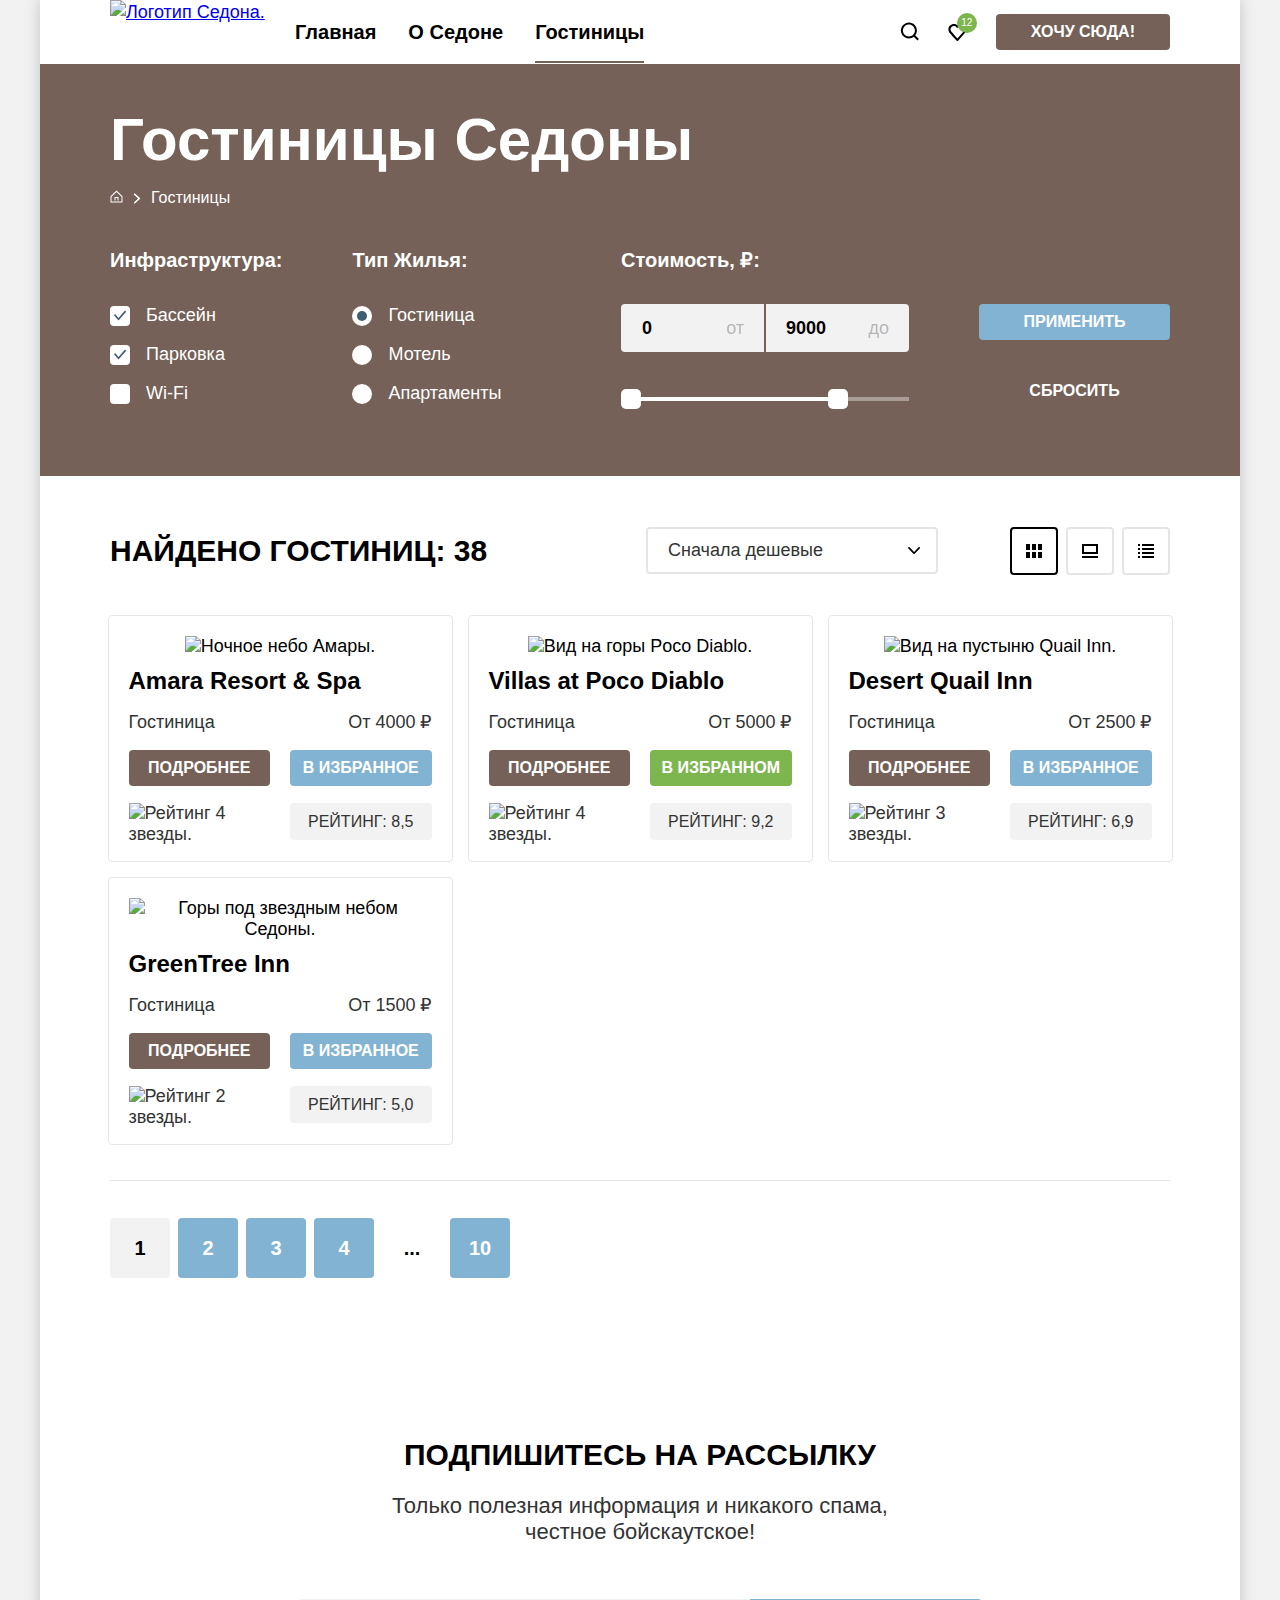
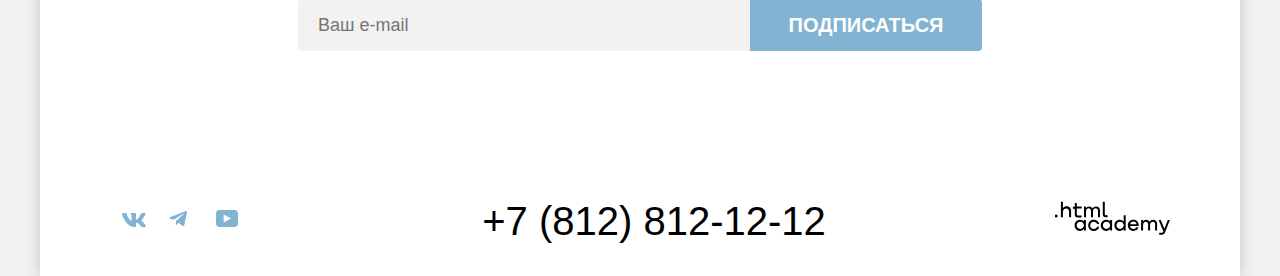
==== commit 75213501: "Merge pull request #12 from vhs-cake/master" ====
--- a/catalogue.html
+++ b/catalogue.html
@@ -160,17 +160,18 @@
             <h2 class="visually-hidden">Список гостиниц с фильтрами.</h2>
             <p>Найдено гостиниц: 38</p>
 
-
-            <select class="select-control" aria-label="Сортировка">
-
-              <option value="cheap">Сначала дешевые
-              </option>
-              <option value="popular">Сначала популярные
-              </option>
-              <option value="expensive">Сначала дорогие
-              </option>
-
-            </select>
+            <div class="select-wrapper">
+              <select class="select-control" aria-label="Сортировка">
+
+                <option value="cheap">Сначала дешевые
+                </option>
+                <option value="popular">Сначала популярные
+                </option>
+                <option value="expensive">Сначала дорогие
+                </option>
+
+              </select>
+            </div>
 
             <ul class="view">
               <li class="view-icon">
@@ -346,11 +347,10 @@
         </section>
 
         <section class="subscribe-inner">
-          <div class="subscribe-content">
-            <h2 class="subscribe-title-inner">Подпишитесь на рассылку</h2>
-            <p class="subscribe-description-inner">Только полезная информация и никакого спама, честное бойскаутское!
-            </p>
-          </div>
+          <h2 class="subscribe-title">Подпишитесь на рассылку</h2>
+          <p class="subscribe-description-inner">Только полезная информация и никакого спама,<span
+              class="display-block">честное бойскаутское!</span>
+          </p>
           <form class="subscribe-email" action="#" method="get">
             <input class="subscribe-input" type="text" name="input-email" placeholder="Ваш e-mail">
             <button class="button-blue-big subscribe-button" type="submit">Подписаться</button>
@@ -401,6 +401,8 @@
           </section>
           <a class="footer-social-address-phone" href="tel:+78128121212">+7 (812) 812-12-12</a>
           <a href="https://htmlacademy.ru/">
+            <span class="visually-hidden">Сайт разработчика.
+            </span>
             <svg class="footer-logo" width="115" height="34" viewBox="0 0 115 34" xmlns="http://www.w3.org/2000/svg">
               <path d="M0 13.7232V16.3232H2.5V13.7232H0Z" />
               <path
--- a/styles/styles.css
+++ b/styles/styles.css
@@ -1,5 +1,5 @@
 @font-face {
-  font-family: "PT Sans", sans-serif;
+  font-family: "PT Sans";
   font-weight: 400;
   font-style: normal;
 
@@ -8,16 +8,12 @@
 }
 
 @font-face {
-  font-family: "PT Sans", sans-serif;
+  font-family: "PT Sans";
   font-weight: 700;
   font-style: normal;
 
   src: url("../fonts/ptsans-700.woff2") format("woff2");
   font-display: swap;
-}
-
-* {
-  box-sizing: border-box;
 }
 
 html {
@@ -73,13 +69,14 @@
 
 .button-brown-small {
   font-family: "PT Sans", sans-serif;
+  font-style: normal;
   font-size: 16px;
   font-weight: 700;
   line-height: 20px;
 
   display: flex;
 
-  padding: 8px 50px;
+  padding: 8px;
 
   cursor: pointer;
   text-decoration: none;
@@ -110,13 +107,14 @@
 
 .button-brown-big {
   font-family: "PT Sans", sans-serif;
+  font-style: normal;
   font-size: 20px;
   font-weight: 700;
   line-height: 36px;
 
-  display: flex;
-
-  padding: 8px 50px;
+  display: inline-block;
+
+  padding: 8px;
 
   cursor: pointer;
   text-decoration: none;
@@ -126,9 +124,6 @@
   border: none;
   border-radius: 4px;
   background-color: #756157;
-
-  justify-content: center;
-  align-items: center;
 }
 
 .button-brown-big:hover,
@@ -148,13 +143,14 @@
 
 .button-blue-small {
   font-family: "PT Sans", sans-serif;
+  font-style: normal;
   font-size: 16px;
   font-weight: 700;
   line-height: 20px;
 
   display: flex;
 
-  padding: 8px 50px;
+  padding: 8px;
 
   cursor: pointer;
   text-decoration: none;
@@ -186,13 +182,14 @@
 
 .button-blue-big {
   font-family: "PT Sans", sans-serif;
+  font-style: normal;
   font-size: 20px;
   font-weight: 700;
   line-height: 36px;
 
   display: flex;
 
-  padding: 8px 50px;
+  padding: 8px;
 
   cursor: pointer;
   text-decoration: none;
@@ -231,7 +228,7 @@
 
   display: flex;
 
-  padding: 8px 50px;
+  padding: 8px;
 
   cursor: pointer;
   text-decoration: none;
@@ -265,8 +262,10 @@
 
 .button-green {
   font-family: "PT Sans", sans-serif;
+  font-style: normal;
+  font-weight: 700;
   font-size: 16px;
-  font-weight: 700;
+  line-height: 20px;
 
   display: flex;
 
@@ -352,7 +351,10 @@
 }
 
 .navigation-link {
+  font-family: "PT Sans", sans-serif;
+  font-style: normal;
   font-size: 20px;
+  line-height: 24px;
   font-weight: 700;
 
   position: relative;
@@ -381,6 +383,10 @@
 }
 
 .likes-quantity {
+  font-family: "PT Sans", sans-serif;
+  font-style: normal;
+  font-weight: 400;
+  line-height: 10px;
   font-size: 10px;
 
   position: absolute;
@@ -401,6 +407,9 @@
 }
 
 .i-want {
+  font-family: "PT Sans", sans-serif;
+  font-style: normal;
+  font-weight: 700;
   font-size: 16px;
   line-height: 20px;
 
@@ -459,6 +468,8 @@
 }
 
 .hero-bottom h2 {
+  font-family: "PT Sans", sans-serif;
+  font-style: normal;
   font-weight: 700;
   font-size: 30px;
   line-height: 36px;
@@ -470,6 +481,9 @@
 }
 
 .hero-bottom p {
+  font-family: "PT Sans", sans-serif;
+  font-style: normal;
+  font-weight: 400;
   font-size: 22px;
   line-height: 26px;
 
@@ -489,6 +503,8 @@
 }
 
 .advantages-item {
+  box-sizing: border-box;
+
   display: flex;
 
   width: 400px;
@@ -507,6 +523,9 @@
 }
 
 .advantages-title {
+  font-family: "PT Sans", sans-serif;
+  font-style: normal;
+  font-weight: 700;
   font-size: 24px;
   line-height: 28px;
 
@@ -607,6 +626,9 @@
 }
 
 .icon-title {
+  font-family: "PT Sans", sans-serif;
+  font-style: normal;
+  font-weight: 700;
   font-size: 24px;
   line-height: 28px;
 
@@ -639,25 +661,25 @@
 }
 
 .icon-hotels::after {
-  background-image: url(../images/main/advantages/Advantage-icon.svg);
+  background-image: url("../images/main/advantages/Advantage-icon.svg");
 }
 
 .icon-food::after {
-  background-image: url(../images/main/advantages/Advantage-icon-2.svg);
+  background-image: url("../images/main/advantages/Advantage-icon-2.svg");
 }
 
 .icon-souvenirs::after {
-  background-image: url(../images/main/advantages/Advantage-icon-3.svg);
+  background-image: url("../images/main/advantages/Advantage-icon-3.svg");
 }
 
 .interested {
-  padding: 96px 304px;
+  padding: 96px 0;
 
   text-align: center;
 }
 
 .interested .button-brown-big {
-  margin: 0 108px;
+  min-width: 360px;
 }
 
 .interested-title {
@@ -685,6 +707,8 @@
 }
 
 .subscribe {
+  box-sizing: border-box;
+
   min-height: 417px;
   padding: 96px 0;
 
@@ -701,6 +725,9 @@
 }
 
 .subscribe-title {
+  font-family: "PT Sans", sans-serif;
+  font-style: normal;
+  font-weight: 700;
   font-size: 30px;
   line-height: 36px;
 
@@ -710,6 +737,9 @@
 }
 
 .subscribe-description {
+  font-family: "PT Sans", sans-serif;
+  font-style: normal;
+  font-weight: 400;
   font-size: 22px;
   line-height: 26px;
 
@@ -722,8 +752,13 @@
 }
 
 .subscribe-input {
-  font-family: "PT Sans", sans-serif;
+  box-sizing: border-box;
+
+  font-family: "PT Sans", sans-serif;
+  font-style: normal;
+  font-weight: 400;
   font-size: 18px;
+  line-height: 24px;
 
   width: 452px;
   padding: 14px 0 14px 20px;
@@ -742,6 +777,8 @@
 }
 
 .footer-container {
+  box-sizing: border-box;
+
   display: flex;
 
   min-height: 120px;
@@ -783,6 +820,9 @@
 }
 
 .footer-social-address-phone {
+  font-family: "PT Sans", sans-serif;
+  font-style: normal;
+  font-weight: 400;
   font-size: 40px;
   line-height: 40px;
 
@@ -815,8 +855,10 @@
 }
 
 .filter-content {
+  box-sizing: border-box;
+
   min-height: 412px;
-  padding: 35px 70px 50px;
+  padding: 37px 70px 50px;
 
   color: #fff;
   background-color: #756157;
@@ -831,6 +873,7 @@
 }
 
 .filter-title {
+  font-family: "PT Sans", sans-serif;
   font-size: 60px;
   font-weight: 700;
   font-style: normal;
@@ -855,6 +898,9 @@
 }
 
 .breadcrumbs {
+  font-family: "PT Sans", sans-serif;
+  font-style: normal;
+  font-weight: 400;
   font-size: 16px;
   line-height: 21px;
 
@@ -909,6 +955,9 @@
 }
 
 .catalog-filter-title {
+  font-family: "PT Sans", sans-serif;
+  font-style: normal;
+  line-height: 24px;
   font-size: 20px;
   font-weight: 700;
 
@@ -1081,6 +1130,9 @@
 }
 
 .price {
+  font-family: "PT Sans", sans-serif;
+  font-style: normal;
+  line-height: 24px;
   font-size: 20px;
   font-weight: 700;
 
@@ -1105,6 +1157,8 @@
 }
 
 .range-input-from {
+  box-sizing: border-box;
+
   font: inherit;
 
   width: 143px;
@@ -1117,6 +1171,8 @@
 }
 
 .range-input-to {
+  box-sizing: border-box;
+
   font: inherit;
 
   width: 143px;
@@ -1174,32 +1230,47 @@
 }
 
 .catalog-result {
+  font-family: "PT Sans", sans-serif;
+  font-style: normal;
+  line-height: 36px;
   font-size: 30px;
   font-weight: 700;
 
+  display: flex;
+
+  min-height: 49px;
+
+  text-transform: uppercase;
+
+  align-items: center;
+}
+
+.catalog-result p {
+  font-family: "PT Sans", sans-serif;
+  font-style: normal;
+  font-weight: 700;
+  font-size: 30px;
+  line-height: 36px;
+
+  margin: 0 auto 0 0;
+}
+
+.select-wrapper {
   position: relative;
 
-  display: flex;
-
-  min-height: 49px;
-
-  text-transform: uppercase;
-
-  align-items: center;
-}
-
-.catalog-result p {
-  margin: 0 200px 0 0;
+  margin: 0 72px 0 0;
 }
 
 .select-control {
   -webkit-appearance: none;
   font-family: "PT Sans", sans-serif;
+  font-style: normal;
+  font-weight: 400;
   font-size: 18px;
   line-height: 21px;
 
   width: 292px;
-  margin: 0 70px 0 0;
+
   padding: 11px 0 11px 20px;
 
   color: #333;
@@ -1208,9 +1279,10 @@
   border-radius: 4px;
 }
 
-.catalog-result::after {
-  position: absolute;
-  right: 235px;
+.select-wrapper::after {
+  position: absolute;
+  right: 4px;
+  top: 13px;
 
   width: 40px;
   height: 20px;
@@ -1239,6 +1311,7 @@
 
 .view {
   display: flex;
+  flex-wrap: wrap;
 
   margin: 0;
   padding: 0;
@@ -1249,6 +1322,8 @@
 }
 
 .view a {
+  box-sizing: border-box;
+
   display: flex;
 
   width: 48px;
@@ -1301,16 +1376,19 @@
   display: flex;
   flex-direction: column;
 
-  padding: 20px;
+  padding: 20px 20px 16px;
 
   color: #333;
   border: 1px solid #e6e6e6;
   border-radius: 4px;
 
-  gap: 16px;
+  gap: 17px;
 }
 
 .product-card h3 {
+  font-family: "PT Sans", sans-serif;
+  font-style: normal;
+  font-weight: 700;
   font-size: 24px;
   line-height: 28px;
 
@@ -1360,9 +1438,15 @@
 }
 
 .rating-button {
+  font-family: "PT Sans", sans-serif;
+  font-style: normal;
+  font-weight: 400;
   font-size: 16px;
-
-  display: flex;
+  line-height: 20px;
+
+  display: flex;
+
+  height: 37px;
 
   text-decoration: none;
   text-transform: uppercase;
@@ -1397,6 +1481,9 @@
 }
 
 .pagination-item a {
+  font-family: "PT Sans", sans-serif;
+  font-style: normal;
+  line-height: 36px;
   font-size: 20px;
   font-weight: 700;
 
@@ -1446,25 +1533,18 @@
 }
 
 .subscribe-inner {
-  display: flex;
-  flex-direction: column;
+  box-sizing: border-box;
 
   min-height: 415px;
-  padding: 96px 258px 100px;
+  padding: 96px 0;
 
   text-align: center;
 }
 
-.subscribe-title-inner {
-  font-size: 30px;
-  line-height: 36px;
-
-  margin: 0 0 20px;
-
-  text-transform: uppercase;
-}
-
 .subscribe-description-inner {
+  font-family: "PT Sans", sans-serif;
+  font-style: normal;
+  font-weight: 400;
   font-size: 22px;
   line-height: 26px;
 
@@ -1488,6 +1568,8 @@
 }
 
 .modal {
+  box-sizing: border-box;
+
   position: relative;
 
   margin: auto;
@@ -1534,6 +1616,9 @@
 }
 
 .modal-title {
+  font-family: "PT Sans", sans-serif;
+  font-style: normal;
+  font-weight: 700;
   font-size: 30px;
   line-height: 36px;
 
@@ -1553,7 +1638,7 @@
 
   display: grid;
   align-items: center;
-  grid-template-columns: 137px 440px;
+  grid-template-columns: 142px 440px;
 
   margin: 0;
 }
@@ -1561,8 +1646,8 @@
 .travel-group-depart::after,
 .travel-group-return::after {
   position: absolute;
-  top: 14px;
-  right: 20px;
+  top: 15px;
+  right: 25px;
 
   width: 20px;
   height: 20px;
@@ -1576,8 +1661,11 @@
 
 .travel-group-depart label,
 .travel-group-return label {
+  font-family: "PT Sans", sans-serif;
+  font-style: normal;
+  font-weight: 700;
   font-size: 20px;
-  font-weight: 700;
+  line-height: 24px;
 
   text-transform: capitalize;
 }
@@ -1591,9 +1679,13 @@
 }
 
 .travel-form-field {
-  font-family: "PT Sans", sans-serif;
+  box-sizing: border-box;
+
+  font-family: "PT Sans", sans-serif;
+  font-style: normal;
+  font-weight: 700;
   font-size: 18px;
-  font-weight: 700;
+  line-height: 24px;
 
   width: 435px;
   height: 48px;
@@ -1622,12 +1714,15 @@
 }
 
 .info {
+  font-family: "PT Sans", sans-serif;
+  font-style: normal;
+  font-weight: 400;
   font-size: 16px;
   line-height: 21px;
 
   grid-column: 2 / 3;
 
-  padding-left: 20px;
+  padding-left: 15px;
 
   color: #333;
 }
@@ -1643,8 +1738,11 @@
 }
 
 .travel-quantity {
+  font-family: "PT Sans", sans-serif;
+  font-style: normal;
+  font-weight: 700;
   font-size: 20px;
-  font-weight: 700;
+  line-height: 24px;
 
   display: flex;
 
@@ -1673,16 +1771,20 @@
 .quantity-buttons {
   display: flex;
 
-  margin-top: 5px;
+  margin: 5px 5px 0 0;
 
   border-radius: 4px;
   background-color: #f2f2f2;
 }
 
 .quantity-buttons input {
-  font-family: "PT Sans", sans-serif;
+  box-sizing: border-box;
+
+  font-family: "PT Sans", sans-serif;
+  font-style: normal;
   font-weight: 700;
   font-size: 18px;
+  line-height: 20px;
 
   width: 31px;
   height: 48px;
@@ -1789,6 +1891,8 @@
 
 .tooltip-text {
   font-family: "PT Sans", sans-serif;
+  font-style: normal;
+  font-weight: 400;
   font-size: 16px;
   line-height: 20px;
   text-align: initial;
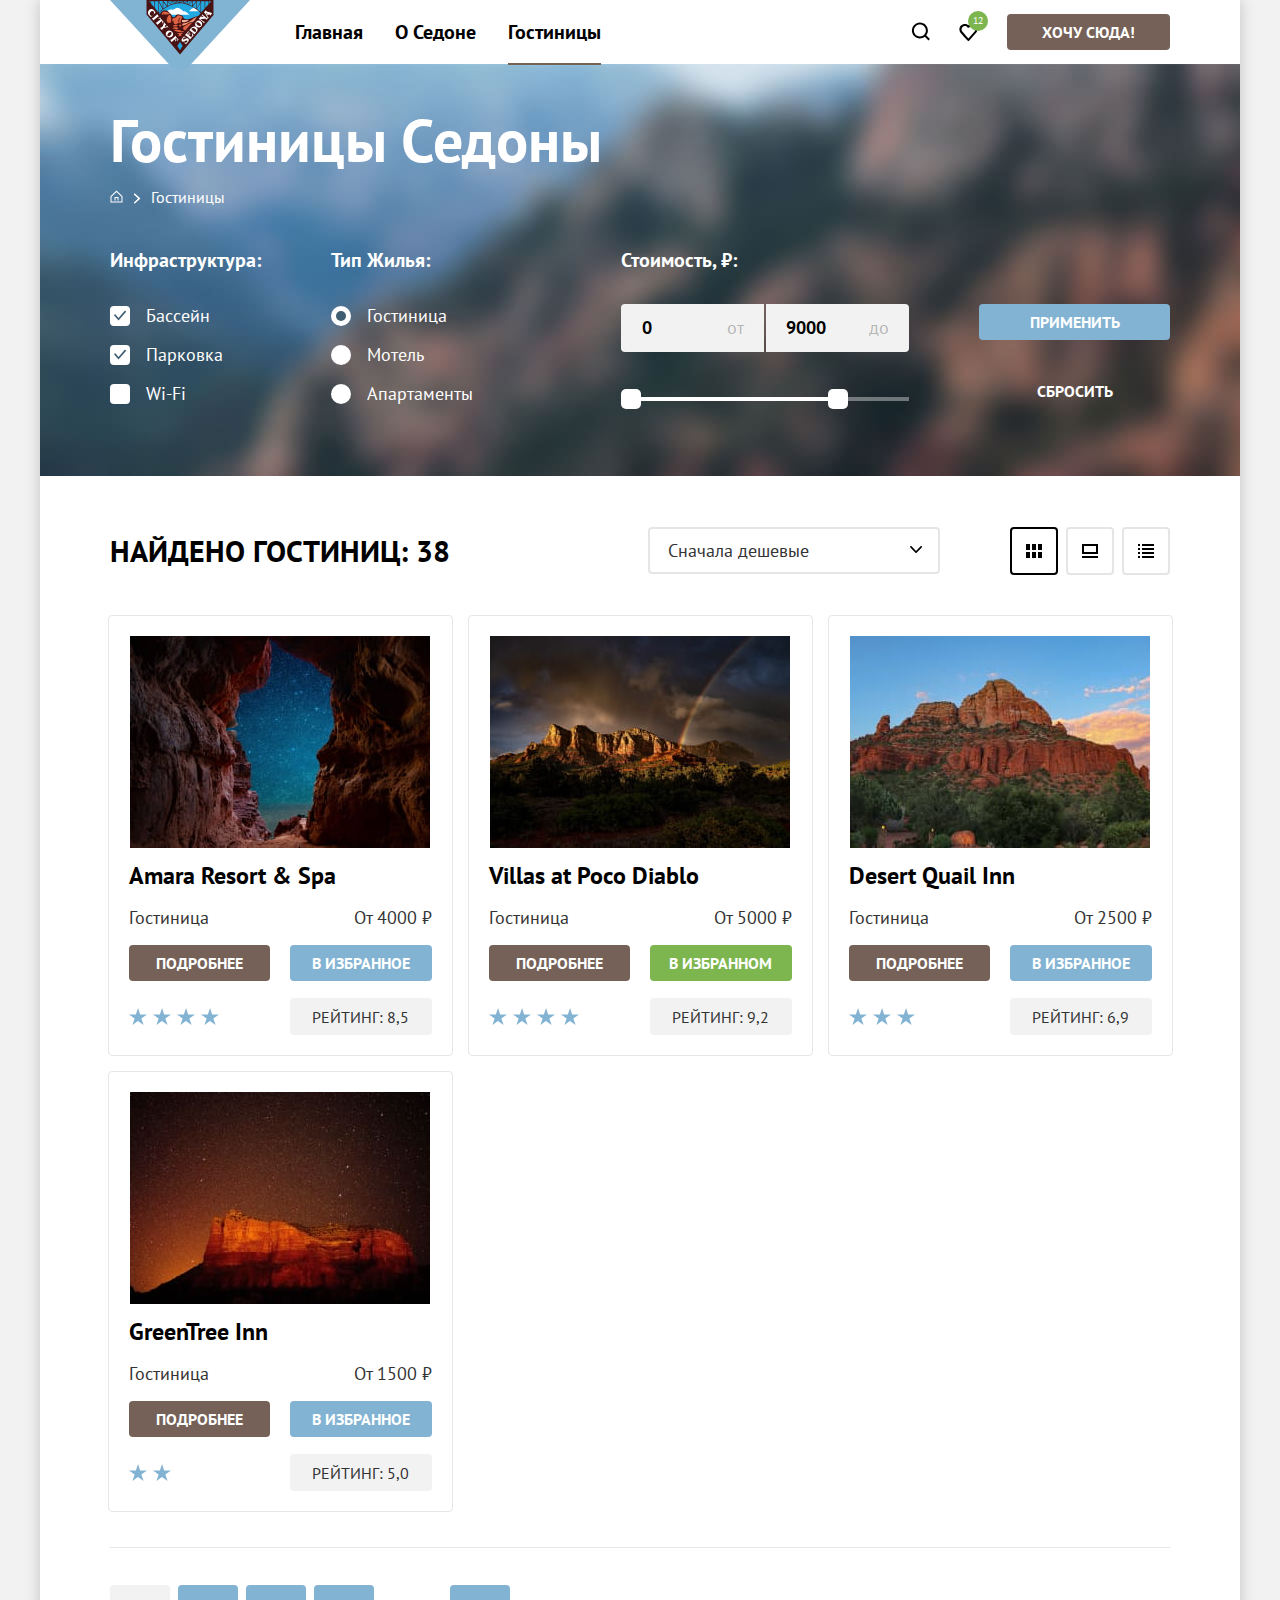
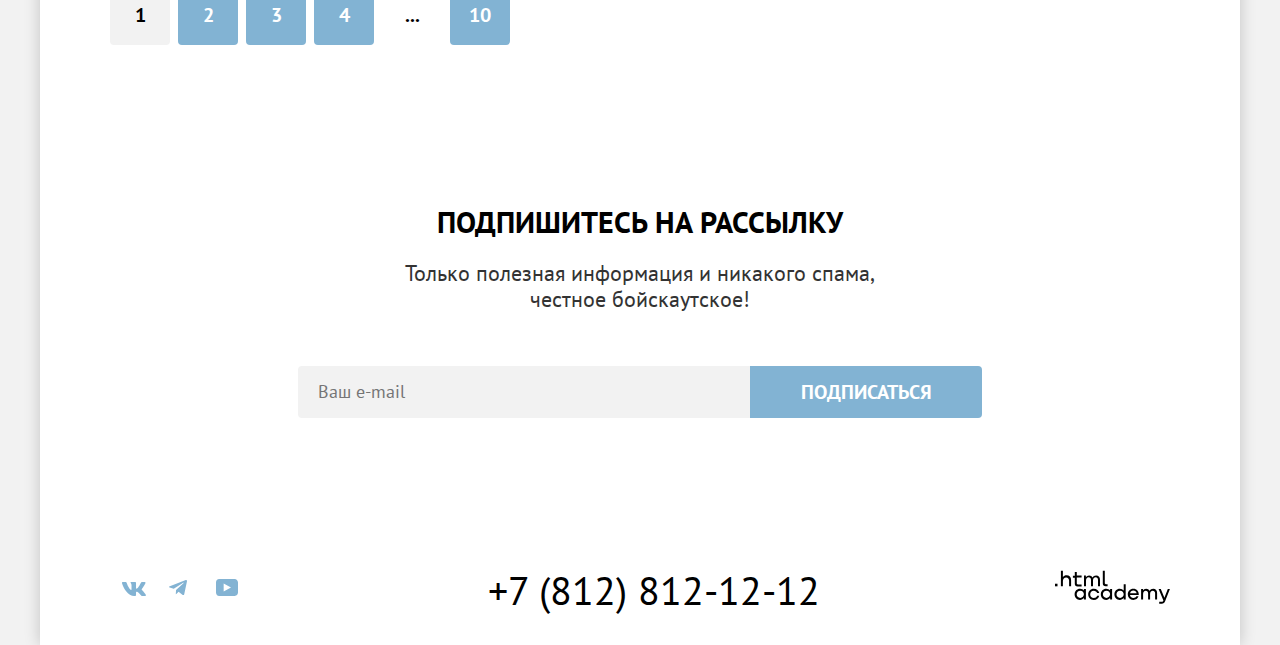
==== commit e1c327d5: "Исправление ошибок" ====
--- a/catalogue.html
+++ b/catalogue.html
@@ -158,77 +158,82 @@
 
           <div class="catalog-result">
             <h2 class="visually-hidden">Список гостиниц с фильтрами.</h2>
+
             <p>Найдено гостиниц: 38</p>
 
-            <div class="select-wrapper">
-              <select class="select-control" aria-label="Сортировка">
-
-                <option value="cheap">Сначала дешевые
-                </option>
-                <option value="popular">Сначала популярные
-                </option>
-                <option value="expensive">Сначала дорогие
-                </option>
-
-              </select>
+            <div class="result-wrapper">
+
+              <div class="select-wrapper">
+                <select class="select-control" aria-label="Сортировка">
+
+                  <option value="cheap">Сначала дешевые
+                  </option>
+                  <option value="popular">Сначала популярные
+                  </option>
+                  <option value="expensive">Сначала дорогие
+                  </option>
+
+                </select>
+              </div>
+
+              <ul class="view">
+                <li class="view-icon">
+                  <a class="view-cards" href="#">
+                    <span class="visually-hidden">Показать карточки.
+                    </span>
+                    <svg width="16" height="14" viewBox="0 0 16 14" fill="none" xmlns="http://www.w3.org/2000/svg">
+                      <path d="M4 0H0V6H4V0Z" fill="black" />
+                      <path d="M16 0H12V6H16V0Z" fill="black" />
+                      <path d="M10 0H6V6H10V0Z" fill="black" />
+                      <path d="M4 8H0V14H4V8Z" fill="black" />
+                      <path d="M16 8H12V14H16V8Z" fill="black" />
+                      <path d="M10 8H6V14H10V8Z" fill="black" />
+                    </svg>
+                  </a>
+                </li>
+                <li class="view-icon">
+                  <a class="view-slideshow" href="#">
+                    <span class="visually-hidden">Показать слайд-шоу.
+                    </span>
+                    <svg width="16" height="14" viewBox="0 0 16 14" fill="none" xmlns="http://www.w3.org/2000/svg">
+                      <g clip-path="url(#clip0_33548_952)">
+                        <path d="M16 12H0V14H16V12Z" fill="black" />
+                        <path d="M14 2V8H2V2H14ZM16 0H0V10H16V0Z" fill="black" />
+                      </g>
+                      <defs>
+                        <clipPath id="clip0_33548_952">
+                          <rect width="16" height="14" fill="white" />
+                        </clipPath>
+                      </defs>
+                    </svg>
+                  </a>
+                </li>
+                <li class="view-icon">
+                  <a class="view-list" href="#">
+                    <span class="visually-hidden">Показать список.
+                    </span>
+                    <svg width="16" height="14" viewBox="0 0 16 14" fill="none" xmlns="http://www.w3.org/2000/svg">
+                      <g clip-path="url(#clip0_33548_953)">
+                        <path d="M2 0H0V2H2V0Z" fill="black" />
+                        <path d="M16 0H4V2H16V0Z" fill="black" />
+                        <path d="M2 4H0V6H2V4Z" fill="black" />
+                        <path d="M16 4H4V6H16V4Z" fill="black" />
+                        <path d="M2 8H0V10H2V8Z" fill="black" />
+                        <path d="M16 8H4V10H16V8Z" fill="black" />
+                        <path d="M2 12H0V14H2V12Z" fill="black" />
+                        <path d="M16 12H4V14H16V12Z" fill="black" />
+                      </g>
+                      <defs>
+                        <clipPath id="clip0_33548_953">
+                          <rect width="16" height="14" fill="white" />
+                        </clipPath>
+                      </defs>
+                    </svg>
+                  </a>
+                </li>
+              </ul>
+
             </div>
-
-            <ul class="view">
-              <li class="view-icon">
-                <a class="view-cards" href="#">
-                  <span class="visually-hidden">Показать карточки.
-                  </span>
-                  <svg width="16" height="14" viewBox="0 0 16 14" fill="none" xmlns="http://www.w3.org/2000/svg">
-                    <path d="M4 0H0V6H4V0Z" fill="black" />
-                    <path d="M16 0H12V6H16V0Z" fill="black" />
-                    <path d="M10 0H6V6H10V0Z" fill="black" />
-                    <path d="M4 8H0V14H4V8Z" fill="black" />
-                    <path d="M16 8H12V14H16V8Z" fill="black" />
-                    <path d="M10 8H6V14H10V8Z" fill="black" />
-                  </svg>
-                </a>
-              </li>
-              <li class="view-icon">
-                <a class="view-slideshow" href="#">
-                  <span class="visually-hidden">Показать слайд-шоу.
-                  </span>
-                  <svg width="16" height="14" viewBox="0 0 16 14" fill="none" xmlns="http://www.w3.org/2000/svg">
-                    <g clip-path="url(#clip0_33548_952)">
-                      <path d="M16 12H0V14H16V12Z" fill="black" />
-                      <path d="M14 2V8H2V2H14ZM16 0H0V10H16V0Z" fill="black" />
-                    </g>
-                    <defs>
-                      <clipPath id="clip0_33548_952">
-                        <rect width="16" height="14" fill="white" />
-                      </clipPath>
-                    </defs>
-                  </svg>
-                </a>
-              </li>
-              <li class="view-icon">
-                <a class="view-list" href="#">
-                  <span class="visually-hidden">Показать список.
-                  </span>
-                  <svg width="16" height="14" viewBox="0 0 16 14" fill="none" xmlns="http://www.w3.org/2000/svg">
-                    <g clip-path="url(#clip0_33548_953)">
-                      <path d="M2 0H0V2H2V0Z" fill="black" />
-                      <path d="M16 0H4V2H16V0Z" fill="black" />
-                      <path d="M2 4H0V6H2V4Z" fill="black" />
-                      <path d="M16 4H4V6H16V4Z" fill="black" />
-                      <path d="M2 8H0V10H2V8Z" fill="black" />
-                      <path d="M16 8H4V10H16V8Z" fill="black" />
-                      <path d="M2 12H0V14H2V12Z" fill="black" />
-                      <path d="M16 12H4V14H16V12Z" fill="black" />
-                    </g>
-                    <defs>
-                      <clipPath id="clip0_33548_953">
-                        <rect width="16" height="14" fill="white" />
-                      </clipPath>
-                    </defs>
-                  </svg>
-                </a>
-              </li>
-            </ul>
           </div>
 
           <ul class="product-list">
--- a/styles/styles.css
+++ b/styles/styles.css
@@ -1237,12 +1237,17 @@
   font-weight: 700;
 
   display: flex;
+  align-items: center;
+  justify-content: space-between;
 
   min-height: 49px;
 
   text-transform: uppercase;
-
-  align-items: center;
+}
+
+.result-wrapper {
+  display: flex;
+  gap: 70px;
 }
 
 .catalog-result p {
@@ -1252,13 +1257,11 @@
   font-size: 30px;
   line-height: 36px;
 
-  margin: 0 auto 0 0;
+  margin: 0;
 }
 
 .select-wrapper {
   position: relative;
-
-  margin: 0 72px 0 0;
 }
 
 .select-control {
@@ -1271,7 +1274,7 @@
 
   width: 292px;
 
-  padding: 11px 0 11px 20px;
+  padding: 11px 0 11px 18px;
 
   color: #333;
   background-color: #fff;
@@ -1535,7 +1538,7 @@
 .subscribe-inner {
   box-sizing: border-box;
 
-  min-height: 415px;
+  min-height: 417px;
   padding: 96px 0;
 
   text-align: center;
@@ -1587,7 +1590,7 @@
 .modal-close-button {
   position: absolute;
   left: 613px;
-  top: 65px;
+  top: 64px;
 
   width: 52px;
   height: 52px;
@@ -1622,14 +1625,14 @@
   font-size: 30px;
   line-height: 36px;
 
-  margin: 0 0 65px 0;
+  margin: 0 0 62px 0;
 
   text-transform: uppercase;
 }
 
 .travel-gap {
   display: grid;
-  row-gap: 20px;
+  row-gap: 19px;
 }
 
 .travel-group-depart,
@@ -1639,6 +1642,7 @@
   display: grid;
   align-items: center;
   grid-template-columns: 142px 440px;
+  row-gap: 6px;
 
   margin: 0;
 }
@@ -1670,14 +1674,6 @@
   text-transform: capitalize;
 }
 
-.travel-group-depart label {
-  margin: -5px 24px 0 0;
-}
-
-.travel-group-return label {
-  margin-right: 18px;
-}
-
 .travel-form-field {
   box-sizing: border-box;
 
@@ -1689,7 +1685,6 @@
 
   width: 435px;
   height: 48px;
-  margin-bottom: 4px;
   padding: 12px 20px;
 
   border: 3px solid transparent;
@@ -1722,7 +1717,7 @@
 
   grid-column: 2 / 3;
 
-  padding-left: 15px;
+  padding-left: 14px;
 
   color: #333;
 }
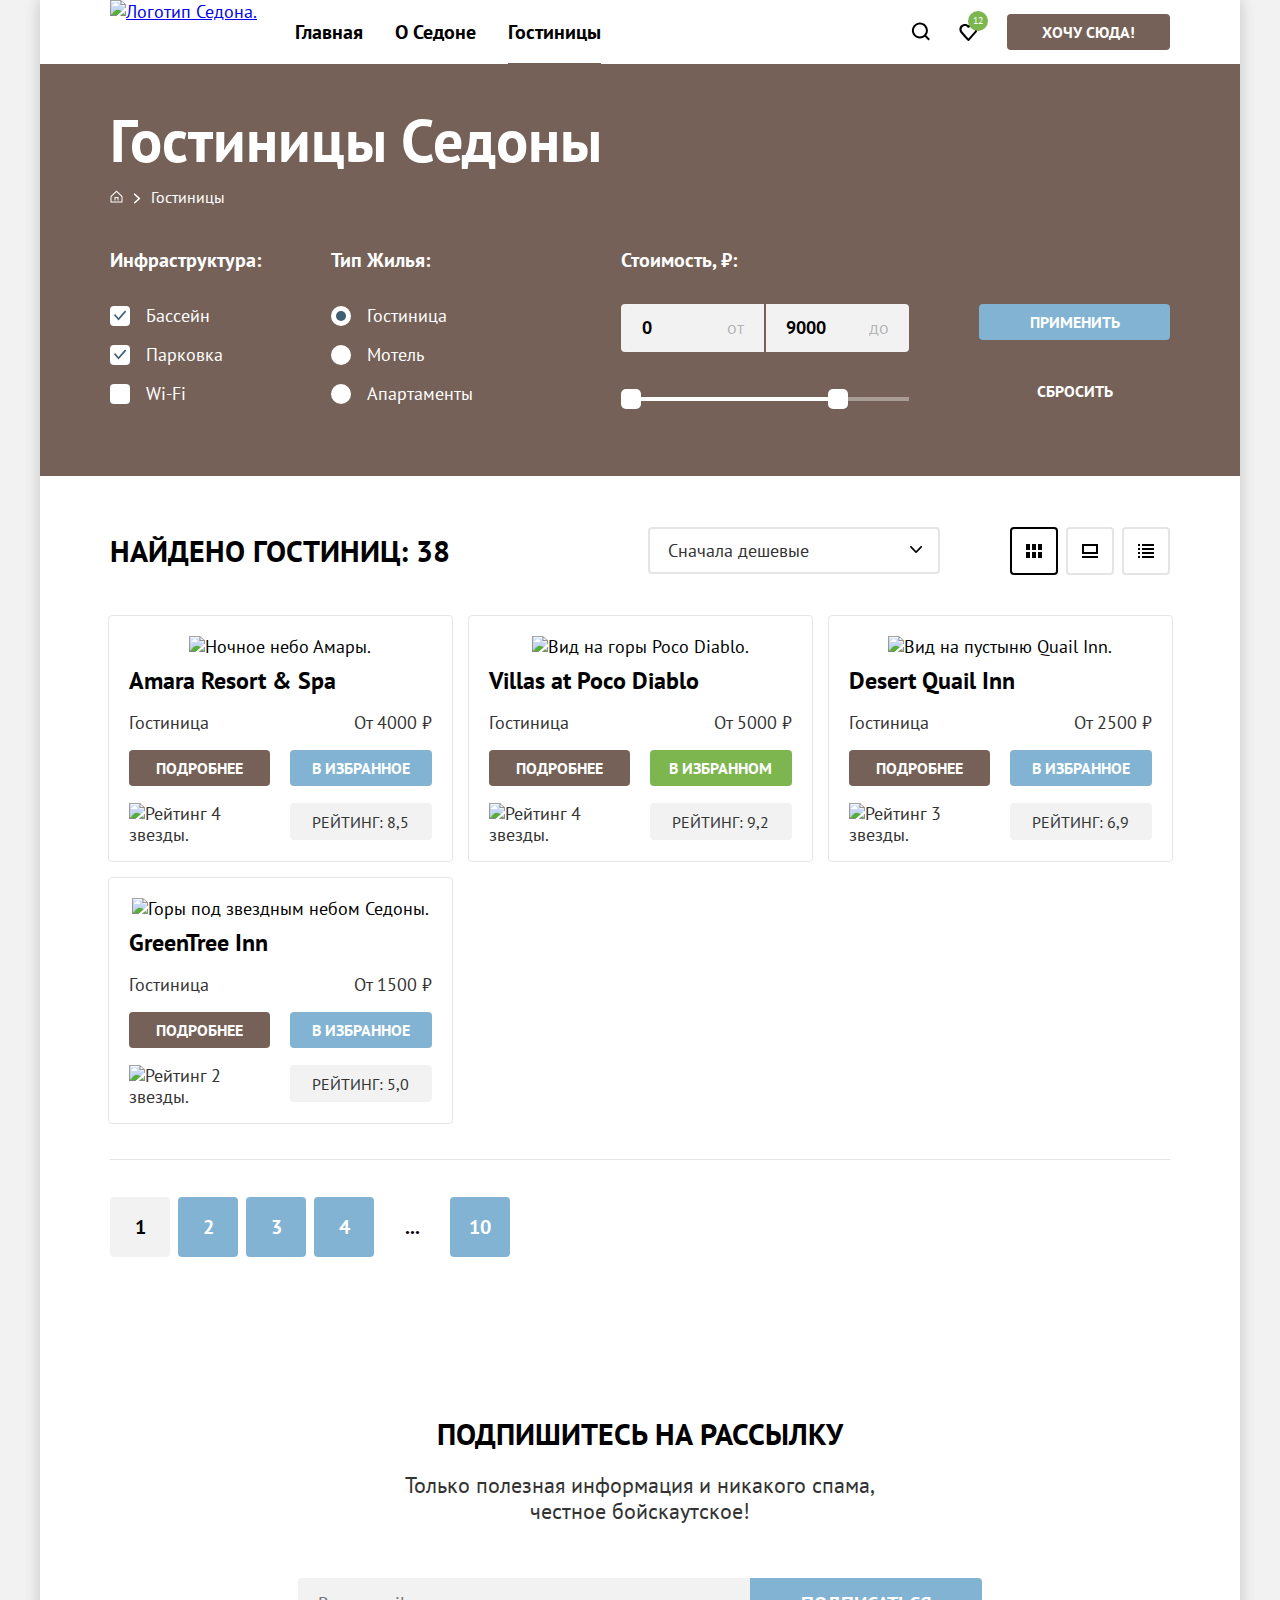
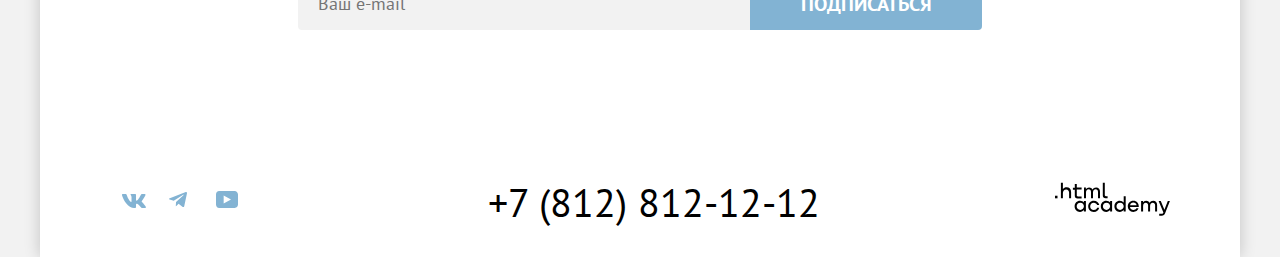
==== commit 2c796e7b: "Исправление фавиконки" ====
--- a/catalogue.html
+++ b/catalogue.html
@@ -5,7 +5,7 @@
     <meta charset="utf-8">
     <title>HTML Academy: Седона</title>
     <link rel="stylesheet" href="styles/styles.css">
-    <link rel="icon" type="image/ico" sizes="32x32" href="images/common/favicon.ico">
+    <link rel="icon" type="image/png" sizes="32x32" href="images/common/favicon.png">
   </head>
 
   <body>
@@ -133,10 +133,10 @@
                   </div>
                   <div class="range-scale">
                     <div class="range-bar" style="left: 0; width: 220px">
-                      <button class="range-toggle toggle-min">
+                      <button class="range-toggle toggle-min" type="button">
                         <span class="visually-hidden">Изменить минимальную цену.</span>
                       </button>
-                      <button class="range-toggle toggle-max">
+                      <button class="range-toggle toggle-max" type="button">
                         <span class="visually-hidden">Изменить максимальную цену.</span>
                       </button>
                     </div>
@@ -316,7 +316,7 @@
               </div>
               <div class="product-card-buttons">
                 <a class="button-brown-small" href="#">подробнее</a>
-                <button class="button-blue-small" type="button">в избранное</button>
+                <button class="button-blue-small" type="submit">в избранное</button>
               </div>
               <div class="rating">
                 <span class="star">
--- a/styles/styles.css
+++ b/styles/styles.css
@@ -423,6 +423,9 @@
 .hero {
   position: relative;
 
+  display: flex;
+  flex-direction: column;
+
   min-height: 485px;
 
   background-color: #82b3d3;
@@ -448,17 +451,9 @@
   background-image: url("data:image/svg+xml,%3Csvg width='1200' height='57' fill='none' xmlns='http://www.w3.org/2000/svg'%3E%3Cg clip-path='url(%23a)'%3E%3Cpath d='M0 57V0l250 24V0l350 57L950 0v24l250-24v57H0Z' fill='%23fff'/%3E%3C/g%3E%3Cdefs%3E%3CclipPath id='a'%3E%3Cpath fill='%23fff' d='M0 0h1200v57H0z'/%3E%3C/clipPath%3E%3C/defs%3E%3C/svg%3E");
 }
 
-.hero-img {
-  width: 458px;
-  height: 352px;
-
+.welcome {
   margin: 0 auto;
   padding-top: 50px;
-}
-
-.welcome {
-  width: 100%;
-  height: auto;
 }
 
 .hero-bottom {
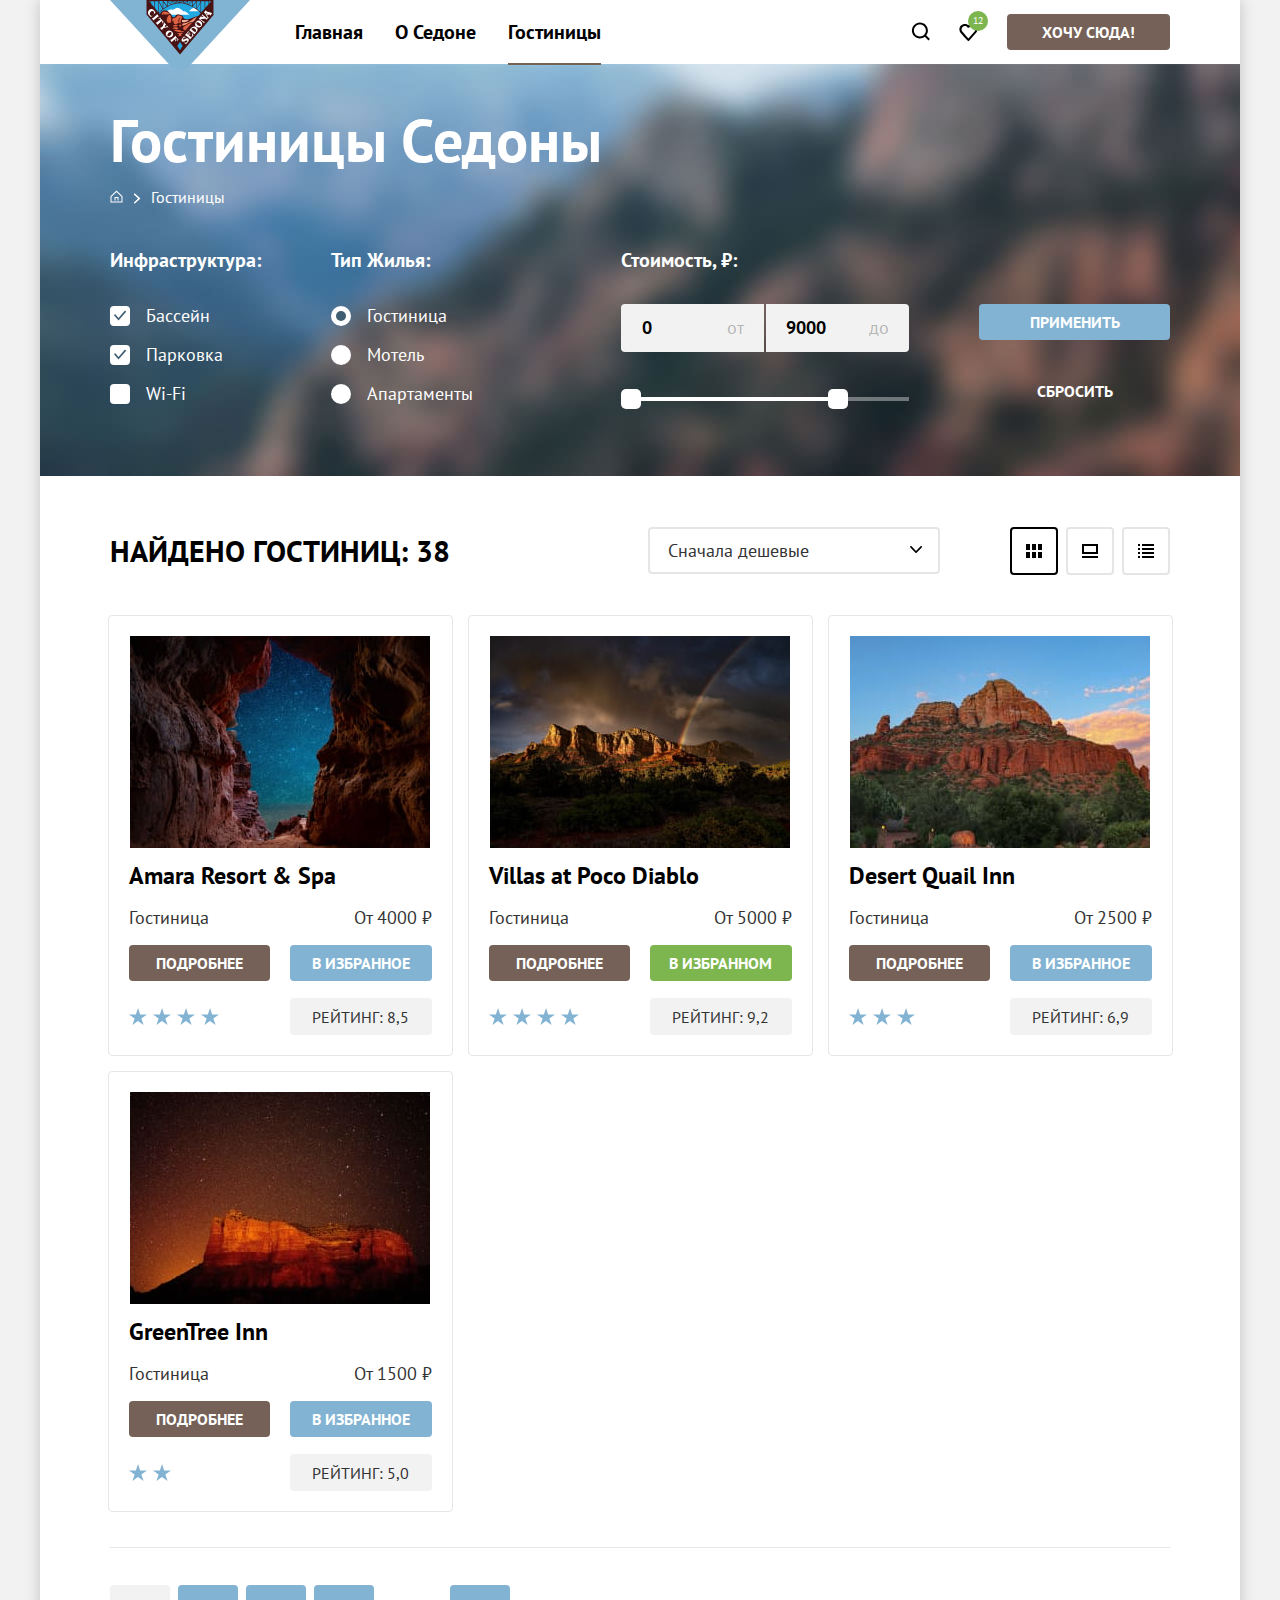
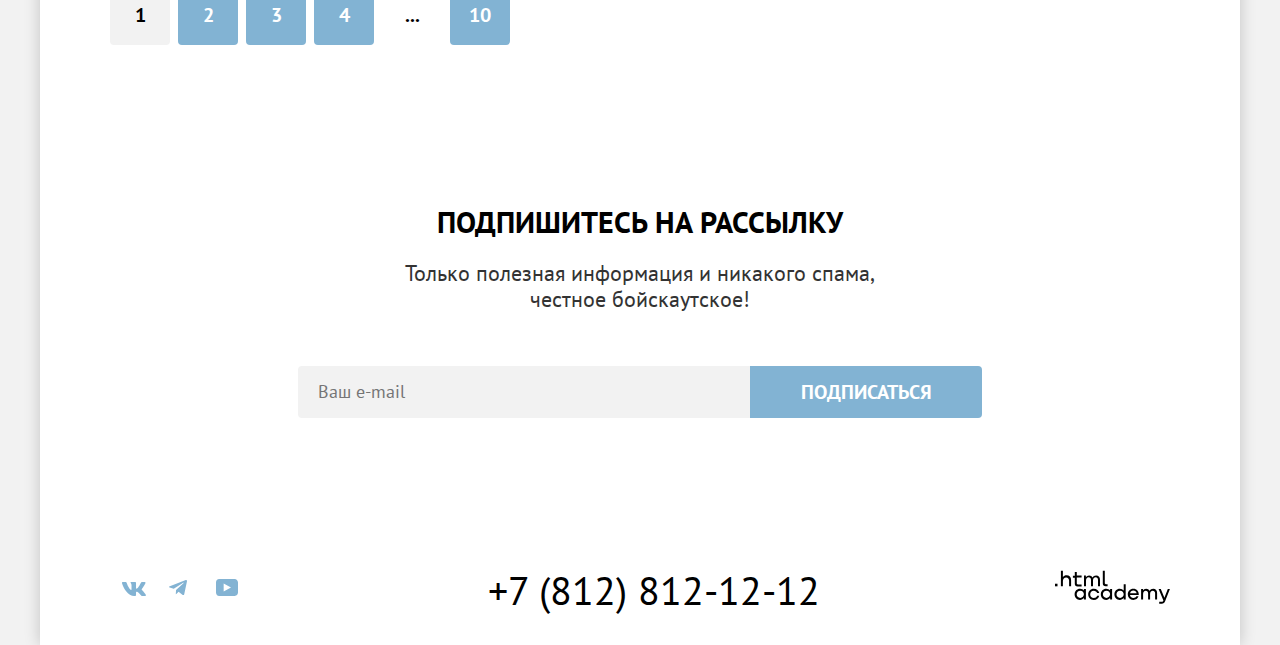
==== commit 1c8c292b: "Исправление ошибок" ====
--- a/catalogue.html
+++ b/catalogue.html
@@ -250,7 +250,7 @@
               </div>
               <div class="product-card-buttons">
                 <a class="button-brown-small" href="#">подробнее</a>
-                <button class="button-blue-small" type="submit">в избранное</button>
+                <button class="button-blue-small" type="button">в избранное</button>
               </div>
               <div class="rating">
                 <span class="star">
@@ -272,7 +272,7 @@
               </div>
               <div class="product-card-buttons">
                 <a class="button-brown-small" href="#">подробнее</a>
-                <button class="button-green" type="submit">в избранном</button>
+                <button class="button-green" type="button">в избранном</button>
               </div>
               <div class="rating">
                 <span class="star">
@@ -294,7 +294,7 @@
               </div>
               <div class="product-card-buttons">
                 <a class="button-brown-small" href="#">подробнее</a>
-                <button class="button-blue-small" type="submit">в избранное</button>
+                <button class="button-blue-small" type="button">в избранное</button>
               </div>
               <div class="rating">
                 <span class="star">
@@ -316,7 +316,7 @@
               </div>
               <div class="product-card-buttons">
                 <a class="button-brown-small" href="#">подробнее</a>
-                <button class="button-blue-small" type="submit">в избранное</button>
+                <button class="button-blue-small" type="button">в избранное</button>
               </div>
               <div class="rating">
                 <span class="star">
--- a/styles/styles.css
+++ b/styles/styles.css
@@ -451,9 +451,16 @@
   background-image: url("data:image/svg+xml,%3Csvg width='1200' height='57' fill='none' xmlns='http://www.w3.org/2000/svg'%3E%3Cg clip-path='url(%23a)'%3E%3Cpath d='M0 57V0l250 24V0l350 57L950 0v24l250-24v57H0Z' fill='%23fff'/%3E%3C/g%3E%3Cdefs%3E%3CclipPath id='a'%3E%3Cpath fill='%23fff' d='M0 0h1200v57H0z'/%3E%3C/clipPath%3E%3C/defs%3E%3C/svg%3E");
 }
 
-.welcome {
+.hero-img {
+  width: 458px;
+  height: 352px;
   margin: 0 auto;
   padding-top: 50px;
+}
+
+.welcome {
+  width: 100%;
+  height: auto;
 }
 
 .hero-bottom {
@@ -1799,9 +1806,16 @@
   cursor: pointer;
 
   border: none;
-  border-radius: 4px;
   outline: none;
   background-color: #f2f2f2;
+}
+
+.minus-button {
+  border-radius: 4px 0 0 4px;
+}
+
+.plus-button {
+  border-radius: 0 4px 4px 0;
 }
 
 .minus-button::before {
@@ -1888,14 +1902,15 @@
   text-align: initial;
 
   position: absolute;
-  top: 30px;
+  top: 28px;
   left: -123px;
 
   display: none;
+  box-sizing: border-box;
 
   width: 256px;
   min-height: 143px;
-  padding: 15px 18px 18px 22px;
+  padding: 19px 18px 18px 22px;
 
   color: #fff;
   border-radius: 10px;
